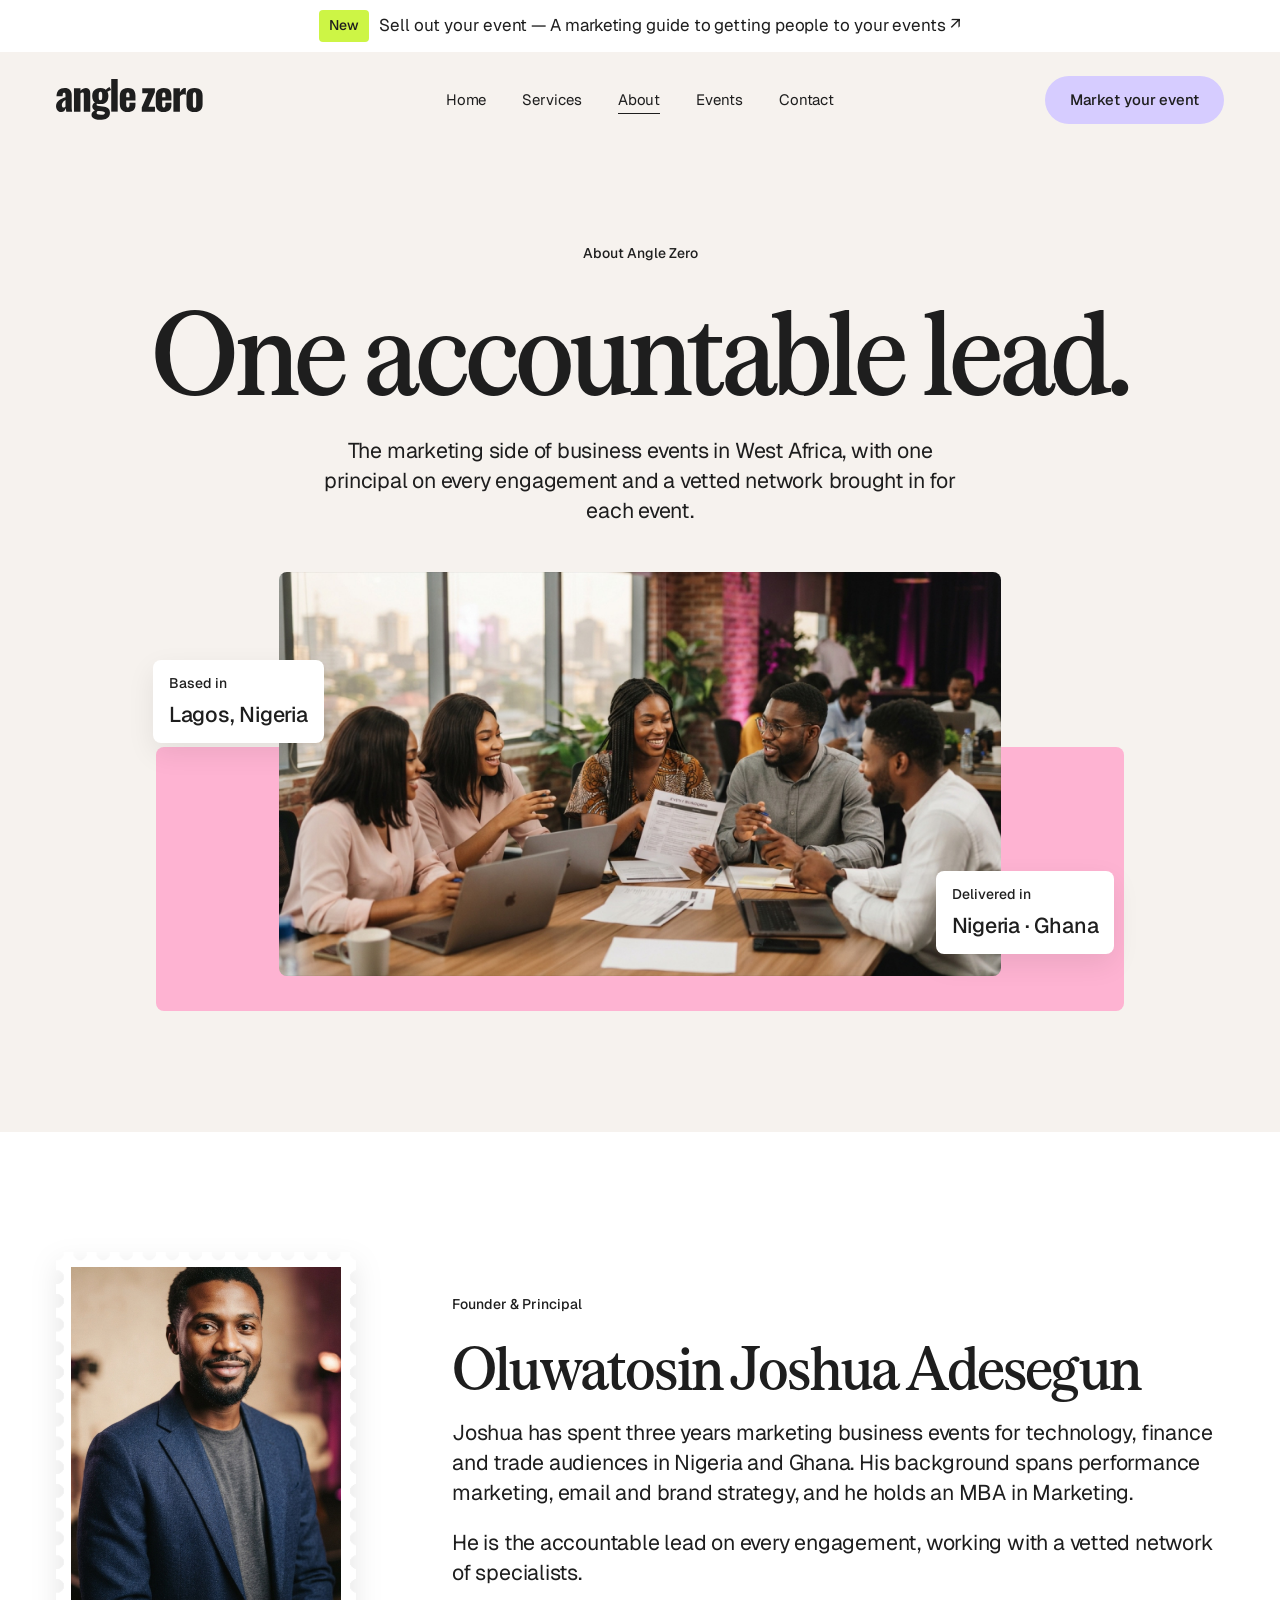
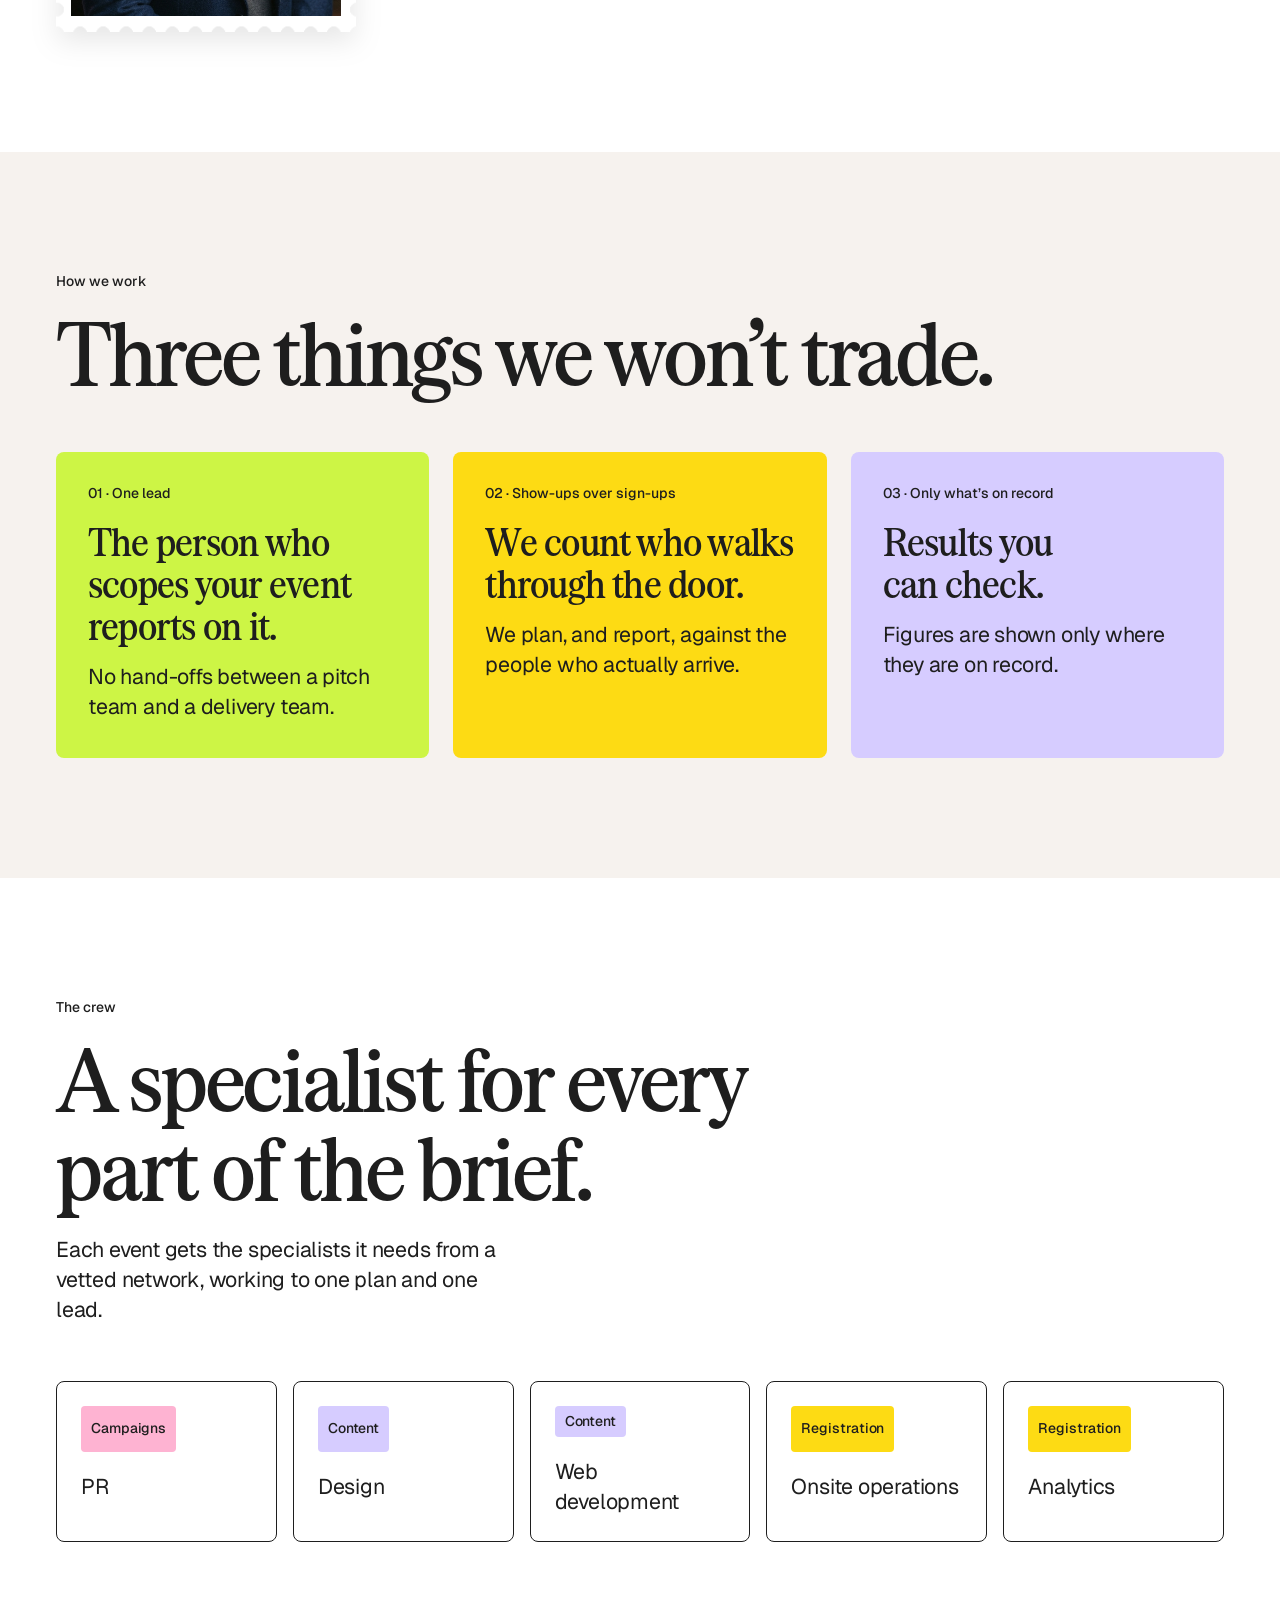
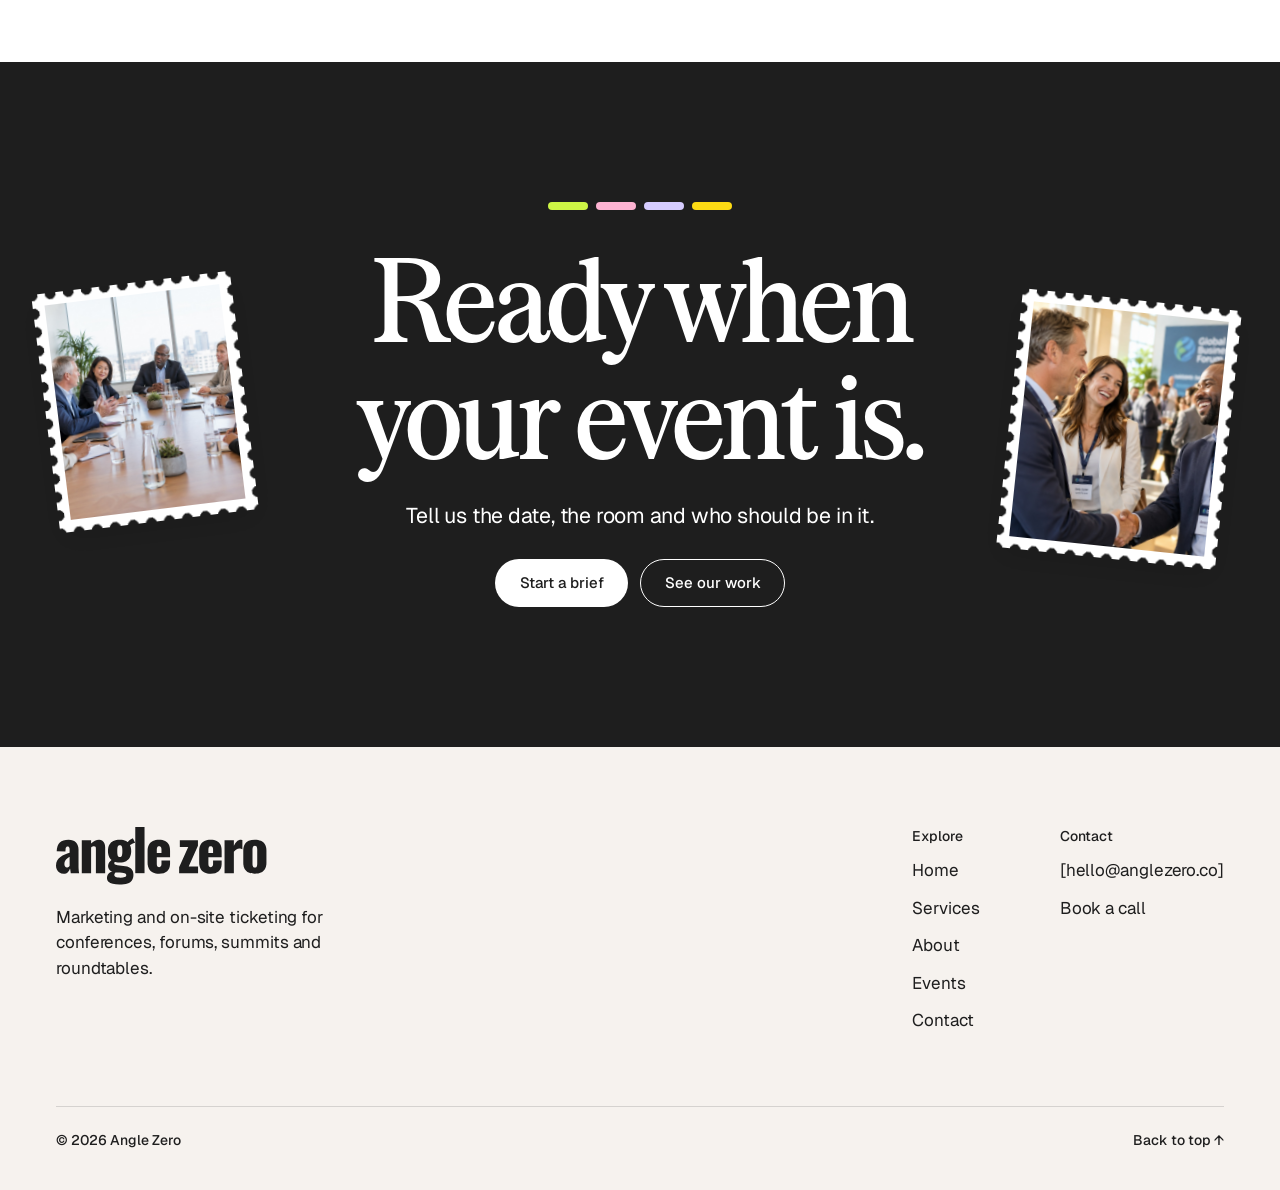
==== site/about.html @ 286b719e "Rebuild the site from the Figma designs Replace the Option 3 build with the six pages from the "webs" ====
<!doctype html>
<html lang="en">
<head>
  <meta charset="utf-8" />
  <meta name="viewport" content="width=device-width, initial-scale=1" />
  <title>About · Angle Zero</title>
  <meta name="description" content="One accountable lead on every engagement, with a vetted network of specialists brought in for each event." />
  <meta name="theme-color" content="#F6F2EE" />
  <meta property="og:title" content="About · Angle Zero" />
  <meta property="og:description" content="One accountable lead on every engagement, with a vetted network of specialists brought in for each event." />
  <meta property="og:image" content="assets/img/loveworld.jpg" />
  <link rel="icon" href="assets/brand/mark.svg" type="image/svg+xml" />
  <link rel="preconnect" href="https://fonts.googleapis.com" />
  <link rel="preconnect" href="https://fonts.gstatic.com" crossorigin />
  <link href="https://fonts.googleapis.com/css2?family=Geist:wght@400;500&display=swap" rel="stylesheet" />
  <link rel="preload" href="assets/fonts/serrif-condensed-medium.woff2" as="font" type="font/woff2" crossorigin />
  <link rel="stylesheet" href="styles.css?v=5" />
  <script>document.documentElement.classList.add("js")</script>
</head>
<body>
  <a class="skip-link" href="#main">Skip to content</a>

  <div class="announce">
    <span class="tag tag--audience">New</span>
    <a href="contact.html">Sell out your event — A marketing guide to getting people to your events <span aria-hidden="true">↗</span></a>
  </div>

  <header class="nav" data-nav>
    <div class="nav__inner">
      <a class="nav__logo" href="index.html"><img src="assets/brand/wordmark.svg" alt="Angle Zero home" width="147" height="40" /></a>
      <nav aria-label="Main"><ul class="nav__links"><li><a href="index.html">Home</a></li><li><a href="services.html">Services</a></li><li><a href="about.html" aria-current="page">About</a></li><li><a href="events.html">Events</a></li><li><a href="contact.html">Contact</a></li></ul></nav>
      <a class="btn btn--primary nav__cta" href="contact.html">Market your event</a>
      <button class="nav__toggle" type="button" aria-label="Open menu" aria-expanded="false" aria-controls="menu" data-menu-toggle><span></span><span></span></button>
    </div>
  </header>
  <div class="menu" id="menu" data-menu inert>
    <nav class="menu__links" aria-label="Mobile"><a href="index.html">Home</a><a href="services.html">Services</a><a href="about.html" aria-current="page">About</a><a href="events.html">Events</a><a href="contact.html">Contact</a></nav>
    <a class="btn btn--primary" href="contact.html">Market your event</a>
  </div>

  <main id="main">

    <section class="wrap hero hero--center" style="padding-bottom:var(--section)" aria-labelledby="hero-title">
      <p class="t-caption" data-reveal>About Angle Zero</p>
      <h1 class="t-display-xl" id="hero-title" data-reveal>One accountable lead.</h1>
      <p class="t-body-l measure" data-reveal style="--d:.08s">The marketing side of business events in West Africa, with one principal on every engagement and a vetted network brought in for each event.</p>
      <div class="comp about-visual" data-comp>
        <div class="comp__stage">
          <div class="av-block" data-pop></div>
          <div class="av-photo photo" data-pop style="--d:.1s"><img src="assets/img/partners-inhouse.jpg" alt="Event team working together backstage" width="820" height="460" decoding="async" /></div>
          <div class="av-note-a note" data-pop style="--d:.25s"><p class="t-caption">Based in</p><p class="t-title">Lagos, Nigeria</p></div>
          <div class="av-note-b note" data-pop style="--d:.35s"><p class="t-caption">Delivered in</p><p class="t-title">Nigeria · Ghana</p></div>
        </div>
      </div>
    </section>

    <section class="section bg-white" aria-labelledby="founder-title">
      <div class="wrap founder">
        <div class="founder__stamp stamp-shadow" data-reveal><div class="stamp"><img src="assets/img/founder.jpg" alt="Oluwatosin Joshua Adesegun, founder of Angle Zero" width="272" height="352" loading="lazy" decoding="async" /></div></div>
        <div class="founder__text" data-reveal style="--d:.08s">
          <p class="t-caption">Founder &amp; Principal</p>
          <h2 class="t-display-m" id="founder-title">Oluwatosin Joshua Adesegun</h2>
          <p class="t-body-l">Joshua has spent three years marketing business events for technology, finance and trade audiences in Nigeria and Ghana. His background spans performance marketing, email and brand strategy, and he holds an MBA in Marketing.</p>
          <p class="t-body-l">He is the accountable lead on every engagement, working with a vetted network of specialists.</p>
        </div>
      </div>
    </section>

    <section class="section" aria-labelledby="principles-title">
      <div class="wrap">
        <div class="sec-head" data-reveal><div class="sec-head__title"><p class="t-caption">How we work</p><h2 class="t-display-l" id="principles-title">Three things we won’t trade.</h2></div></div>
        <ul class="cards-3">
          <li class="ccard ccard--roomy bg-lime" data-reveal><p class="t-caption">01 · One lead</p><h3 class="t-heading">The person who scopes your event reports on it.</h3><p class="t-body-l">No hand-offs between a pitch team and a delivery team.</p></li>
          <li class="ccard ccard--roomy bg-sun" data-reveal style="--d:.08s"><p class="t-caption">02 · Show-ups over sign-ups</p><h3 class="t-heading">We count who walks through the door.</h3><p class="t-body-l">We plan, and report, against the people who actually arrive.</p></li>
          <li class="ccard ccard--roomy bg-lilac" data-reveal style="--d:.16s"><p class="t-caption">03 · Only what’s on record</p><h3 class="t-heading">Results you can check.</h3><p class="t-body-l">Figures are shown only where they are on record.</p></li>
        </ul>
      </div>
    </section>

    <section class="section bg-white" aria-labelledby="crew-title">
      <div class="wrap">
        <div class="sec-head" data-reveal><div class="sec-head__title" style="max-width:840px"><p class="t-caption">The crew</p><h2 class="t-display-l" id="crew-title">A specialist for every part of the brief.</h2></div><p class="t-body-l measure-s">Each event gets the specialists it needs from a vetted network, working to one plan and one lead.</p></div>
        <ul class="crew">
          <li data-reveal style="--d:0.00s"><span class="tag tag--campaigns">Campaigns</span><p class="t-body-l">PR</p></li><li data-reveal style="--d:0.06s"><span class="tag tag--content">Content</span><p class="t-body-l">Design</p></li><li data-reveal style="--d:0.12s"><span class="tag tag--content">Content</span><p class="t-body-l">Web development</p></li><li data-reveal style="--d:0.18s"><span class="tag tag--registration">Registration</span><p class="t-body-l">Onsite operations</p></li><li data-reveal style="--d:0.24s"><span class="tag tag--registration">Registration</span><p class="t-body-l">Analytics</p></li>
        </ul>
      </div>
    </section>

    <section class="cta bg-ink on-dark" aria-labelledby="cta-title">
      <div class="cta__stamp cta__stamp--a stamp-shadow" aria-hidden="true"><div class="stamp"><img src="assets/img/ai-round.jpg" alt="" loading="lazy" decoding="async" /></div></div>
      <div class="cta__stamp cta__stamp--b stamp-shadow" aria-hidden="true"><div class="stamp"><img src="assets/img/ai-net.jpg" alt="" loading="lazy" decoding="async" /></div></div>
      <div class="wrap cta__inner" data-reveal>
        <div class="cta__bars" aria-hidden="true"><span class="bg-lime"></span><span class="bg-pink"></span><span class="bg-lilac"></span><span class="bg-sun"></span></div>
        <h2 class="t-display-xl" id="cta-title">Ready when<br class="br-d" /> your event is.</h2>
        <p class="t-body-l">Tell us the date, the room and who should be in it.</p>
        <div class="btn-row btn-row--center">
          <a class="btn btn--light" href="contact.html">Start a brief</a>
          <a class="btn btn--secondary" href="events.html">See our work</a>
        </div>
      </div>
    </section>
  </main>

  <footer class="footer">
    <div class="footer__top">
      <div class="footer__brand">
        <img src="assets/brand/wordmark.svg" alt="Angle Zero" width="211" height="58" loading="lazy" />
        <p>Marketing and on-site ticketing for conferences, forums, summits and roundtables.</p>
      </div>
      <div class="footer__cols">
        <nav class="footer__col" aria-label="Footer">
          <p class="t-caption">Explore</p>
          <a href="index.html">Home</a><a href="services.html">Services</a><a href="about.html">About</a><a href="events.html">Events</a><a href="contact.html">Contact</a>
        </nav>
        <div class="footer__col">
          <p class="t-caption">Contact</p>
          <a href="mailto:hello@anglezero.co">[hello@anglezero.co]</a>
          <a href="mailto:hello@anglezero.co?subject=Book%20a%20call">Book a call</a>
        </div>
      </div>
    </div>
    <div class="footer__bottom t-caption">
      <p>© 2026 Angle Zero</p>
      <a href="#main" data-top>Back to top <span aria-hidden="true">↑</span></a>
    </div>
  </footer>

  <script src="main.js?v=2" defer></script>
</body>
</html>
---- site/styles.css ----
/* ==========================================================================
   Angle Zero: site styles
   Built from the Figma file "website new direction" (Merge C, clean method).
   Tokens mirror the AZ/* styles and the "AZ / Web" variables in Figma.
   ========================================================================== */

/* Serrif Condensed Medium is the display face. These files are converted
   from the TRIAL desktop fonts; swap in the licensed web files later. */
@font-face {
  font-family: "Serrif Condensed"; font-weight: 500; font-style: normal; font-display: swap;
  src: url("assets/fonts/serrif-condensed-medium.woff2") format("woff2");
}
@font-face {
  font-family: "Serrif Condensed"; font-weight: 500; font-style: italic; font-display: swap;
  src: url("assets/fonts/serrif-condensed-medium-italic.woff2") format("woff2");
}

:root {
  /* Colour: AZ/Color/* */
  --ink: #1e1e1e;
  --bone: #f6f2ee;
  --white: #ffffff;
  --stone: #b8b8b8;
  --lilac: #d6ccff;
  --lime: #cdf545;
  --pink: #feb3d2;
  --sun: #fddb14;
  --cream: #fefbb7;
  --line: rgba(30, 30, 30, 0.15);
  --line-strong: var(--ink);
  --line-dark: rgba(246, 242, 238, 0.25);

  /* Service colour code */
  --audience: var(--lime);
  --campaigns: var(--pink);
  --content: var(--lilac);
  --registration: var(--sun);

  /* Type */
  --serif-weight: 500; /* Serrif Condensed Medium */
  --serif: "Serrif Condensed", Georgia, serif;
  --sans: "Geist", ui-sans-serif, system-ui, -apple-system, "Segoe UI", sans-serif;

  --display-xl: clamp(56px, 30.65px + 6.761vw, 128px);      /* 128 */
  --display-l: clamp(48px, 31.10px + 4.507vw, 96px);         /* 96 */
  --display-m: clamp(40px, 31.55px + 2.254vw, 64px);       /* 64 */
  --heading: clamp(28px, 23.77px + 1.127vw, 40px);    /* 40 */
  --body-l: clamp(18px, 16.59px + 0.376vw, 22px);  /* 22 */
  --title: clamp(18px, 16.59px + 0.376vw, 22px);   /* 22 */
  --body: 1.0625rem;                                      /* 17 */
  --body-s: 0.875rem;                                     /* 14 */
  --caption: 0.875rem;                                    /* 14 */
  --ui: 0.9375rem;                                        /* 15 */

  /* Space: AZ / Web variables */
  --gutter: 56px;
  --section: 120px;
  --strip: 64px;
  --cta: 140px;
  --max: 1440px;
  --radius: 8px;
  --radius-s: 4px;
  --pill: 999px;
  --shadow-card: 0 10px 28px rgba(0, 0, 0, 0.08);

  --ease: cubic-bezier(0.2, 0.7, 0.2, 1);
}

@media (max-width: 1100px) {
  :root { --gutter: 40px; --section: 96px; --cta: 112px; }
}
@media (max-width: 720px) {
  :root { --gutter: 20px; --section: 72px; --strip: 48px; --cta: 88px; }
}

/* ---------- Base ---------- */
*, *::before, *::after { box-sizing: border-box; }
html { -webkit-text-size-adjust: 100%; scroll-behavior: smooth; }
@media (prefers-reduced-motion: reduce) { html { scroll-behavior: auto; } }
body {
  margin: 0;
  background: var(--bone);
  color: var(--ink);
  font-family: var(--sans);
  font-size: var(--body);
  line-height: 1.5;
  letter-spacing: -0.005em;
  -webkit-font-smoothing: antialiased;
  text-rendering: optimizeLegibility;
}
img, svg, video { display: block; max-width: 100%; }
img { height: auto; }
a { color: inherit; text-decoration: none; }
button, input, textarea, select { font: inherit; color: inherit; }
h1, h2, h3, h4, p, ul, ol, figure, blockquote, fieldset, dl, dd { margin: 0; }
ul, ol { padding: 0; list-style: none; }
fieldset { border: 0; padding: 0; min-width: 0; }
:focus-visible { outline: 2px solid var(--ink); outline-offset: 3px; border-radius: 4px; }
.on-dark :focus-visible { outline-color: var(--bone); }
::selection { background: var(--lilac); }

.skip-link {
  position: absolute; left: 16px; top: -60px; z-index: 100;
  background: var(--ink); color: var(--white); padding: 10px 16px; border-radius: var(--pill);
}
.skip-link:focus { top: 16px; }
.visually-hidden {
  position: absolute !important; width: 1px; height: 1px; overflow: hidden;
  clip: rect(0 0 0 0); clip-path: inset(50%); white-space: nowrap;
}

/* ---------- Type: AZ/* text styles ---------- */
.t-display-xl, .t-display-l, .t-display-m, .t-heading {
  font-family: var(--serif); font-weight: var(--serif-weight); text-wrap: balance;
}
.t-display-xl { font-size: var(--display-xl); line-height: 1; letter-spacing: -0.04em; }
.t-display-l  { font-size: var(--display-l);  line-height: 1; letter-spacing: -0.035em; }
.t-display-m  { font-size: var(--display-m);  line-height: 1.05; letter-spacing: -0.03em; }
.t-heading    { font-size: var(--heading);    line-height: 1.1; letter-spacing: -0.02em; }
.t-body-l     { font-size: var(--body-l); line-height: 1.4; letter-spacing: -0.01em; }
.t-body       { font-size: var(--body); line-height: 1.5; letter-spacing: -0.005em; }
.t-body-s     { font-size: var(--body-s); line-height: 1.5; letter-spacing: -0.003em; }
.t-caption    { font-size: var(--caption); line-height: 1.4; font-weight: 500; letter-spacing: 0; }
.t-title      { font-size: var(--title); line-height: 1.3; font-weight: 500; letter-spacing: -0.01em; }
.t-center { text-align: center; }
.br-d { display: none; }
@media (min-width: 900px) { .br-d { display: inline; } }
.t-stone { color: var(--stone); }
.measure-s { max-width: 440px; }
.measure { max-width: 640px; }
.measure-l { max-width: 820px; }

/* ---------- Layout ---------- */
.wrap { width: 100%; max-width: var(--max); margin-inline: auto; padding-inline: var(--gutter); }
.section { padding-block: var(--section); }
.section--flush-top { padding-top: 0; }
.bg-white { background: var(--white); }
.bg-ink { background: var(--ink); color: var(--white); }
.stack > * + * { margin-top: var(--gap, 16px); }

.sec-head {
  display: flex; flex-wrap: wrap; justify-content: space-between; align-items: flex-end;
  gap: 24px 40px; margin-bottom: 56px;
}
.sec-head__title { display: grid; gap: 16px; max-width: 1150px; }
.sec-head--center { flex-direction: column; align-items: center; text-align: center; gap: 20px; }

/* ---------- Buttons: AZ/Button/* ---------- */
.btn {
  display: inline-flex; align-items: center; justify-content: center; gap: 8px;
  min-height: 48px; padding: 14px 24px; border-radius: var(--pill);
  font-size: var(--ui); font-weight: 500; line-height: 1.2; white-space: nowrap;
  border: 1px solid transparent; cursor: pointer;
  transition: background-color .2s var(--ease), color .2s var(--ease), border-color .2s var(--ease), transform .2s var(--ease);
}
.btn:active { transform: translateY(1px); }
.btn--primary { background: var(--lilac); color: var(--ink); }
.btn--primary:hover { background: #c7baff; }
.btn--secondary { background: transparent; color: var(--ink); border-color: var(--ink); }
.btn--secondary:hover { background: var(--ink); color: var(--white); }
.btn--light { background: var(--white); color: var(--ink); }
.btn--light:hover { background: var(--lilac); }
.btn--dark { background: var(--ink); color: var(--white); }
.btn--dark:hover { background: #3a3a3a; }
.on-dark .btn--secondary { color: var(--white); border-color: var(--white); }
.on-dark .btn--secondary:hover { background: var(--white); color: var(--ink); }
.btn-row { display: flex; flex-wrap: wrap; gap: 12px; }
.btn-row--center { justify-content: center; }

/* AZ/Link */
.link {
  display: inline-flex; align-items: center; gap: 8px; padding-bottom: 4px;
  border-bottom: 1px solid currentColor; font-size: var(--ui); font-weight: 500; line-height: 1.2;
}
.link span[aria-hidden] { transition: transform .2s var(--ease); }
.link:hover span[aria-hidden] { transform: translateX(4px); }

/* AZ/Tag */
.tag {
  display: inline-flex; align-items: center; padding: 6px 10px; border-radius: var(--radius-s);
  font-size: var(--caption); font-weight: 500; line-height: 1.4; white-space: nowrap;
}
.tag--audience { background: var(--audience); }
.tag--campaigns { background: var(--campaigns); }
.tag--content { background: var(--content); }
.tag--registration { background: var(--registration); }
.tags { display: flex; flex-wrap: wrap; gap: 6px; }

/* Legend dots */
.legend { display: flex; flex-wrap: wrap; gap: 8px 18px; }
.legend li { display: inline-flex; align-items: center; gap: 6px; font-size: var(--caption); font-weight: 500; }
.legend li::before { content: ""; width: 10px; height: 10px; border-radius: 50%; background: var(--dot); }

/* AZ/Stamp: perforated photo frame */
.stamp-shadow { filter: drop-shadow(0 10px 14px rgba(0, 0, 0, 0.1)); }
.stamp {
  --r: 5.5px;
  background: var(--white);
  padding: calc(2.2 * var(--r));
  -webkit-mask:
    radial-gradient(var(--r), #0000 97%, #000) round calc(-1.5 * var(--r)) calc(-1.5 * var(--r)) / calc(3.4 * var(--r)) calc(3.4 * var(--r)),
    linear-gradient(#000 0 0) calc(2 * var(--r)) calc(2 * var(--r)) / calc(100% - 4 * var(--r)) calc(100% - 4 * var(--r)) no-repeat;
          mask:
    radial-gradient(var(--r), #0000 97%, #000) round calc(-1.5 * var(--r)) calc(-1.5 * var(--r)) / calc(3.4 * var(--r)) calc(3.4 * var(--r)),
    linear-gradient(#000 0 0) calc(2 * var(--r)) calc(2 * var(--r)) / calc(100% - 4 * var(--r)) calc(100% - 4 * var(--r)) no-repeat;
}
.stamp--fine { --r: 3px; }
.stamp img { width: 100%; height: 100%; object-fit: cover; }

/* Generic photo */
.photo { border-radius: var(--radius); overflow: hidden; background: #e8e2dc; }
.photo img { width: 100%; height: 100%; object-fit: cover; }

/* Floating white note card (image overlays) */
.note {
  background: var(--white); border-radius: var(--radius); padding: 14px 16px;
  display: grid; gap: 8px; box-shadow: var(--shadow-card);
}

/* ---------- Announcement ---------- */
.announce {
  background: var(--white); display: flex; justify-content: center; align-items: center;
  gap: 10px; padding: 10px var(--gutter); text-align: center; font-size: var(--body);
}
.announce a:hover { text-decoration: underline; text-underline-offset: 3px; }
@media (max-width: 720px) { .announce { font-size: var(--body-s); } }

/* ---------- Nav: AZ/Nav ---------- */
.nav {
  position: sticky; top: 0; z-index: 50; background: var(--bone);
  transition: box-shadow .25s var(--ease);
}
.nav.is-stuck { box-shadow: 0 1px 0 var(--line); }
.nav__inner {
  display: grid; grid-template-columns: 1fr auto 1fr; align-items: center;
  max-width: var(--max); margin-inline: auto; padding: 24px var(--gutter);
}
.nav__logo { justify-self: start; display: block; width: 147px; }
.nav__logo img { width: 100%; height: auto; }
.nav__links { display: flex; gap: 36px; font-size: var(--ui); line-height: 1.2; }
.nav__links a { padding-block: 4px; border-bottom: 1px solid transparent; transition: border-color .2s; }
.nav__links a:hover, .nav__links a[aria-current="page"] { border-bottom-color: var(--ink); }
.nav__cta { justify-self: end; }
.nav__toggle {
  display: none; justify-self: end; width: 48px; height: 48px; border: 1px solid var(--ink);
  border-radius: 50%; background: transparent; cursor: pointer; position: relative;
}
.nav__toggle span {
  position: absolute; left: 14px; right: 14px; height: 1.5px; background: var(--ink);
  transition: transform .25s var(--ease), top .25s var(--ease);
}
.nav__toggle span:first-child { top: 19px; }
.nav__toggle span:last-child { top: 27px; }
.nav__toggle[aria-expanded="true"] span:first-child { top: 23px; transform: rotate(45deg); }
.nav__toggle[aria-expanded="true"] span:last-child { top: 23px; transform: rotate(-45deg); }

.menu {
  position: fixed; inset: 0; z-index: 40; background: var(--bone);
  padding: 120px var(--gutter) 40px; display: flex; flex-direction: column; justify-content: space-between;
  opacity: 0; visibility: hidden; transition: opacity .3s var(--ease), visibility .3s;
}
.menu.is-open { opacity: 1; visibility: visible; }
.menu__links { display: grid; gap: 8px; }
.menu__links a { font-family: var(--serif); font-weight: var(--serif-weight); font-size: 3rem; line-height: 1.1; letter-spacing: -0.03em; }
.menu__links a[aria-current="page"] { text-decoration: underline; text-decoration-thickness: 1px; text-underline-offset: 6px; }
.menu .btn { align-self: flex-start; }

@media (max-width: 960px) {
  .nav__inner { grid-template-columns: 1fr auto; padding-block: 16px; }
  .nav__inner > nav, .nav__cta { display: none; }
  .nav__toggle { display: block; }
  .nav__logo { width: 120px; }
}

/* ---------- Page heroes ---------- */
.hero { padding-top: 96px; padding-bottom: 64px; display: grid; gap: 28px; }
.hero--center { justify-items: center; text-align: center; }
.hero__row { display: flex; flex-wrap: wrap; justify-content: space-between; align-items: flex-end; gap: 24px; }
@media (max-width: 720px) { .hero { padding-top: 56px; padding-bottom: 48px; gap: 20px; } }

/* Home hero */
.home-hero { padding-top: 72px; display: grid; justify-items: center; text-align: center; gap: 26px; }
.home-hero h1 { max-width: 1100px; }
.home-hero p { max-width: 642px; }
@media (max-width: 720px) { .home-hero { padding-top: 48px; gap: 20px; } }

/* Scaled compositions: children use calc(N * var(--u)) where N is a Figma px value */
.comp { position: relative; container-type: inline-size; width: 100%; }
.comp__stage { position: relative; width: 100%; --u: calc(100cqw / var(--w)); height: calc(var(--h) * var(--u)); }
.comp__stage > * { position: absolute; }
.comp .note, .comp .proof { font-size: max(11px, calc(17 * var(--u))); }

.home-visual { --w: 1440; --h: 560; max-width: var(--max); margin-inline: auto; }
.hv-block { left: calc(200 * var(--u)); top: calc(200 * var(--u)); width: calc(1040 * var(--u)); height: calc(300 * var(--u)); background: var(--lilac); border-radius: var(--radius); }
.hv-woman { left: calc(530 * var(--u)); top: calc(30 * var(--u)); width: calc(380 * var(--u)); height: calc(470 * var(--u)); }
.hv-man { left: calc(1066 * var(--u)); top: calc(290 * var(--u)); width: calc(200 * var(--u)); height: calc(250 * var(--u)); rotate: 5deg; }
.hv-hall { left: calc(226 * var(--u)); top: calc(98 * var(--u)); width: calc(242 * var(--u)); height: calc(182 * var(--u)); rotate: -6deg; }
.hv-hall .stamp, .hv-man .stamp { width: 100%; height: 100%; }
.hv-postmark { left: calc(835 * var(--u)); top: calc(43 * var(--u)); width: calc(330 * var(--u)); }
.hv-proof-a { left: calc(118 * var(--u)); top: calc(350 * var(--u)); width: calc(329 * var(--u)); }
.hv-proof-b { left: calc(1034 * var(--u)); top: calc(80 * var(--u)); width: calc(229 * var(--u)); }
.hv-pill { left: calc(435 * var(--u)); top: calc(432 * var(--u)); }

.proof {
  border-radius: 18px; padding: calc(18 * var(--u)) calc(22 * var(--u)); display: grid; gap: calc(4 * var(--u));
  box-shadow: var(--shadow-card); background: var(--white);
}
.proof--cream { background: var(--cream); }
.proof .t-caption { font-size: max(10px, calc(14 * var(--u))); }
.proof__figure { font-family: var(--serif); font-weight: var(--serif-weight); font-size: calc(40 * var(--u)); line-height: 1.1; letter-spacing: -0.02em; }
.pill-lime {
  background: var(--lime); border-radius: var(--pill); padding: calc(8 * var(--u)) calc(14 * var(--u));
  font-size: max(10px, calc(14 * var(--u))); font-weight: 500; white-space: nowrap;
}
.postmark { color: var(--ink); }
.postmark text { font-family: var(--sans); font-size: 14px; font-weight: 500; }

@media (max-width: 720px) {
  /* Narrow screens: keep the photo, colour block and the two proof figures */
  .home-visual { --w: 600; --h: 620; }
  .hv-block { left: calc(0 * var(--u)); top: calc(220 * var(--u)); width: calc(600 * var(--u)); height: calc(340 * var(--u)); }
  .hv-woman { left: calc(150 * var(--u)); top: calc(20 * var(--u)); width: calc(300 * var(--u)); height: calc(380 * var(--u)); }
  .hv-hall, .hv-postmark, .hv-pill { display: none; }
  .hv-man { left: calc(430 * var(--u)); top: calc(330 * var(--u)); width: calc(150 * var(--u)); height: calc(188 * var(--u)); }
  .hv-proof-a { left: calc(16 * var(--u)); top: calc(420 * var(--u)); width: calc(400 * var(--u)); }
  .hv-proof-b { left: calc(20 * var(--u)); top: calc(70 * var(--u)); width: calc(250 * var(--u)); }
  .comp .proof { padding: 12px 14px; gap: 2px; }
  .proof__figure { font-size: 26px; }
  .comp .proof .t-body { font-size: 13px; }
}

/* ---------- Brands strip ---------- */
.brands { padding-block: var(--strip); display: grid; justify-items: center; gap: 24px; text-align: center; }
.brands ul { display: flex; flex-wrap: wrap; justify-content: center; gap: 12px 44px; color: var(--stone); }
.brands li { font-size: var(--caption); font-weight: 500; }

/* ---------- Numbers ---------- */
.numbers { display: grid; gap: 56px; }
.numbers__grid { display: grid; grid-template-columns: repeat(4, 1fr); gap: 32px; }
.numbers__item { border-top: 1px solid var(--line-dark); padding-top: 20px; display: grid; justify-items: center; text-align: center; gap: 4px; }
.numbers__item .t-display-l { color: var(--bone); font-variant-numeric: tabular-nums; }
.numbers__note { max-width: 720px; margin-inline: auto; text-align: center; color: rgba(255, 255, 255, 0.75); }
@media (max-width: 900px) { .numbers__grid { grid-template-columns: repeat(2, 1fr); gap: 40px 24px; } }

/* ---------- Service tiles (Home) ---------- */
.tiles { display: grid; grid-template-columns: repeat(4, 1fr); gap: 16px; margin-bottom: 56px; }
.tile {
  border-radius: var(--radius); padding: 28px; min-height: 427px;
  display: flex; flex-direction: column; gap: 14px; transition: transform .3s var(--ease);
}
.tile:hover { transform: translateY(-4px); }
.tile svg { width: 72px; height: 72px; margin-top: auto; }
.tile__more { display: flex; justify-content: space-between; align-items: center; }
.tile__more span[aria-hidden] { font-size: var(--body-l); transition: transform .2s var(--ease); }
.tile:hover .tile__more span[aria-hidden] { transform: translateX(4px); }
.center { display: flex; justify-content: center; }
@media (max-width: 1100px) { .tiles { grid-template-columns: repeat(2, 1fr); } .tile { min-height: 340px; } }
@media (max-width: 560px) { .tiles { grid-template-columns: 1fr; } .tile { min-height: 0; } .tile svg { margin-top: 40px; } }

/* ---------- Why (Home) ---------- */
.why { display: grid; grid-template-columns: 1fr 600px; gap: 80px; align-items: center; }
.why h2 { margin-bottom: 40px; }
.why__list li { border-top: 1px solid var(--line); padding: 22px 24px 22px 0; }
.why__list li:first-child { border-top: 0; background: var(--white); border-radius: var(--radius); padding: 22px 24px; display: grid; gap: 8px; }
.why__list li:first-child + li { border-top: 0; }
.why-visual { --w: 600; --h: 560; }
.wv-block { left: calc(80 * var(--u)); top: calc(120 * var(--u)); width: calc(520 * var(--u)); height: calc(400 * var(--u)); background: var(--lilac); border-radius: var(--radius); }
.wv-photo { left: calc(40 * var(--u)); top: calc(60 * var(--u)); width: calc(480 * var(--u)); height: calc(340 * var(--u)); }
.wv-note { left: calc(226 * var(--u)); top: calc(333 * var(--u)); width: calc(309 * var(--u)); }
@media (max-width: 1100px) { .why { grid-template-columns: 1fr; gap: 48px; } .why-visual { max-width: 600px; } }
@media (max-width: 560px) { .wv-note { left: calc(60 * var(--u)); width: calc(480 * var(--u)); } }

/* ---------- Recent rooms (Home) ---------- */
.rooms { border-bottom: 1px solid var(--line); }
.room {
  display: grid; grid-template-columns: 120px 440px 1fr auto 200px 18px; align-items: center; gap: 24px;
  padding-block: 24px; border-top: 1px solid var(--line);
}
.room__photo { width: 120px; height: 80px; border-radius: 6px; overflow: hidden; }
.room__photo img { width: 100%; height: 100%; object-fit: cover; transition: transform .5s var(--ease); }
.room:hover .room__photo img { transform: scale(1.06); }
.room__name { display: grid; gap: 6px; }
.room__tags { grid-column: 4; }
.room__arrow { font-size: var(--body-l); transition: transform .2s var(--ease); }
.room:hover .room__arrow { transform: translateX(4px); }
@media (max-width: 1200px) {
  .room { grid-template-columns: 120px 1fr 200px 18px; row-gap: 12px; }
  .room__tags { grid-column: 2; grid-row: 2; }
  .room__photo { grid-row: span 2; }
  .room__result { grid-column: 3; grid-row: 1 / span 2; }
  .room__arrow { grid-column: 4; grid-row: 1 / span 2; }
}
@media (max-width: 720px) {
  .room { grid-template-columns: 88px 1fr; gap: 12px 16px; }
  .room__photo { width: 88px; height: 64px; grid-row: span 1; }
  .room__tags, .room__result { grid-column: 1 / -1; grid-row: auto; }
  .room__arrow { display: none; }
}

/* ---------- Colour cards (measure / principles / steps / engagements) ---------- */
.cards-3 { display: grid; grid-template-columns: repeat(3, 1fr); gap: 24px; }
.ccard { border-radius: var(--radius); padding: 28px 28px 32px; display: flex; flex-direction: column; gap: 16px; }
.ccard--roomy { padding: 32px 32px 36px; }
.ccard--steps { padding: 32px 32px 36px; gap: 14px; }
.ccard .t-heading { max-width: 360px; }
.bg-lime { background: var(--lime); } .bg-pink { background: var(--pink); }
.bg-lilac { background: var(--lilac); } .bg-sun { background: var(--sun); }
.bar { width: 40px; height: 6px; border-radius: 3px; }
.ccard__foot { margin-top: auto; padding-top: 16px; border-top: 1px solid var(--line); }
.engage { background: var(--white); padding: 32px; }
@media (max-width: 960px) { .cards-3 { grid-template-columns: 1fr; gap: 16px; } }

/* ---------- CTA band ---------- */
.cta { position: relative; overflow: hidden; padding-block: var(--cta); text-align: center; }
.cta__inner { position: relative; z-index: 1; display: grid; justify-items: center; gap: 28px; }
.cta__bars { display: flex; gap: 8px; }
.cta__bars span { width: 40px; height: 8px; border-radius: 4px; }
.cta h2 { max-width: 640px; }
.cta .t-body-l { max-width: 486px; }
.cta__stamp { position: absolute; z-index: 0; }
.cta__stamp .stamp { width: 100%; height: 100%; }
.cta__stamp--a { width: 200px; height: 240px; left: max(16px, calc(50% - 720px + 125px)); top: 220px; rotate: -7deg; }
.cta__stamp--b { width: 220px; height: 260px; right: max(16px, calc(50% - 720px + 131px)); top: 237px; rotate: 6deg; }
@media (max-width: 1100px) { .cta__stamp { display: none; } }

/* ---------- Footer: AZ/Footer ---------- */
.footer { padding: 80px var(--gutter) 40px; max-width: var(--max); margin-inline: auto; display: grid; gap: 72px; }
.footer__top { display: flex; flex-wrap: wrap; justify-content: space-between; gap: 48px; }
.footer__brand { max-width: 320px; display: grid; gap: 20px; align-content: start; }
.footer__brand img { width: 211px; }
.footer__cols { display: flex; flex-wrap: wrap; gap: 40px 80px; }
.footer__col { display: grid; gap: 12px; align-content: start; }
.footer__col a:hover { text-decoration: underline; text-underline-offset: 3px; }
.footer__bottom { display: flex; flex-wrap: wrap; justify-content: space-between; gap: 12px; padding-top: 24px; border-top: 1px solid var(--line); }

/* ---------- Services ---------- */
.split-hero { display: grid; grid-template-columns: 1fr 600px; gap: 64px; align-items: center; padding-top: 96px; padding-bottom: 64px; }
.split-hero__text { display: grid; gap: 28px; justify-items: start; }
.split-hero__text p { max-width: 560px; }
.svc-visual { --w: 600; --h: 520; }
.sv-block { left: calc(100 * var(--u)); top: calc(140 * var(--u)); width: calc(500 * var(--u)); height: calc(380 * var(--u)); border-radius: var(--radius); }
.sv-photo { left: calc(40 * var(--u)); top: calc(40 * var(--u)); width: calc(460 * var(--u)); height: calc(360 * var(--u)); }
.sv-note { left: calc(248 * var(--u)); top: calc(330 * var(--u)); width: calc(277 * var(--u)); }
@media (max-width: 1100px) { .split-hero { grid-template-columns: 1fr; gap: 48px; } .svc-visual { max-width: 600px; } }
@media (max-width: 720px) { .split-hero { padding-top: 56px; padding-bottom: 48px; } .sv-note { left: calc(150 * var(--u)); width: calc(380 * var(--u)); } }

.core { display: grid; grid-template-columns: 1fr 480px; gap: 56px; align-items: center; padding: 56px; border-radius: var(--radius); }
.core__text { display: grid; gap: 20px; }
.core__text p { max-width: 600px; }
.chips { display: flex; flex-wrap: wrap; gap: 8px; }
.chips li { background: var(--white); border-radius: var(--pill); padding: 8px 14px; }
.core .photo { height: 400px; }
@media (max-width: 1100px) { .core { grid-template-columns: 1fr; padding: 40px; } .core .photo { height: 340px; } }
@media (max-width: 720px) { .core { padding: 28px 20px; } .core .photo { height: 240px; } }

.rows { border-bottom: 1px solid var(--line); }
.srow { display: grid; grid-template-columns: 1fr 420px 140px; gap: 32px; align-items: center; padding: 28px 24px; border-top: 1px solid var(--line); transition: background-color .2s; }
.srow:hover { background: var(--bone); }
.srow .tag { justify-self: end; }
@media (max-width: 960px) { .srow { grid-template-columns: 1fr auto; gap: 12px 24px; padding-inline: 0; } .srow p { grid-column: 1 / -1; grid-row: 2; } .srow .tag { grid-row: 1; grid-column: 2; } }

/* ---------- About ---------- */
.about-visual { --w: 1328; --h: 520; }
.av-block { left: calc(114 * var(--u)); top: calc(220 * var(--u)); width: calc(1100 * var(--u)); height: calc(300 * var(--u)); background: var(--pink); border-radius: var(--radius); }
.av-photo { left: calc(254 * var(--u)); top: calc(20 * var(--u)); width: calc(820 * var(--u)); height: calc(460 * var(--u)); }
.av-note-a { left: calc(110 * var(--u)); top: calc(120 * var(--u)); }
.av-note-b { left: calc(1000 * var(--u)); top: calc(360 * var(--u)); }
.about-visual .note { text-align: left; }
@media (max-width: 720px) {
  .about-visual { --w: 600; --h: 520; }
  .av-block { left: 0; top: calc(180 * var(--u)); width: calc(600 * var(--u)); height: calc(300 * var(--u)); }
  .av-photo { left: calc(40 * var(--u)); top: calc(20 * var(--u)); width: calc(520 * var(--u)); height: calc(380 * var(--u)); }
  .av-note-a { left: calc(16 * var(--u)); top: calc(330 * var(--u)); }
  .av-note-b { left: auto; right: calc(16 * var(--u)); top: calc(420 * var(--u)); }
}

.founder { display: grid; grid-template-columns: 300px 1fr; gap: 96px; align-items: center; }
.founder__stamp { width: 300px; height: 380px; }
.founder__stamp .stamp { --r: 7px; width: 100%; height: 100%; }
.founder__text { display: grid; gap: 20px; max-width: 810px; }
@media (max-width: 900px) { .founder { grid-template-columns: 1fr; gap: 48px; } .founder__stamp { width: 240px; height: 304px; } }

.crew { display: grid; grid-template-columns: repeat(5, 1fr); gap: 16px; }
.crew li { border: 1px solid var(--ink); border-radius: var(--radius); padding: 24px; display: grid; gap: 20px; justify-items: start; }
@media (max-width: 1100px) { .crew { grid-template-columns: repeat(3, 1fr); } }
@media (max-width: 640px) { .crew { grid-template-columns: 1fr 1fr; } }

/* ---------- Events ---------- */
.filters { display: flex; flex-wrap: wrap; gap: 8px; }
.choice {
  display: inline-flex; align-items: center; min-height: 48px; padding: 10px 16px; border-radius: var(--pill);
  border: 1px solid rgba(30, 30, 30, 0.3); background: transparent; cursor: pointer; font-size: var(--body); line-height: 1.5;
  transition: background-color .2s, color .2s, border-color .2s;
}
.choice:hover { border-color: var(--ink); }
.choice[aria-pressed="true"], .choice:has(input:checked) { background: var(--ink); color: var(--white); border-color: var(--ink); }
.choice:has(input:focus-visible) { outline: 2px solid var(--ink); outline-offset: 3px; }
.choice input { position: absolute; opacity: 0; pointer-events: none; }

.feature { display: grid; gap: 40px; }
.feature__photo { position: relative; height: 600px; }
.feature__scope { position: absolute; left: 24px; top: 24px; background: var(--white); border-radius: var(--radius); padding: 12px; display: flex; flex-wrap: wrap; align-items: center; gap: 6px; }
.feature__scope .t-caption { margin-right: 4px; }
.feature__body { display: grid; grid-template-columns: 1fr 620px; gap: 56px; align-items: center; }
.feature__text { display: grid; gap: 16px; justify-items: start; }
.stats { display: grid; grid-template-columns: 1fr 1fr; gap: 16px; }
.stat { border-top: 3px solid var(--sc, var(--lime)); padding-top: 20px; display: grid; gap: 8px; align-content: start; }
.stat__fig { font-family: var(--serif); font-weight: var(--serif-weight); font-size: var(--display-m); line-height: 1.05; letter-spacing: -0.03em; font-variant-numeric: tabular-nums; }
.stats--4 { grid-template-columns: repeat(4, 1fr); gap: 24px; }
@media (max-width: 1100px) { .feature__body { grid-template-columns: 1fr; gap: 40px; } .feature__photo { height: 440px; } }
@media (max-width: 720px) { .feature__photo { height: 300px; } .feature__scope { position: static; margin-top: 12px; padding: 0; background: none; } .feature__photo { margin-bottom: 64px; } .stats--4 { grid-template-columns: 1fr 1fr; } }
.feature__photo { overflow: visible; }
.feature__photo img { border-radius: var(--radius); }

.split { display: grid; grid-template-columns: 640px 1fr; gap: 56px; align-items: center; }
.split .photo { height: 440px; }
.split__text { display: grid; gap: 16px; justify-items: start; }
@media (max-width: 1100px) { .split { grid-template-columns: 1fr; } .split .photo { height: 360px; } }
@media (max-width: 720px) { .split .photo { height: 260px; } }

.more-grid { display: grid; grid-template-columns: 1fr 1fr 1.16fr; gap: 24px; align-items: start; margin-bottom: 56px; }
.ecard { display: grid; gap: 16px; }
.ecard .photo { height: 280px; }
.ecard .photo img { transition: transform .5s var(--ease); }
.ecard:hover .photo img { transform: scale(1.04); }
.next-card { border-radius: var(--radius); padding: 32px; display: grid; gap: 20px; justify-items: start; }
@media (max-width: 1100px) { .more-grid { grid-template-columns: 1fr 1fr; } .next-card { grid-column: 1 / -1; } }
@media (max-width: 640px) { .more-grid { grid-template-columns: 1fr; } }
[data-cat][hidden] { display: none !important; }

/* ---------- Case study ---------- */
.facts { display: grid; grid-template-columns: repeat(4, 1fr); gap: 24px; align-items: start; }
.facts > div { border-top: 1px solid var(--ink); padding-top: 16px; display: grid; gap: 10px; }
@media (max-width: 960px) { .facts { grid-template-columns: 1fr 1fr; } }
@media (max-width: 560px) { .facts { grid-template-columns: 1fr; } }
.cs-image .photo { height: 640px; }
@media (max-width: 960px) { .cs-image .photo { height: 420px; } }
@media (max-width: 560px) { .cs-image .photo { height: 280px; } }
.cs-block { display: grid; grid-template-columns: 420px 1fr; gap: 56px; }
.cs-block + .cs-block { margin-top: 96px; }
.cs-block__label { display: grid; gap: 14px; align-content: start; }
.cs-block__body { display: grid; gap: 20px; }
.scope-list li { display: flex; justify-content: space-between; align-items: center; gap: 16px; padding-block: 18px; border-top: 1px solid var(--line); }
.scope-list li:last-child { border-bottom: 1px solid var(--line); }
@media (max-width: 960px) { .cs-block { grid-template-columns: 1fr; gap: 24px; } .cs-block + .cs-block { margin-top: 64px; } }
.results { display: grid; gap: 48px; }
.results .stat { border-top-width: 3px; }
.results__more { display: flex; flex-wrap: wrap; gap: 12px 24px; align-items: center; border-top: 1px solid rgba(255,255,255,.25); padding-top: 24px; }
@media (max-width: 960px) { .results .stats--4 { grid-template-columns: 1fr 1fr; } }
.gallery { display: grid; grid-template-columns: 1fr 1fr; gap: 16px; }
.gallery__col { display: grid; gap: 16px; }
.gallery .photo { height: 440px; }
.gallery__col .photo { height: 212px; }
@media (max-width: 720px) { .gallery { grid-template-columns: 1fr; } .gallery .photo { height: 260px; } .gallery__col .photo { height: 200px; } }
.quote { display: grid; justify-items: center; text-align: center; gap: 28px; }
.quote blockquote { max-width: 1000px; }
.next-event { display: grid; grid-template-columns: 160px 1fr auto; gap: 32px; align-items: center; padding-block: 48px; }
.next-event .photo { height: 110px; }
.next-event__text { display: grid; gap: 8px; }
@media (max-width: 640px) { .next-event { grid-template-columns: 96px 1fr; gap: 16px 20px; } .next-event .photo { height: 72px; } .next-event .link { grid-column: 2; } }

/* ---------- Contact ---------- */
.contact { display: grid; grid-template-columns: 1fr 440px; gap: 32px; align-items: start; }
.brief { background: var(--white); border-radius: var(--radius); padding: 48px; display: grid; gap: 40px; }
.brief__row { display: grid; grid-template-columns: 1fr 1fr; gap: 32px; }
.field { display: grid; gap: 12px; border-bottom: 1px solid var(--ink); padding-bottom: 14px; transition: border-color .2s; }
.field label, .group legend { font-size: var(--caption); font-weight: 500; line-height: 1.4; }
.field input, .field textarea {
  border: 0; background: transparent; padding: 0; font-size: var(--body-l); line-height: 1.4; letter-spacing: -0.01em; outline: 0; width: 100%;
}
.field input { height: 31px; }
.field textarea { min-height: 115px; resize: none; display: block; }
.field input::placeholder, .field textarea::placeholder { color: var(--stone); opacity: 1; }
.field:focus-within { border-bottom-color: var(--ink); box-shadow: 0 1px 0 var(--ink); }
.field.is-invalid { border-bottom-color: #c2361b; box-shadow: 0 1px 0 #c2361b; }
.group { display: grid; gap: 12px; }
.group legend { padding: 0; margin-bottom: 12px; }
.brief__submit { display: flex; flex-wrap: wrap; align-items: center; gap: 20px; padding-top: 8px; }
.form-status:empty { display: none; }
.form-status.is-error { color: #c2361b; }
.brief.is-sending button[type="submit"] { opacity: .6; pointer-events: none; }
.hp { position: absolute; left: -9999px; width: 1px; height: 1px; overflow: hidden; }
.talk { display: grid; gap: 24px; }
.talk__card { border-radius: var(--radius); padding: 32px; display: grid; gap: 20px; justify-items: start; }
.talk__card dl { display: grid; gap: 20px; width: 100%; }
.talk__card dl > div { border-top: 1px solid rgba(30, 30, 30, 0.2); padding-top: 14px; display: grid; gap: 6px; }
.talk .photo { height: 300px; }
@media (max-width: 1100px) { .contact { grid-template-columns: 1fr; } .talk { grid-template-columns: 1fr 1fr; } .talk .photo { height: auto; min-height: 300px; } }
@media (max-width: 720px) { .brief { padding: 28px 20px; gap: 32px; } .brief__row { grid-template-columns: 1fr; gap: 32px; } .talk { grid-template-columns: 1fr; } }

.faq { border-bottom: 1px solid var(--line); }
.faq__item { display: grid; grid-template-columns: 560px 1fr 22px; gap: 48px; align-items: start; padding-block: 28px; border-top: 1px solid var(--line); }
.faq__q { grid-column: 1; }
.faq__q button { all: unset; cursor: pointer; display: block; }
.faq__q button:focus-visible { outline: 2px solid var(--ink); outline-offset: 4px; border-radius: 4px; }
.faq__a { grid-column: 2; max-width: 600px; }
.faq__icon { grid-column: 3; grid-row: 1; font-family: var(--serif); font-weight: var(--serif-weight); font-size: var(--heading); line-height: 1.1; transition: transform .25s var(--ease); pointer-events: none; }
.faq__item.is-open .faq__icon { transform: rotate(45deg); }
.faq__item:not(.is-open) .faq__a { display: none; }
@media (max-width: 1100px) {
  .faq__item { grid-template-columns: 1fr 22px; gap: 16px 24px; }
  .faq__a { grid-column: 1 / -1; grid-row: 2; }
  .faq__icon { grid-column: 2; }
}

/* ---------- Motion ---------- */
.js [data-reveal] { opacity: 0; transform: translateY(24px); transition: opacity .8s var(--ease), transform .8s var(--ease); transition-delay: var(--d, 0s); }
.js [data-reveal].is-in { opacity: 1; transform: none; }
.js .comp [data-pop] { opacity: 0; transform: translateY(18px) scale(.97); transition: opacity .7s var(--ease), transform .7s var(--ease); transition-delay: var(--d, 0s); }
.js .comp.is-in [data-pop] { opacity: 1; transform: none; }
@media (prefers-reduced-motion: reduce) {
  .js [data-reveal], .js .comp [data-pop] { opacity: 1; transform: none; transition: none; }
  .tile:hover, .room:hover .room__photo img, .ecard:hover .photo img { transform: none; }
}
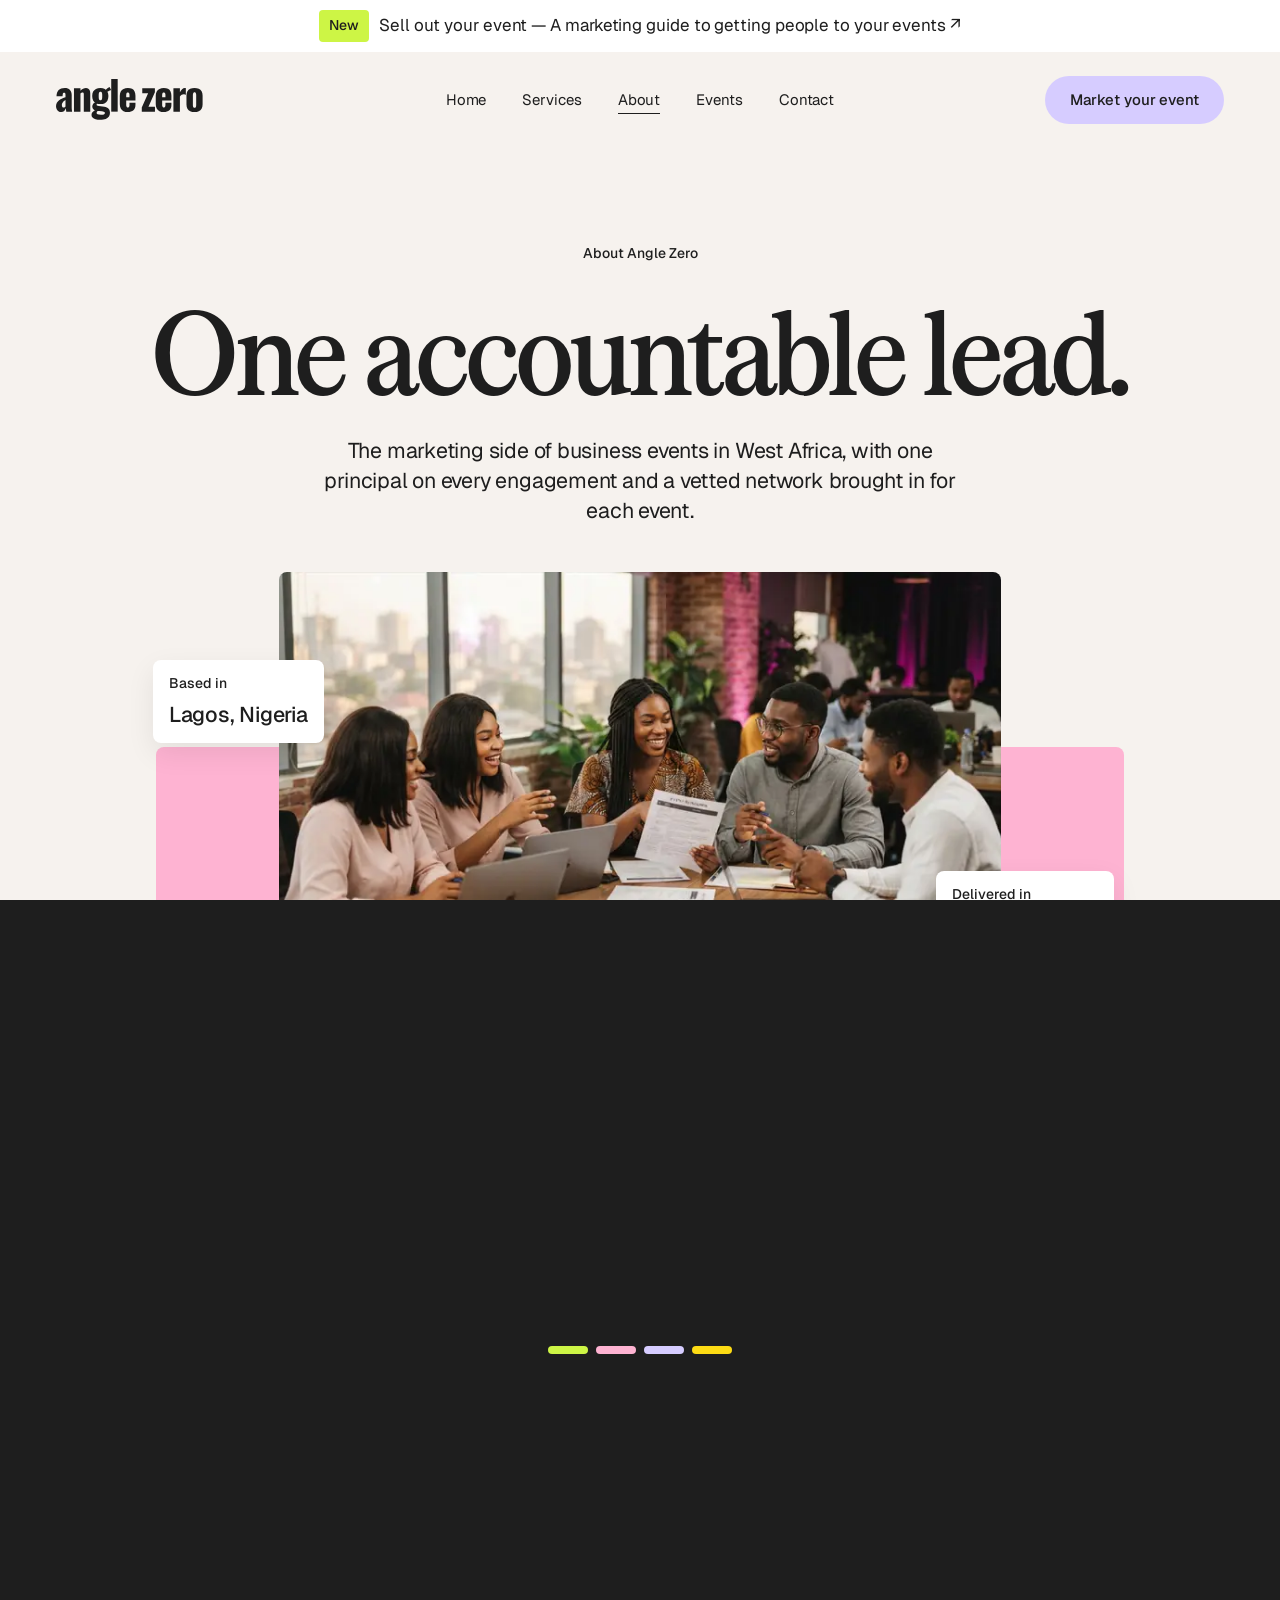
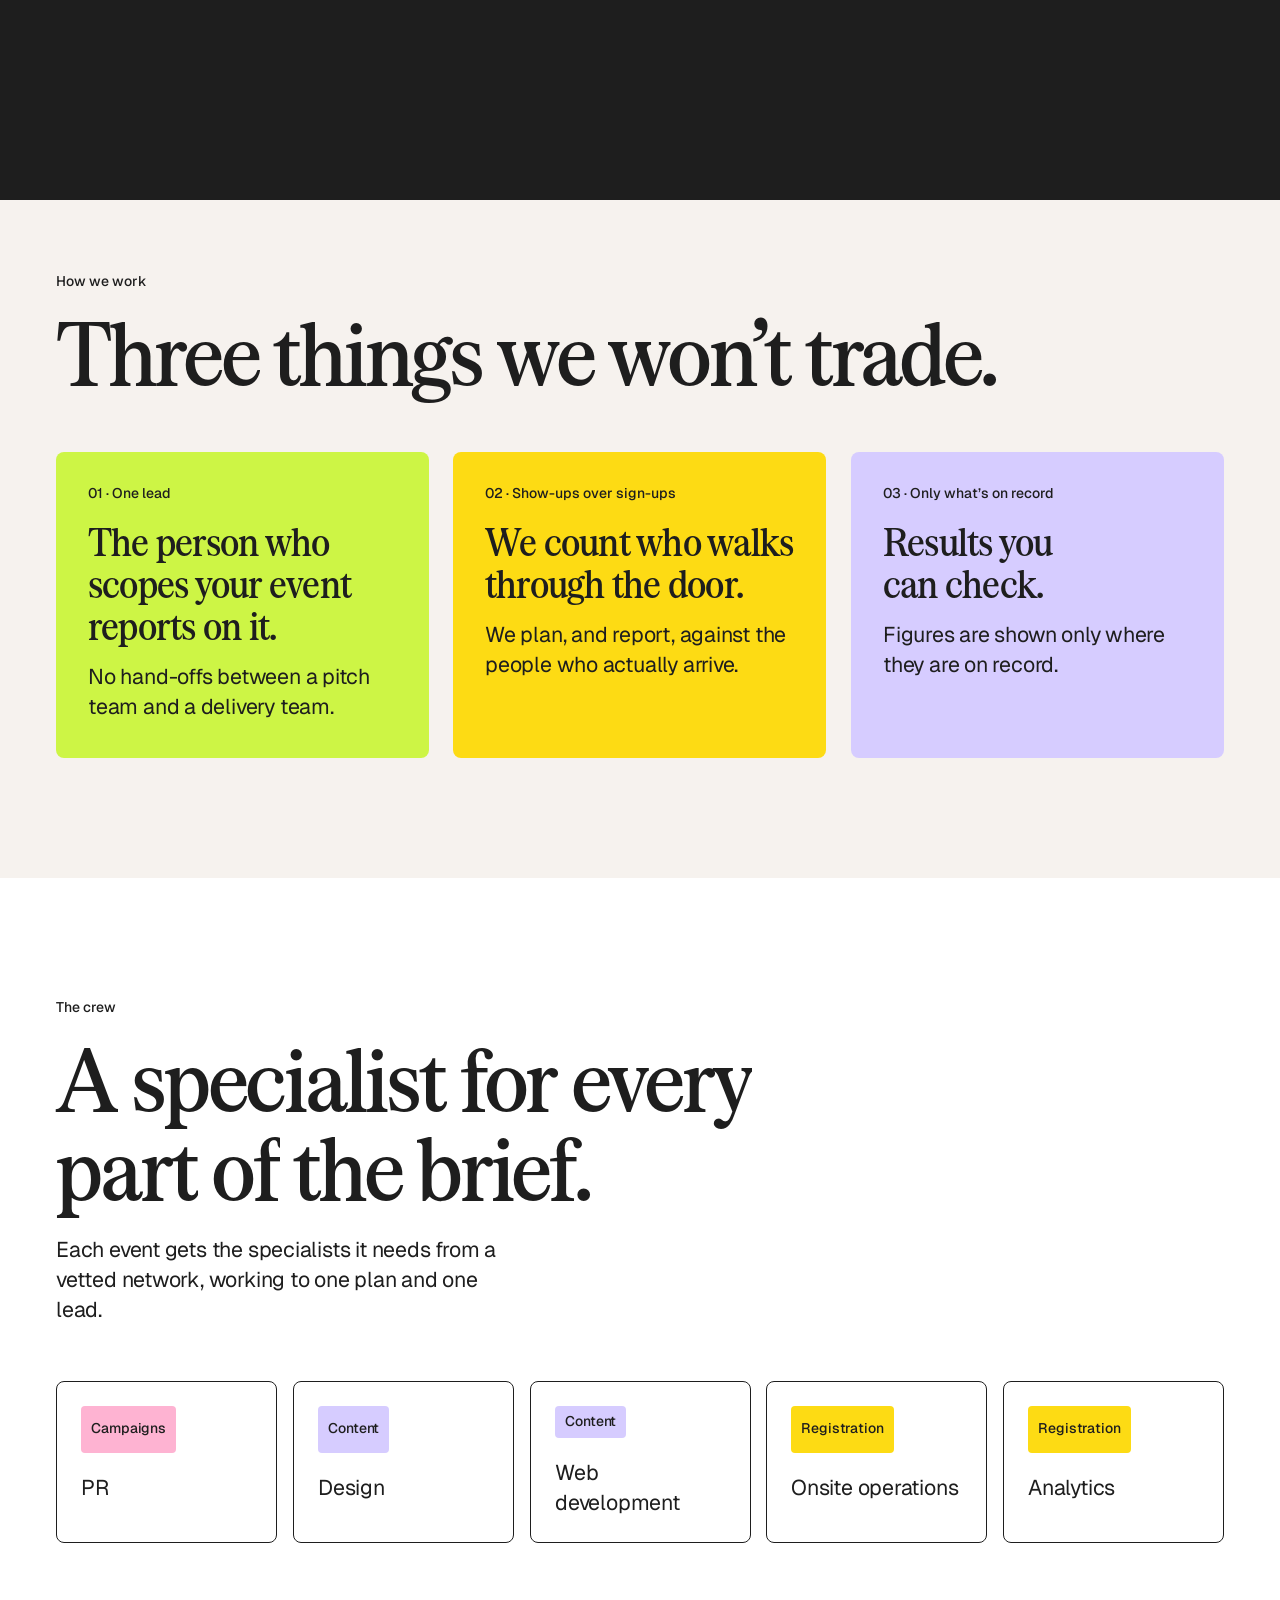
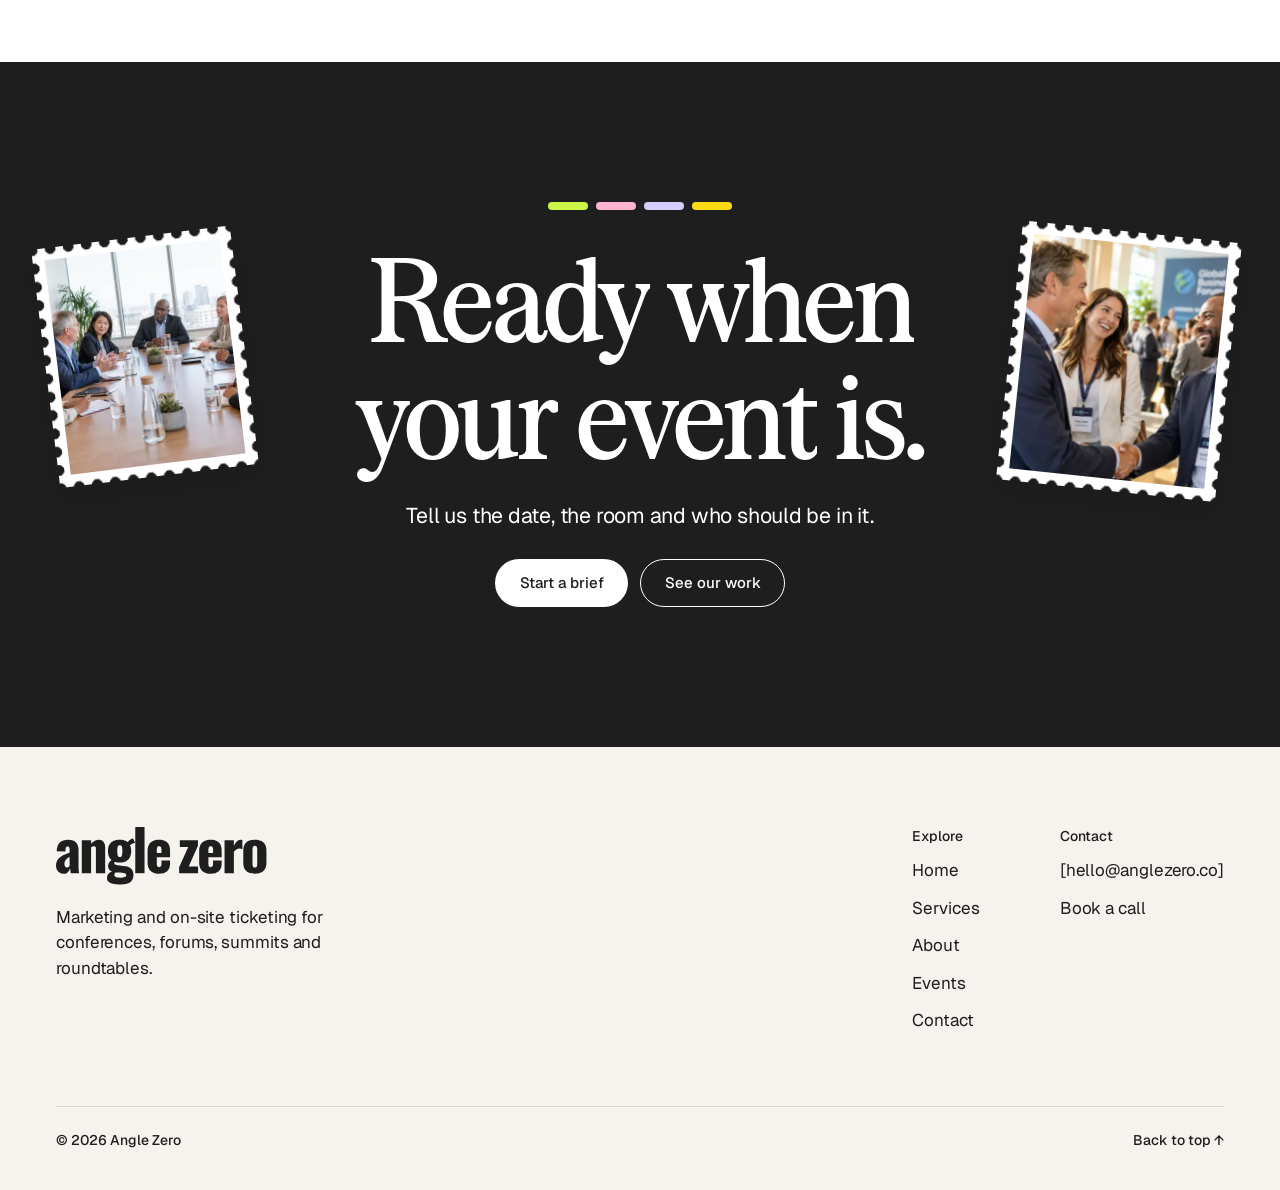
==== commit 4b0f8e72: "Add motion and interaction across the site, and responsive images - Motion engine in main.js: word-b" ====
--- a/site/about.html
+++ b/site/about.html
@@ -8,13 +8,13 @@
   <meta name="theme-color" content="#F6F2EE" />
   <meta property="og:title" content="About · Angle Zero" />
   <meta property="og:description" content="One accountable lead on every engagement, with a vetted network of specialists brought in for each event." />
-  <meta property="og:image" content="assets/img/loveworld.jpg" />
+  <meta property="og:image" content="assets/img/r/loveworld-1200.jpg" />
   <link rel="icon" href="assets/brand/mark.svg" type="image/svg+xml" />
   <link rel="preconnect" href="https://fonts.googleapis.com" />
   <link rel="preconnect" href="https://fonts.gstatic.com" crossorigin />
   <link href="https://fonts.googleapis.com/css2?family=Geist:wght@400;500&display=swap" rel="stylesheet" />
   <link rel="preload" href="assets/fonts/serrif-condensed-medium.woff2" as="font" type="font/woff2" crossorigin />
-  <link rel="stylesheet" href="styles.css?v=5" />
+  <link rel="stylesheet" href="styles.css?v=13" />
   <script>document.documentElement.classList.add("js")</script>
 </head>
 <body>
@@ -41,23 +41,23 @@
   <main id="main">
 
     <section class="wrap hero hero--center" style="padding-bottom:var(--section)" aria-labelledby="hero-title">
-      <p class="t-caption" data-reveal>About Angle Zero</p>
-      <h1 class="t-display-xl" id="hero-title" data-reveal>One accountable lead.</h1>
-      <p class="t-body-l measure" data-reveal style="--d:.08s">The marketing side of business events in West Africa, with one principal on every engagement and a vetted network brought in for each event.</p>
+      <p class="t-caption">About Angle Zero</p>
+      <h1 class="t-display-xl" id="hero-title">One accountable lead.</h1>
+      <p class="t-body-l measure">The marketing side of business events in West Africa, with one principal on every engagement and a vetted network brought in for each event.</p>
       <div class="comp about-visual" data-comp>
         <div class="comp__stage">
           <div class="av-block" data-pop></div>
-          <div class="av-photo photo" data-pop style="--d:.1s"><img src="assets/img/partners-inhouse.jpg" alt="Event team working together backstage" width="820" height="460" decoding="async" /></div>
-          <div class="av-note-a note" data-pop style="--d:.25s"><p class="t-caption">Based in</p><p class="t-title">Lagos, Nigeria</p></div>
-          <div class="av-note-b note" data-pop style="--d:.35s"><p class="t-caption">Delivered in</p><p class="t-title">Nigeria · Ghana</p></div>
+          <div class="av-photo photo" data-pop><picture><source type="image/webp" srcset="assets/img/r/partners-inhouse-480.webp 480w, assets/img/r/partners-inhouse-800.webp 800w, assets/img/r/partners-inhouse-1200.webp 1200w, assets/img/r/partners-inhouse-1800.webp 1800w" sizes="(max-width: 720px) 90vw, min(57vw, 820px)" /><img src="assets/img/r/partners-inhouse-1200.jpg" alt="Event team working together backstage" width="820" height="460" decoding="async" /></picture></div>
+          <div class="av-note-a note" data-pop><p class="t-caption">Based in</p><p class="t-title">Lagos, Nigeria</p></div>
+          <div class="av-note-b note" data-pop><p class="t-caption">Delivered in</p><p class="t-title">Nigeria · Ghana</p></div>
         </div>
       </div>
     </section>
 
     <section class="section bg-white" aria-labelledby="founder-title">
       <div class="wrap founder">
-        <div class="founder__stamp stamp-shadow" data-reveal><div class="stamp"><img src="assets/img/founder.jpg" alt="Oluwatosin Joshua Adesegun, founder of Angle Zero" width="272" height="352" loading="lazy" decoding="async" /></div></div>
-        <div class="founder__text" data-reveal style="--d:.08s">
+        <div class="founder__stamp stamp-shadow"><div class="stamp"><picture><source type="image/webp" srcset="assets/img/r/founder-480.webp 480w, assets/img/r/founder-800.webp 800w, assets/img/r/founder-1004.webp 1004w" sizes="(max-width: 900px) 240px, 300px" /><img src="assets/img/r/founder-1004.jpg" alt="Oluwatosin Joshua Adesegun, founder of Angle Zero" width="272" height="352" loading="lazy" decoding="async" /></picture></div></div>
+        <div class="founder__text">
           <p class="t-caption">Founder &amp; Principal</p>
           <h2 class="t-display-m" id="founder-title">Oluwatosin Joshua Adesegun</h2>
           <p class="t-body-l">Joshua has spent three years marketing business events for technology, finance and trade audiences in Nigeria and Ghana. His background spans performance marketing, email and brand strategy, and he holds an MBA in Marketing.</p>
@@ -68,28 +68,28 @@
 
     <section class="section" aria-labelledby="principles-title">
       <div class="wrap">
-        <div class="sec-head" data-reveal><div class="sec-head__title"><p class="t-caption">How we work</p><h2 class="t-display-l" id="principles-title">Three things we won’t trade.</h2></div></div>
+        <div class="sec-head"><div class="sec-head__title"><p class="t-caption">How we work</p><h2 class="t-display-l" id="principles-title">Three things we won’t trade.</h2></div></div>
         <ul class="cards-3">
-          <li class="ccard ccard--roomy bg-lime" data-reveal><p class="t-caption">01 · One lead</p><h3 class="t-heading">The person who scopes your event reports on it.</h3><p class="t-body-l">No hand-offs between a pitch team and a delivery team.</p></li>
-          <li class="ccard ccard--roomy bg-sun" data-reveal style="--d:.08s"><p class="t-caption">02 · Show-ups over sign-ups</p><h3 class="t-heading">We count who walks through the door.</h3><p class="t-body-l">We plan, and report, against the people who actually arrive.</p></li>
-          <li class="ccard ccard--roomy bg-lilac" data-reveal style="--d:.16s"><p class="t-caption">03 · Only what’s on record</p><h3 class="t-heading">Results you can check.</h3><p class="t-body-l">Figures are shown only where they are on record.</p></li>
+          <li class="ccard ccard--roomy bg-lime"><p class="t-caption">01 · One lead</p><h3 class="t-heading">The person who scopes your event reports on it.</h3><p class="t-body-l">No hand-offs between a pitch team and a delivery team.</p></li>
+          <li class="ccard ccard--roomy bg-sun"><p class="t-caption">02 · Show-ups over sign-ups</p><h3 class="t-heading">We count who walks through the door.</h3><p class="t-body-l">We plan, and report, against the people who actually arrive.</p></li>
+          <li class="ccard ccard--roomy bg-lilac"><p class="t-caption">03 · Only what’s on record</p><h3 class="t-heading">Results you can check.</h3><p class="t-body-l">Figures are shown only where they are on record.</p></li>
         </ul>
       </div>
     </section>
 
     <section class="section bg-white" aria-labelledby="crew-title">
       <div class="wrap">
-        <div class="sec-head" data-reveal><div class="sec-head__title" style="max-width:840px"><p class="t-caption">The crew</p><h2 class="t-display-l" id="crew-title">A specialist for every part of the brief.</h2></div><p class="t-body-l measure-s">Each event gets the specialists it needs from a vetted network, working to one plan and one lead.</p></div>
+        <div class="sec-head"><div class="sec-head__title" style="max-width:840px"><p class="t-caption">The crew</p><h2 class="t-display-l" id="crew-title">A specialist for every part of the brief.</h2></div><p class="t-body-l measure-s">Each event gets the specialists it needs from a vetted network, working to one plan and one lead.</p></div>
         <ul class="crew">
-          <li data-reveal style="--d:0.00s"><span class="tag tag--campaigns">Campaigns</span><p class="t-body-l">PR</p></li><li data-reveal style="--d:0.06s"><span class="tag tag--content">Content</span><p class="t-body-l">Design</p></li><li data-reveal style="--d:0.12s"><span class="tag tag--content">Content</span><p class="t-body-l">Web development</p></li><li data-reveal style="--d:0.18s"><span class="tag tag--registration">Registration</span><p class="t-body-l">Onsite operations</p></li><li data-reveal style="--d:0.24s"><span class="tag tag--registration">Registration</span><p class="t-body-l">Analytics</p></li>
+          <li><span class="tag tag--campaigns">Campaigns</span><p class="t-body-l">PR</p></li><li><span class="tag tag--content">Content</span><p class="t-body-l">Design</p></li><li><span class="tag tag--content">Content</span><p class="t-body-l">Web development</p></li><li><span class="tag tag--registration">Registration</span><p class="t-body-l">Onsite operations</p></li><li><span class="tag tag--registration">Registration</span><p class="t-body-l">Analytics</p></li>
         </ul>
       </div>
     </section>
 
     <section class="cta bg-ink on-dark" aria-labelledby="cta-title">
-      <div class="cta__stamp cta__stamp--a stamp-shadow" aria-hidden="true"><div class="stamp"><img src="assets/img/ai-round.jpg" alt="" loading="lazy" decoding="async" /></div></div>
-      <div class="cta__stamp cta__stamp--b stamp-shadow" aria-hidden="true"><div class="stamp"><img src="assets/img/ai-net.jpg" alt="" loading="lazy" decoding="async" /></div></div>
-      <div class="wrap cta__inner" data-reveal>
+      <div class="cta__stamp cta__stamp--a stamp-shadow" aria-hidden="true"><div class="stamp"><picture><source type="image/webp" srcset="assets/img/r/ai-round-480.webp 480w, assets/img/r/ai-round-800.webp 800w, assets/img/r/ai-round-1200.webp 1200w, assets/img/r/ai-round-1280.webp 1280w" sizes="220px" /><img src="assets/img/r/ai-round-1200.jpg" alt="" loading="lazy" decoding="async" /></picture></div></div>
+      <div class="cta__stamp cta__stamp--b stamp-shadow" aria-hidden="true"><div class="stamp"><picture><source type="image/webp" srcset="assets/img/r/ai-net-480.webp 480w, assets/img/r/ai-net-800.webp 800w, assets/img/r/ai-net-1024.webp 1024w" sizes="220px" /><img src="assets/img/r/ai-net-1024.jpg" alt="" loading="lazy" decoding="async" /></picture></div></div>
+      <div class="wrap cta__inner">
         <div class="cta__bars" aria-hidden="true"><span class="bg-lime"></span><span class="bg-pink"></span><span class="bg-lilac"></span><span class="bg-sun"></span></div>
         <h2 class="t-display-xl" id="cta-title">Ready when<br class="br-d" /> your event is.</h2>
         <p class="t-body-l">Tell us the date, the room and who should be in it.</p>
@@ -125,6 +125,6 @@
     </div>
   </footer>
 
-  <script src="main.js?v=2" defer></script>
+  <script src="main.js?v=7" defer></script>
 </body>
 </html>
--- a/site/styles.css
+++ b/site/styles.css
@@ -64,6 +64,8 @@
   --shadow-card: 0 10px 28px rgba(0, 0, 0, 0.08);
 
   --ease: cubic-bezier(0.2, 0.7, 0.2, 1);
+  --ease-out: cubic-bezier(0.16, 1, 0.3, 1);
+  --ease-in-out: cubic-bezier(0.65, 0, 0.35, 1);
 }
 
 @media (max-width: 1100px) {
@@ -89,6 +91,7 @@
   text-rendering: optimizeLegibility;
 }
 img, svg, video { display: block; max-width: 100%; }
+picture { display: contents; }
 img { height: auto; }
 a { color: inherit; text-decoration: none; }
 button, input, textarea, select { font: inherit; color: inherit; }
@@ -235,7 +238,7 @@
   display: grid; grid-template-columns: 1fr auto 1fr; align-items: center;
   max-width: var(--max); margin-inline: auto; padding: 24px var(--gutter);
 }
-.nav__logo { justify-self: start; display: block; width: 147px; }
+.nav__logo { justify-self: start; display: block; width: 147px; padding-block: 6px; margin-block: -6px; }
 .nav__logo img { width: 100%; height: auto; }
 .nav__links { display: flex; gap: 36px; font-size: var(--ui); line-height: 1.2; }
 .nav__links a { padding-block: 4px; border-bottom: 1px solid transparent; transition: border-color .2s; }
@@ -255,15 +258,30 @@
 .nav__toggle[aria-expanded="true"] span:last-child { top: 23px; transform: rotate(-45deg); }
 
 .menu {
-  position: fixed; inset: 0; z-index: 40; background: var(--bone);
-  padding: 120px var(--gutter) 40px; display: flex; flex-direction: column; justify-content: space-between;
-  opacity: 0; visibility: hidden; transition: opacity .3s var(--ease), visibility .3s;
+  position: fixed; left: 0; right: 0; bottom: 0; top: var(--menu-top, 0); z-index: 40; background: var(--bone);
+  padding: 24px var(--gutter) calc(32px + env(safe-area-inset-bottom)); display: flex; flex-direction: column; justify-content: space-between; gap: 32px;
+  overflow-y: auto; overscroll-behavior: contain; border-top: 1px solid var(--line);
+  opacity: 0; visibility: hidden; transition: opacity .25s var(--ease), visibility .25s;
 }
 .menu.is-open { opacity: 1; visibility: visible; }
-.menu__links { display: grid; gap: 8px; }
-.menu__links a { font-family: var(--serif); font-weight: var(--serif-weight); font-size: 3rem; line-height: 1.1; letter-spacing: -0.03em; }
-.menu__links a[aria-current="page"] { text-decoration: underline; text-decoration-thickness: 1px; text-underline-offset: 6px; }
-.menu .btn { align-self: flex-start; }
+.menu-open { overflow: hidden; }
+.menu-open .nav { box-shadow: none; }
+.menu__links { display: grid; }
+.menu__links a {
+  font-family: var(--serif); font-weight: var(--serif-weight); font-size: clamp(2.5rem, 11vw, 3rem); line-height: 1.1; letter-spacing: -0.03em;
+  padding-block: 12px; border-bottom: 1px solid var(--line);
+  display: flex; justify-content: space-between; align-items: center;
+  opacity: 0; transform: translateY(12px); transition: opacity .35s var(--ease), transform .35s var(--ease);
+}
+.menu__links a::after { content: "→"; font-family: var(--sans); font-size: var(--body-l); font-weight: 400; }
+.menu__links a[aria-current="page"]::after { content: ""; width: 10px; height: 10px; border-radius: 50%; background: var(--lilac); }
+.menu.is-open .menu__links a { opacity: 1; transform: none; }
+.menu.is-open .menu__links a:nth-child(2) { transition-delay: .04s; }
+.menu.is-open .menu__links a:nth-child(3) { transition-delay: .08s; }
+.menu.is-open .menu__links a:nth-child(4) { transition-delay: .12s; }
+.menu.is-open .menu__links a:nth-child(5) { transition-delay: .16s; }
+.menu .btn { align-self: stretch; }
+@media (prefers-reduced-motion: reduce) { .menu__links a { opacity: 1; transform: none; transition: none; } }
 
 @media (max-width: 960px) {
   .nav__inner { grid-template-columns: 1fr auto; padding-block: 16px; }
@@ -348,7 +366,6 @@
   border-radius: var(--radius); padding: 28px; min-height: 427px;
   display: flex; flex-direction: column; gap: 14px; transition: transform .3s var(--ease);
 }
-.tile:hover { transform: translateY(-4px); }
 .tile svg { width: 72px; height: 72px; margin-top: auto; }
 .tile__more { display: flex; justify-content: space-between; align-items: center; }
 .tile__more span[aria-hidden] { font-size: var(--body-l); transition: transform .2s var(--ease); }
@@ -368,7 +385,7 @@
 .wv-photo { left: calc(40 * var(--u)); top: calc(60 * var(--u)); width: calc(480 * var(--u)); height: calc(340 * var(--u)); }
 .wv-note { left: calc(226 * var(--u)); top: calc(333 * var(--u)); width: calc(309 * var(--u)); }
 @media (max-width: 1100px) { .why { grid-template-columns: 1fr; gap: 48px; } .why-visual { max-width: 600px; } }
-@media (max-width: 560px) { .wv-note { left: calc(60 * var(--u)); width: calc(480 * var(--u)); } }
+@media (max-width: 560px) { .why-visual { --h: 620; } .wv-note { left: calc(60 * var(--u)); width: calc(480 * var(--u)); } }
 
 /* ---------- Recent rooms (Home) ---------- */
 .rooms { border-bottom: 1px solid var(--line); }
@@ -431,7 +448,8 @@
 .footer__cols { display: flex; flex-wrap: wrap; gap: 40px 80px; }
 .footer__col { display: grid; gap: 12px; align-content: start; }
 .footer__col a:hover { text-decoration: underline; text-underline-offset: 3px; }
-.footer__bottom { display: flex; flex-wrap: wrap; justify-content: space-between; gap: 12px; padding-top: 24px; border-top: 1px solid var(--line); }
+.footer__bottom { display: flex; flex-wrap: wrap; justify-content: space-between; align-items: center; gap: 12px; padding-top: 24px; border-top: 1px solid var(--line); }
+.footer__bottom a { padding-block: 12px; margin-block: -12px; }
 
 /* ---------- Services ---------- */
 .split-hero { display: grid; grid-template-columns: 1fr 600px; gap: 64px; align-items: center; padding-top: 96px; padding-bottom: 64px; }
@@ -442,7 +460,7 @@
 .sv-photo { left: calc(40 * var(--u)); top: calc(40 * var(--u)); width: calc(460 * var(--u)); height: calc(360 * var(--u)); }
 .sv-note { left: calc(248 * var(--u)); top: calc(330 * var(--u)); width: calc(277 * var(--u)); }
 @media (max-width: 1100px) { .split-hero { grid-template-columns: 1fr; gap: 48px; } .svc-visual { max-width: 600px; } }
-@media (max-width: 720px) { .split-hero { padding-top: 56px; padding-bottom: 48px; } .sv-note { left: calc(150 * var(--u)); width: calc(380 * var(--u)); } }
+@media (max-width: 720px) { .split-hero { padding-top: 56px; padding-bottom: 48px; } .svc-visual { --h: 600; } .sv-note { left: calc(150 * var(--u)); top: calc(300 * var(--u)); width: calc(380 * var(--u)); } }
 
 .core { display: grid; grid-template-columns: 1fr 480px; gap: 56px; align-items: center; padding: 56px; border-radius: var(--radius); }
 .core__text { display: grid; gap: 20px; }
@@ -467,7 +485,7 @@
 .av-note-b { left: calc(1000 * var(--u)); top: calc(360 * var(--u)); }
 .about-visual .note { text-align: left; }
 @media (max-width: 720px) {
-  .about-visual { --w: 600; --h: 520; }
+  .about-visual { --w: 600; --h: 560; }
   .av-block { left: 0; top: calc(180 * var(--u)); width: calc(600 * var(--u)); height: calc(300 * var(--u)); }
   .av-photo { left: calc(40 * var(--u)); top: calc(20 * var(--u)); width: calc(520 * var(--u)); height: calc(380 * var(--u)); }
   .av-note-a { left: calc(16 * var(--u)); top: calc(330 * var(--u)); }
@@ -508,7 +526,8 @@
 .stat__fig { font-family: var(--serif); font-weight: var(--serif-weight); font-size: var(--display-m); line-height: 1.05; letter-spacing: -0.03em; font-variant-numeric: tabular-nums; }
 .stats--4 { grid-template-columns: repeat(4, 1fr); gap: 24px; }
 @media (max-width: 1100px) { .feature__body { grid-template-columns: 1fr; gap: 40px; } .feature__photo { height: 440px; } }
-@media (max-width: 720px) { .feature__photo { height: 300px; } .feature__scope { position: static; margin-top: 12px; padding: 0; background: none; } .feature__photo { margin-bottom: 64px; } .stats--4 { grid-template-columns: 1fr 1fr; } }
+.feature__photo > .photo { height: 100%; }
+@media (max-width: 720px) { .feature__photo { height: auto; } .feature__photo > .photo { height: 300px; } .feature__scope { position: static; margin-top: 16px; padding: 0; background: none; } .stats--4 { grid-template-columns: 1fr 1fr; } }
 .feature__photo { overflow: visible; }
 .feature__photo img { border-radius: var(--radius); }
 
@@ -557,7 +576,7 @@
 .next-event { display: grid; grid-template-columns: 160px 1fr auto; gap: 32px; align-items: center; padding-block: 48px; }
 .next-event .photo { height: 110px; }
 .next-event__text { display: grid; gap: 8px; }
-@media (max-width: 640px) { .next-event { grid-template-columns: 96px 1fr; gap: 16px 20px; } .next-event .photo { height: 72px; } .next-event .link { grid-column: 2; } }
+@media (max-width: 640px) { .next-event { grid-template-columns: 96px 1fr; gap: 16px 20px; } .next-event .photo { height: 72px; } .next-event .link { grid-column: 2; justify-self: start; } }
 
 /* ---------- Contact ---------- */
 .contact { display: grid; grid-template-columns: 1fr 440px; gap: 32px; align-items: start; }
@@ -596,19 +615,186 @@
 .faq__a { grid-column: 2; max-width: 600px; }
 .faq__icon { grid-column: 3; grid-row: 1; font-family: var(--serif); font-weight: var(--serif-weight); font-size: var(--heading); line-height: 1.1; transition: transform .25s var(--ease); pointer-events: none; }
 .faq__item.is-open .faq__icon { transform: rotate(45deg); }
-.faq__item:not(.is-open) .faq__a { display: none; }
+.faq__a { overflow: hidden; transition: height .5s var(--ease-out), opacity .35s var(--ease); }
+.faq__item:not(.is-open) .faq__a { height: 0; opacity: 0; }
 @media (max-width: 1100px) {
   .faq__item { grid-template-columns: 1fr 22px; gap: 16px 24px; }
   .faq__a { grid-column: 1 / -1; grid-row: 2; }
   .faq__icon { grid-column: 2; }
 }
 
-/* ---------- Motion ---------- */
-.js [data-reveal] { opacity: 0; transform: translateY(24px); transition: opacity .8s var(--ease), transform .8s var(--ease); transition-delay: var(--d, 0s); }
-.js [data-reveal].is-in { opacity: 1; transform: none; }
-.js .comp [data-pop] { opacity: 0; transform: translateY(18px) scale(.97); transition: opacity .7s var(--ease), transform .7s var(--ease); transition-delay: var(--d, 0s); }
+.nowrap { white-space: nowrap; }
+
+/* Smallest phones (iPhone SE 1st gen and similar) */
+@media (max-width: 400px) {
+  .crew { grid-template-columns: 1fr; }
+  .home-visual { --h: 650; }
+  .why-visual { --h: 740; }
+  .svc-visual { --h: 620; }
+  .about-visual { --h: 600; }
+}
+
+/* ==========================================================================
+   Motion and interaction
+   Reveals are switched on by main.js (data-anim + .is-in). Reveal motion uses
+   the individual translate / rotate / scale properties so it never fights
+   the pointer effects, which use transform. Nothing here runs without JS or
+   when the visitor asks for reduced motion.
+   ========================================================================== */
+
+/* Header entrance on every page load */
+@keyframes az-drop { from { transform: translateY(-110%); opacity: 0; } }
+@keyframes az-fade { from { opacity: 0; } }
+.js .announce { animation: az-fade .8s var(--ease-out) both; }
+.js .nav__inner { animation: az-drop .9s var(--ease-out) .1s both; }
+
+/* Header tucks away while scrolling down, returns when scrolling up */
+.nav { transition: box-shadow .25s var(--ease), translate .45s var(--ease-out); }
+.nav.is-hidden { translate: 0 -100%; }
+
+/* Scroll progress line */
+.progress {
+  position: fixed; left: 0; top: 0; z-index: 70; height: 3px; width: 100%;
+  background: linear-gradient(90deg, var(--lime), var(--pink), var(--lilac), var(--sun));
+  transform-origin: left; transform: scaleX(var(--sp, 0)); pointer-events: none;
+}
+
+/* Generic rise */
+.js [data-anim~="up"] { opacity: 0; translate: 0 32px; transition: opacity .9s var(--ease-out), translate 1s var(--ease-out); transition-delay: var(--d, 0s); }
+.js [data-anim~="up"].is-in { opacity: 1; translate: 0 0; }
+
+/* Word-by-word headline reveal */
+.is-split .w { display: inline-block; overflow: hidden; vertical-align: top; padding: 0 .02em .12em; margin: 0 -.02em -.12em; }
+.is-split .wi { display: inline-block; translate: 0 110%; rotate: 4deg; transform-origin: 0 100%; transition: translate 1.1s var(--ease-out), rotate 1.1s var(--ease-out); transition-delay: calc(var(--d, 0s) + var(--wi) * 55ms); }
+.is-split.is-in .wi { translate: 0 0; rotate: 0deg; }
+
+/* Photo wipe: clip opens upward while the image settles from a zoom */
+.js [data-anim~="clip"] { clip-path: inset(100% 0 0 0 round var(--radius)); transition: clip-path 1.3s var(--ease-out); transition-delay: var(--d, 0s); }
+.js [data-anim~="clip"].is-in { clip-path: inset(0 0 0 0 round var(--radius)); }
+.js [data-anim~="clip"] img { scale: 1.3; transition: scale 1.8s var(--ease-out); transition-delay: var(--d, 0s); }
+.js [data-anim~="clip"].is-in img { scale: 1.08; }
+.js [data-parallax-img] img { translate: 0 var(--py, 0px); }
+
+/* Divider lines draw across (border is swapped for a pseudo line) */
+.js [data-anim~="draw"] { position: relative; border-top-color: transparent !important; }
+.js [data-anim~="draw"]::before {
+  content: ""; position: absolute; left: 0; right: 0; top: calc(-1 * var(--bw, 1px)); height: var(--bw, 1px);
+  background: var(--bc, var(--line)); transform: scaleX(0); transform-origin: left;
+  transition: transform 1.2s var(--ease-out); transition-delay: var(--d, 0s);
+}
+.js [data-anim~="draw"].is-in::before { transform: scaleX(1); }
+
+/* Children pop in one after another (tags, chips, filters, bars) */
+.js [data-anim~="pop"] > * { opacity: 0; scale: .6; transition: opacity .5s var(--ease-out), scale .7s cubic-bezier(.34, 1.56, .64, 1); transition-delay: calc(var(--d, 0s) + var(--ci, 0) * 60ms); }
+.js [data-anim~="pop"].is-in > * { opacity: 1; scale: 1; }
+
+/* Cards rise with a small alternating tilt */
+.js [data-anim~="card"] { opacity: 0; translate: 0 80px; rotate: var(--rr, -3deg); transition: opacity .9s var(--ease-out), translate 1.1s var(--ease-out), rotate 1.1s var(--ease-out); transition-delay: var(--d, 0s); }
+.js [data-anim~="card"].is-in { opacity: 1; translate: 0 0; rotate: 0deg; }
+
+/* Picture compositions: each piece arrives from its own direction */
+.js .comp [data-pop] { opacity: 0; transform: translate(var(--fx, 0), var(--fy, 40px)) rotate(var(--fr, 0deg)) scale(var(--fs, .9)); transition: opacity .9s var(--ease-out), transform 1.4s var(--ease-out); transition-delay: var(--pd, 0s); }
 .js .comp.is-in [data-pop] { opacity: 1; transform: none; }
+.hv-block { --fs: .6; --fy: 0px; } .hv-woman { --fy: 120px; --pd: .1s; }
+.hv-hall { --fx: -160px; --fr: -18deg; --pd: .3s; } .hv-man { --fx: 160px; --fr: 18deg; --pd: .4s; }
+.hv-postmark { --fs: .4; --fr: -90deg; --pd: .5s; } .hv-proof-a { --fx: -80px; --pd: .55s; }
+.hv-proof-b { --fx: 80px; --pd: .6s; } .hv-pill { --fs: .3; --pd: .75s; }
+.wv-block, .sv-block, .av-block { --fs: .7; --fy: 0px; }
+.wv-photo, .sv-photo, .av-photo { --fy: 100px; --pd: .12s; }
+.wv-note, .sv-note, .av-note-a { --fx: -60px; --fy: 30px; --pd: .35s; } .av-note-b { --fx: 60px; --fy: 30px; --pd: .45s; }
+.comp [data-depth] { translate: 0 var(--dy, 0px); }
+.hv-postmark circle:first-of-type { stroke-dasharray: 4 6; transform-box: view-box; transform-origin: 75px 75px; rotate: var(--spin, 0deg); }
+
+/* Stamps wobble when hovered */
+@media (hover: hover) {
+  .stamp-shadow { transition: transform .5s cubic-bezier(.34, 1.56, .64, 1); }
+  .stamp-shadow:hover { transform: rotate(-4deg) scale(1.06); }
+}
+
+/* Service tile icons draw themselves */
+.tile svg path { stroke-dasharray: 1; stroke-dashoffset: 0; }
+.js .tile svg path { stroke-dashoffset: 1; transition: stroke-dashoffset 1.6s var(--ease-in-out) .45s; }
+.js .is-in .tile svg path, .js .tile.is-in svg path { stroke-dashoffset: 0; }
+@keyframes az-redraw { 0% { stroke-dashoffset: 1; } 100% { stroke-dashoffset: 0; } }
+@media (hover: hover) { .tile:hover svg path { animation: az-redraw 1.1s var(--ease-in-out); } }
+
+/* Pointer tilt (desktop only, set from JS) */
+[data-tilt] { transform: perspective(900px) rotateX(var(--tx, 0deg)) rotateY(var(--ty, 0deg)) translateZ(0); transition: transform .5s var(--ease-out); will-change: transform; }
+[data-tilt].is-tilting { transition: transform .12s linear; }
+
+/* Magnetic buttons */
+.btn { transition: background-color .2s var(--ease), color .2s var(--ease), border-color .2s var(--ease), transform .45s var(--ease-out); }
+.btn.is-magnet { transition: background-color .2s var(--ease), color .2s var(--ease), border-color .2s var(--ease), transform .12s linear; }
+
+/* Press feedback on touch screens */
+@media (hover: none) {
+  .btn:active, .choice:active, .tile:active, .room:active, .ecard:active, .next-card:active { scale: .97; transition: scale .1s; }
+}
+
+/* "Why" list: a white highlight slides to the item you point at */
+.why__list { position: relative; }
+.why__list li { position: relative; z-index: 1; transition: padding .45s var(--ease-out); cursor: default; }
+.js .why__list li:first-child { background: transparent; padding: 22px 24px 22px 0; }
+.why__hl { position: absolute; left: 0; right: 0; top: 0; height: 0; background: var(--white); border-radius: var(--radius); z-index: 0; transition: top .55s var(--ease-out), height .55s var(--ease-out); pointer-events: none; }
+.js .why__list li.is-active.is-active { padding-left: 24px; }
+
+/* Brands marquee */
+.marquee { width: 100%; overflow: hidden; -webkit-mask: linear-gradient(90deg, transparent, #000 10%, #000 90%, transparent); mask: linear-gradient(90deg, transparent, #000 10%, #000 90%, transparent); }
+.marquee__track { display: flex; width: max-content; animation: az-marquee 38s linear infinite; }
+.marquee__track ul { flex-wrap: nowrap; padding-right: 44px; }
+.marquee__track li { white-space: nowrap; transition: color .3s; }
+.marquee__track li:hover { color: var(--ink); }
+@keyframes az-marquee { to { transform: translateX(-50%); } }
+
+/* Recent rooms: floating photo preview follows the cursor */
+.room-preview {
+  position: fixed; left: 0; top: 0; z-index: 30; width: 300px; aspect-ratio: 4 / 3; border-radius: var(--radius); overflow: hidden;
+  pointer-events: none; opacity: 0; scale: .6; rotate: -6deg; box-shadow: 0 30px 60px rgba(0,0,0,.18);
+  transition: opacity .3s var(--ease-out), scale .45s var(--ease-out), rotate .45s var(--ease-out);
+}
+.room-preview.is-on { opacity: 1; scale: 1; rotate: 0deg; }
+.room-preview img { width: 100%; height: 100%; object-fit: cover; }
+@media (hover: hover) and (pointer: fine) {
+  .room { transition: padding .45s var(--ease-out); }
+  .room:hover { padding-left: 12px; }
+}
+
+/* CTA colour bars breathe */
+@keyframes az-bar { 0%, 100% { scale: 1 1; } 50% { scale: 1.6 1; } }
+.cta.is-in .cta__bars span { animation: az-bar 2.6s var(--ease-in-out) infinite; }
+.cta.is-in .cta__bars span:nth-child(2) { animation-delay: .2s; }
+.cta.is-in .cta__bars span:nth-child(3) { animation-delay: .4s; }
+.cta.is-in .cta__bars span:nth-child(4) { animation-delay: .6s; }
+.cta__stamp { translate: 0 var(--dy, 0px); }
+
+/* Form: the underline grows from the left on focus */
+.field { position: relative; }
+.field::after { content: ""; position: absolute; left: 0; right: 0; bottom: -1px; height: 2px; background: var(--ink); transform: scaleX(0); transform-origin: left; transition: transform .5s var(--ease-out); }
+.field:focus-within { box-shadow: none; }
+.field:focus-within::after { transform: scaleX(1); }
+.field.is-invalid::after { background: #c2361b; transform: scaleX(1); }
+.choice { transition: background-color .25s, color .25s, border-color .25s, scale .2s; }
+
+/* Events filter */
+[data-cat] { transform-origin: 50% 0; }
+
+/* Page transitions */
+.pt { position: fixed; inset: 0; z-index: 90; background: var(--ink); display: grid; place-items: center; pointer-events: none; translate: 0 100%; }
+.pt__bars { display: flex; gap: 8px; }
+.pt__bars span { width: 40px; height: 8px; border-radius: 4px; }
+.pt.is-covering { translate: 0 0; transition: translate .55s var(--ease-in-out); pointer-events: all; }
+.pt.is-revealing { translate: 0 -100%; transition: translate .7s var(--ease-in-out) .05s; }
+.pt.is-cover-start { translate: 0 0; }
+.pt.is-covering .pt__bars span, .pt.is-cover-start .pt__bars span { animation: az-bar .9s var(--ease-in-out) infinite; }
+
 @media (prefers-reduced-motion: reduce) {
-  .js [data-reveal], .js .comp [data-pop] { opacity: 1; transform: none; transition: none; }
-  .tile:hover, .room:hover .room__photo img, .ecard:hover .photo img { transform: none; }
-}
+  .js .announce, .js .nav__inner { animation: none; }
+  .js [data-anim], .js [data-anim] > *, .is-split .wi, .js .comp [data-pop] { opacity: 1 !important; translate: none !important; rotate: none !important; scale: none !important; transform: none !important; clip-path: none !important; transition: none !important; }
+  .js [data-anim~="draw"]::before { transform: none; transition: none; }
+  .marquee__track { animation: none; flex-wrap: wrap; width: auto; }
+  .marquee__track ul + ul { display: none; }
+  .js .tile svg path { stroke-dashoffset: 0; transition: none; }
+  .cta.is-in .cta__bars span { animation: none; }
+  .pt, .progress { display: none; }
+  .nav.is-hidden { translate: none; }
+}
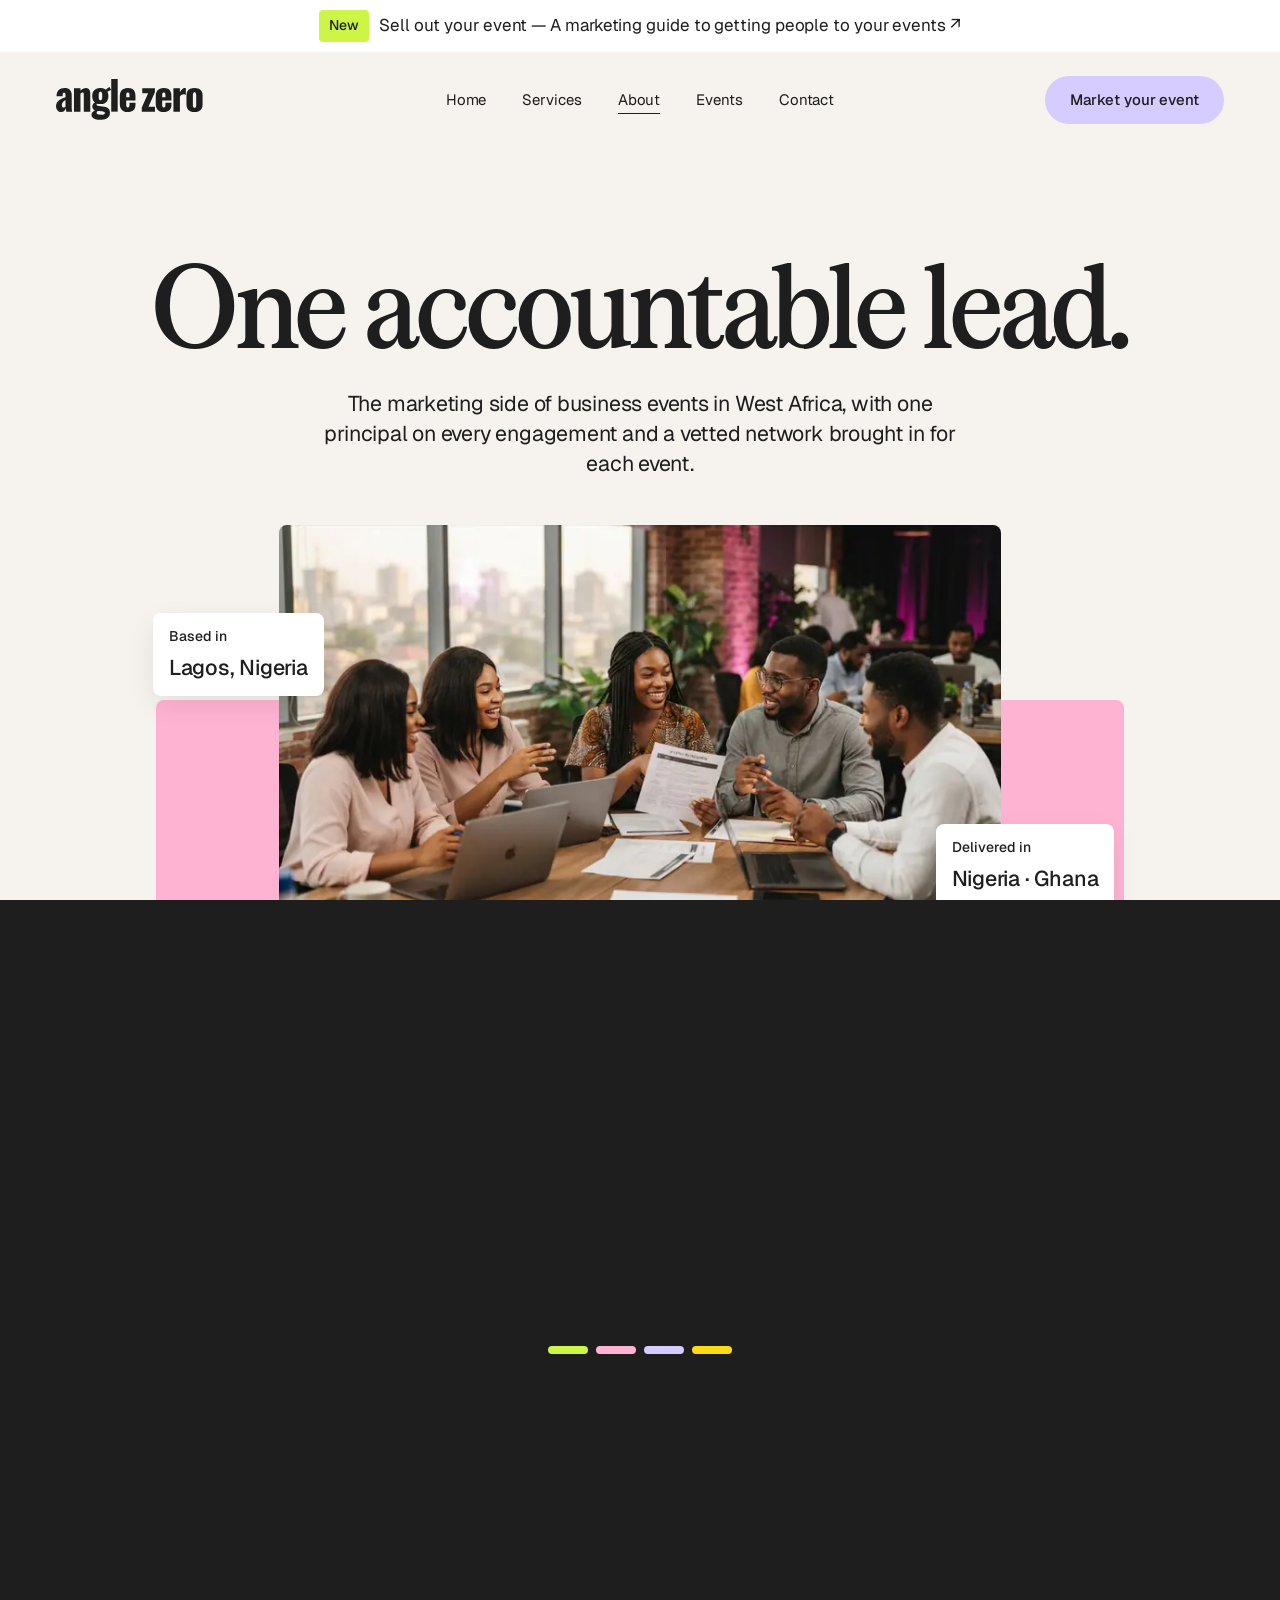
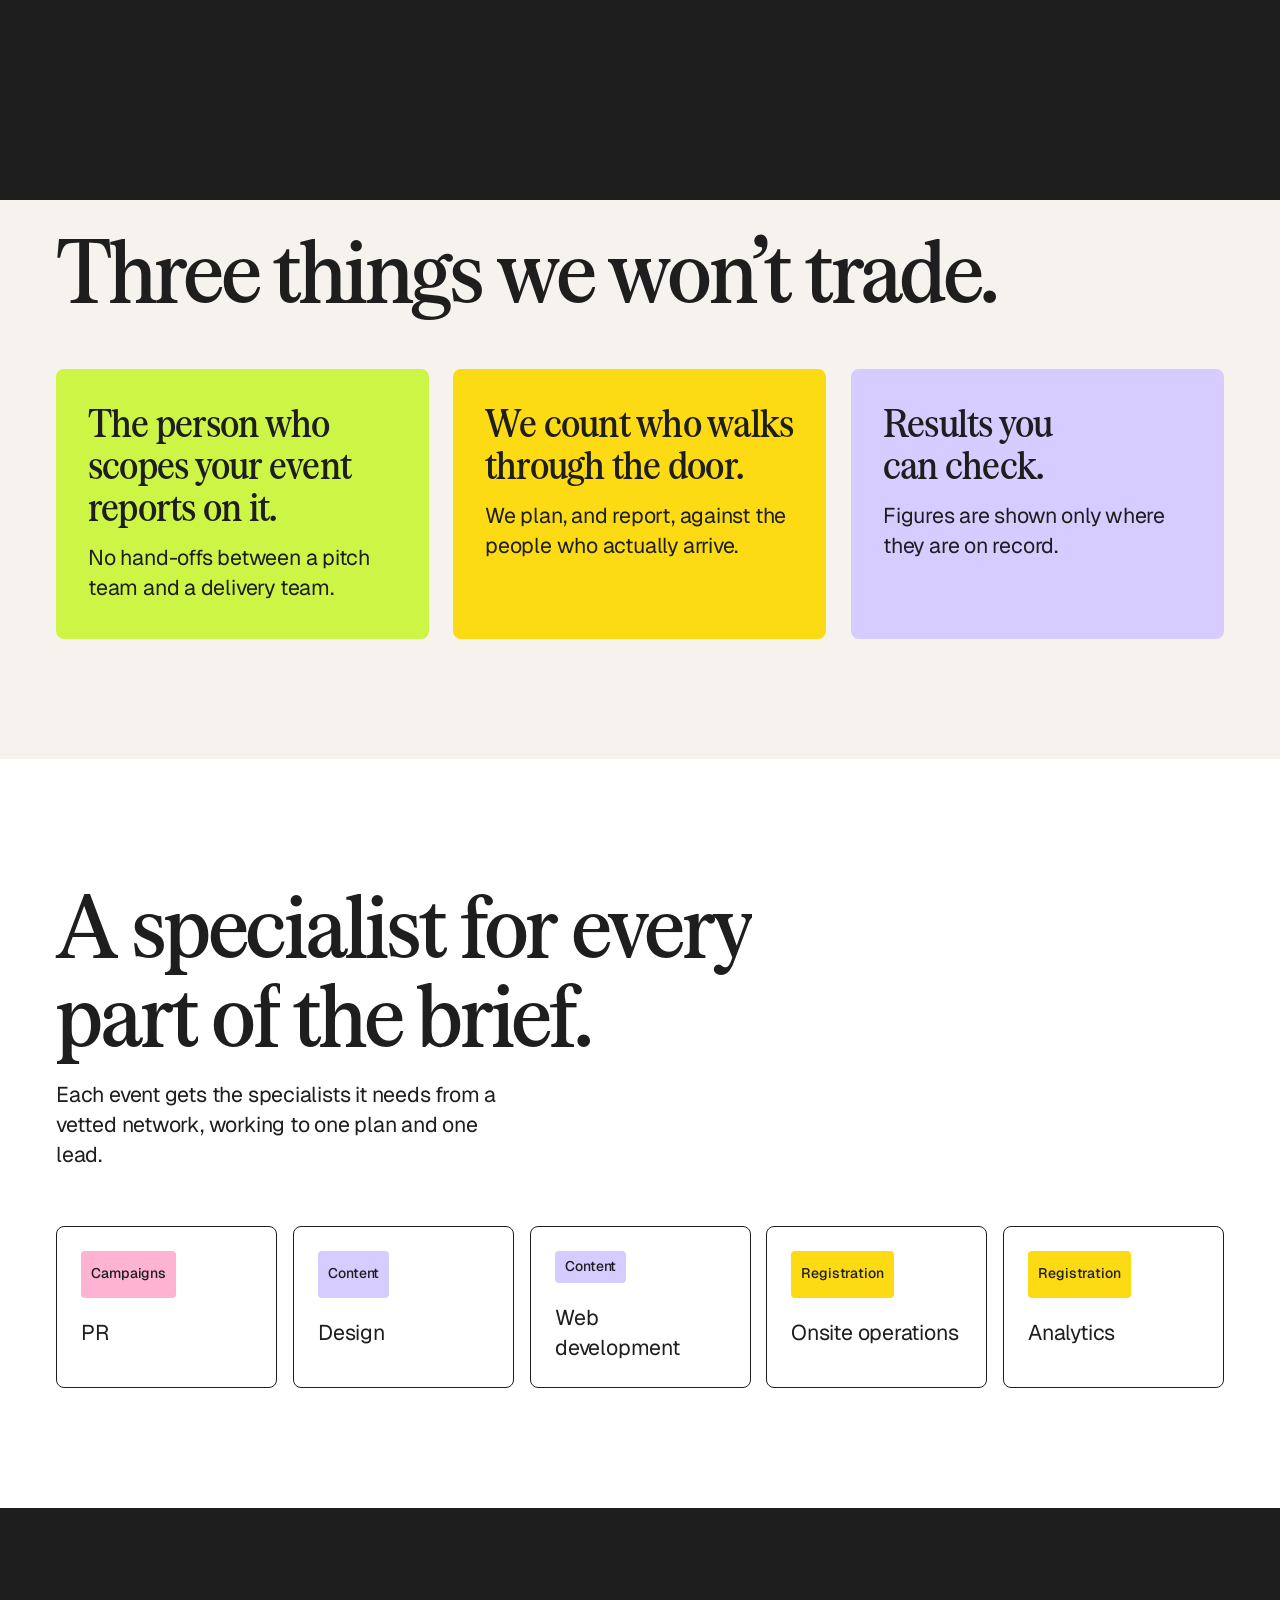
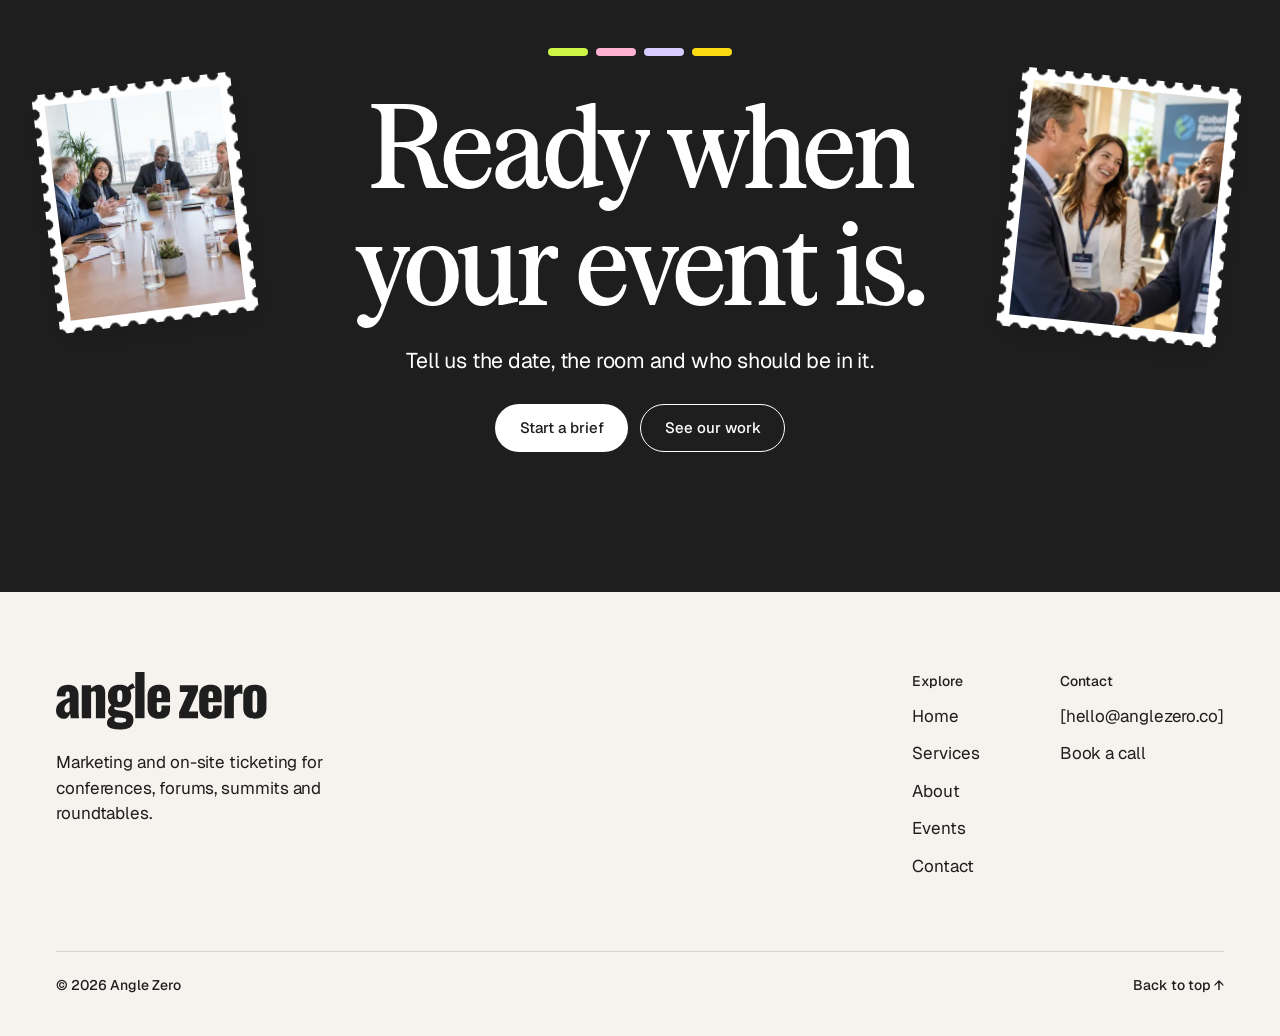
==== commit 2a1dc0e9: "Fix the page transition flash, drop headline captions, add banner shine - Page transitions: an inlin" ====
--- a/site/about.html
+++ b/site/about.html
@@ -14,8 +14,8 @@
   <link rel="preconnect" href="https://fonts.gstatic.com" crossorigin />
   <link href="https://fonts.googleapis.com/css2?family=Geist:wght@400;500&display=swap" rel="stylesheet" />
   <link rel="preload" href="assets/fonts/serrif-condensed-medium.woff2" as="font" type="font/woff2" crossorigin />
-  <link rel="stylesheet" href="styles.css?v=13" />
-  <script>document.documentElement.classList.add("js")</script>
+  <link rel="stylesheet" href="styles.css?v=14" />
+  <script>document.documentElement.classList.add("js");try{if(sessionStorage.getItem("az-pt")==="1"&&!matchMedia("(prefers-reduced-motion: reduce)").matches)document.documentElement.classList.add("pt-arriving")}catch(e){}</script>
 </head>
 <body>
   <a class="skip-link" href="#main">Skip to content</a>
@@ -41,7 +41,6 @@
   <main id="main">
 
     <section class="wrap hero hero--center" style="padding-bottom:var(--section)" aria-labelledby="hero-title">
-      <p class="t-caption">About Angle Zero</p>
       <h1 class="t-display-xl" id="hero-title">One accountable lead.</h1>
       <p class="t-body-l measure">The marketing side of business events in West Africa, with one principal on every engagement and a vetted network brought in for each event.</p>
       <div class="comp about-visual" data-comp>
@@ -58,7 +57,6 @@
       <div class="wrap founder">
         <div class="founder__stamp stamp-shadow"><div class="stamp"><picture><source type="image/webp" srcset="assets/img/r/founder-480.webp 480w, assets/img/r/founder-800.webp 800w, assets/img/r/founder-1004.webp 1004w" sizes="(max-width: 900px) 240px, 300px" /><img src="assets/img/r/founder-1004.jpg" alt="Oluwatosin Joshua Adesegun, founder of Angle Zero" width="272" height="352" loading="lazy" decoding="async" /></picture></div></div>
         <div class="founder__text">
-          <p class="t-caption">Founder &amp; Principal</p>
           <h2 class="t-display-m" id="founder-title">Oluwatosin Joshua Adesegun</h2>
           <p class="t-body-l">Joshua has spent three years marketing business events for technology, finance and trade audiences in Nigeria and Ghana. His background spans performance marketing, email and brand strategy, and he holds an MBA in Marketing.</p>
           <p class="t-body-l">He is the accountable lead on every engagement, working with a vetted network of specialists.</p>
@@ -68,18 +66,18 @@
 
     <section class="section" aria-labelledby="principles-title">
       <div class="wrap">
-        <div class="sec-head"><div class="sec-head__title"><p class="t-caption">How we work</p><h2 class="t-display-l" id="principles-title">Three things we won’t trade.</h2></div></div>
+        <div class="sec-head"><div class="sec-head__title"><h2 class="t-display-l" id="principles-title">Three things we won’t trade.</h2></div></div>
         <ul class="cards-3">
-          <li class="ccard ccard--roomy bg-lime"><p class="t-caption">01 · One lead</p><h3 class="t-heading">The person who scopes your event reports on it.</h3><p class="t-body-l">No hand-offs between a pitch team and a delivery team.</p></li>
-          <li class="ccard ccard--roomy bg-sun"><p class="t-caption">02 · Show-ups over sign-ups</p><h3 class="t-heading">We count who walks through the door.</h3><p class="t-body-l">We plan, and report, against the people who actually arrive.</p></li>
-          <li class="ccard ccard--roomy bg-lilac"><p class="t-caption">03 · Only what’s on record</p><h3 class="t-heading">Results you can check.</h3><p class="t-body-l">Figures are shown only where they are on record.</p></li>
+          <li class="ccard ccard--roomy bg-lime"><h3 class="t-heading">The person who scopes your event reports on it.</h3><p class="t-body-l">No hand-offs between a pitch team and a delivery team.</p></li>
+          <li class="ccard ccard--roomy bg-sun"><h3 class="t-heading">We count who walks through the door.</h3><p class="t-body-l">We plan, and report, against the people who actually arrive.</p></li>
+          <li class="ccard ccard--roomy bg-lilac"><h3 class="t-heading">Results you can check.</h3><p class="t-body-l">Figures are shown only where they are on record.</p></li>
         </ul>
       </div>
     </section>
 
     <section class="section bg-white" aria-labelledby="crew-title">
       <div class="wrap">
-        <div class="sec-head"><div class="sec-head__title" style="max-width:840px"><p class="t-caption">The crew</p><h2 class="t-display-l" id="crew-title">A specialist for every part of the brief.</h2></div><p class="t-body-l measure-s">Each event gets the specialists it needs from a vetted network, working to one plan and one lead.</p></div>
+        <div class="sec-head"><div class="sec-head__title" style="max-width:840px"><h2 class="t-display-l" id="crew-title">A specialist for every part of the brief.</h2></div><p class="t-body-l measure-s">Each event gets the specialists it needs from a vetted network, working to one plan and one lead.</p></div>
         <ul class="crew">
           <li><span class="tag tag--campaigns">Campaigns</span><p class="t-body-l">PR</p></li><li><span class="tag tag--content">Content</span><p class="t-body-l">Design</p></li><li><span class="tag tag--content">Content</span><p class="t-body-l">Web development</p></li><li><span class="tag tag--registration">Registration</span><p class="t-body-l">Onsite operations</p></li><li><span class="tag tag--registration">Registration</span><p class="t-body-l">Analytics</p></li>
         </ul>
@@ -125,6 +123,6 @@
     </div>
   </footer>
 
-  <script src="main.js?v=7" defer></script>
+  <script src="main.js?v=8" defer></script>
 </body>
 </html>
--- a/site/styles.css
+++ b/site/styles.css
@@ -226,6 +226,23 @@
   gap: 10px; padding: 10px var(--gutter); text-align: center; font-size: var(--body);
 }
 .announce a:hover { text-decoration: underline; text-underline-offset: 3px; }
+/* Shine: a soft band of light sweeps across the bar every few seconds,
+   and the "New" tag gets its own glint */
+.announce { position: relative; overflow: hidden; isolation: isolate; }
+.announce::after {
+  content: ""; position: absolute; inset: 0; z-index: -1; pointer-events: none;
+  background: linear-gradient(105deg, transparent 35%, rgba(214, 204, 255, .55) 45%, rgba(205, 245, 69, .45) 50%, rgba(254, 179, 210, .45) 55%, transparent 65%);
+  translate: -100% 0; animation: az-shine 5.5s var(--ease-in-out) 1.2s infinite;
+}
+.announce .tag { position: relative; overflow: hidden; }
+.announce .tag::after {
+  content: ""; position: absolute; inset: 0; pointer-events: none;
+  background: linear-gradient(105deg, transparent 30%, rgba(255, 255, 255, .9) 50%, transparent 70%);
+  translate: -120% 0; animation: az-glint 5.5s var(--ease-in-out) 1.2s infinite;
+}
+@keyframes az-shine { 0% { translate: -100% 0; } 45%, 100% { translate: 100% 0; } }
+@keyframes az-glint { 0%, 8% { translate: -120% 0; } 22%, 100% { translate: 120% 0; } }
+@media (prefers-reduced-motion: reduce) { .announce::after, .announce .tag::after { animation: none; display: none; } }
 @media (max-width: 720px) { .announce { font-size: var(--body-s); } }
 
 /* ---------- Nav: AZ/Nav ---------- */
@@ -564,6 +581,7 @@
 @media (max-width: 960px) { .cs-block { grid-template-columns: 1fr; gap: 24px; } .cs-block + .cs-block { margin-top: 64px; } }
 .results { display: grid; gap: 48px; }
 .results .stat { border-top-width: 3px; }
+.results__note { color: rgba(255, 255, 255, .7); margin-top: -24px; }
 .results__more { display: flex; flex-wrap: wrap; gap: 12px 24px; align-items: center; border-top: 1px solid rgba(255,255,255,.25); padding-top: 24px; }
 @media (max-width: 960px) { .results .stats--4 { grid-template-columns: 1fr 1fr; } }
 .gallery { display: grid; grid-template-columns: 1fr 1fr; gap: 16px; }
@@ -779,6 +797,21 @@
 [data-cat] { transform-origin: 50% 0; }
 
 /* Page transitions */
+/* Arriving from another page: the head script adds .pt-arriving before the
+   first paint, so the page is already covered when it draws. main.js then
+   swaps in the real cover and sweeps it away. The failsafe animation lifts
+   the cover if the script never runs. */
+html.pt-arriving::before, html.pt-arriving::after { content: ""; position: fixed; z-index: 91; pointer-events: none; animation: az-pt-failsafe .01s linear 3s forwards; }
+html.pt-arriving::before { inset: 0; background: var(--ink); }
+html.pt-arriving::after {
+  left: 50%; top: 50%; width: 184px; height: 8px; translate: -50% -50%;
+  background:
+    linear-gradient(var(--lime) 0 0) 0 0 / 40px 8px no-repeat,
+    linear-gradient(var(--pink) 0 0) 48px 0 / 40px 8px no-repeat,
+    linear-gradient(var(--lilac) 0 0) 96px 0 / 40px 8px no-repeat,
+    linear-gradient(var(--sun) 0 0) 144px 0 / 40px 8px no-repeat;
+}
+@keyframes az-pt-failsafe { to { visibility: hidden; } }
 .pt { position: fixed; inset: 0; z-index: 90; background: var(--ink); display: grid; place-items: center; pointer-events: none; translate: 0 100%; }
 .pt__bars { display: flex; gap: 8px; }
 .pt__bars span { width: 40px; height: 8px; border-radius: 4px; }
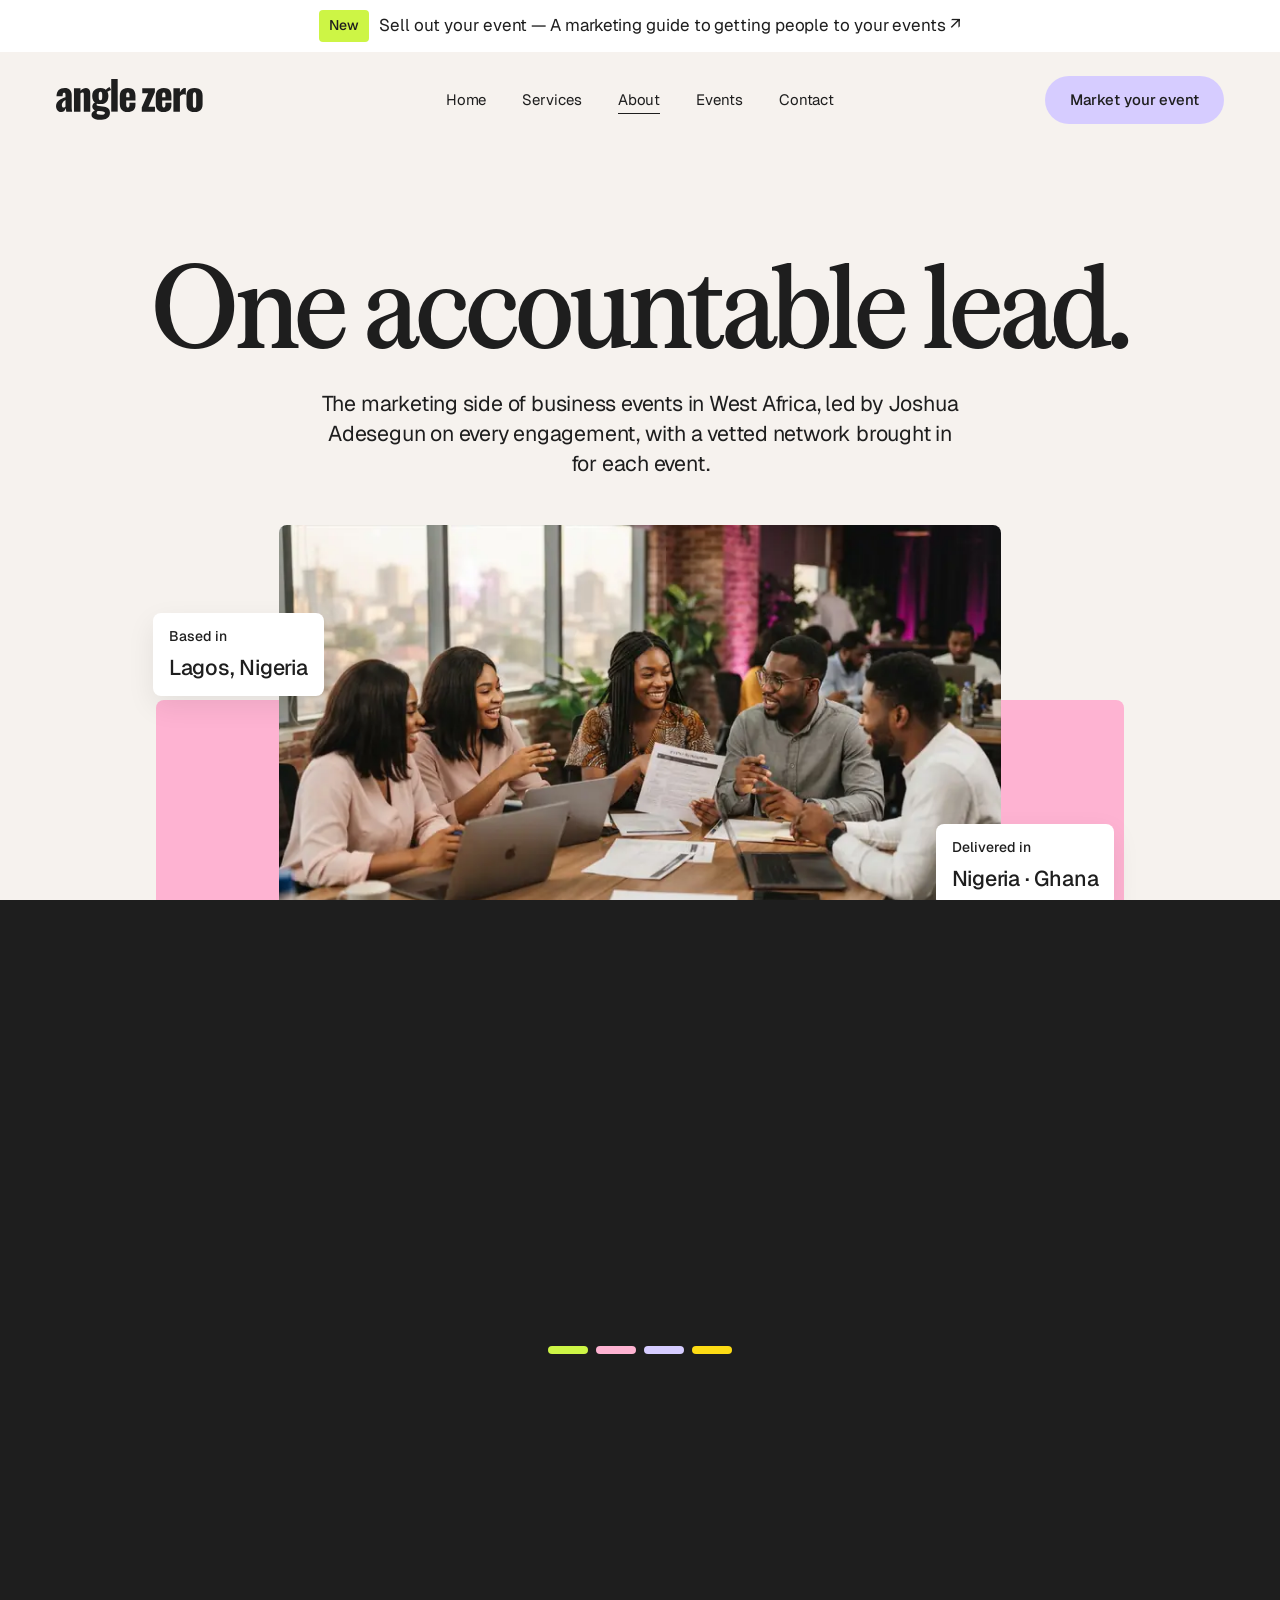
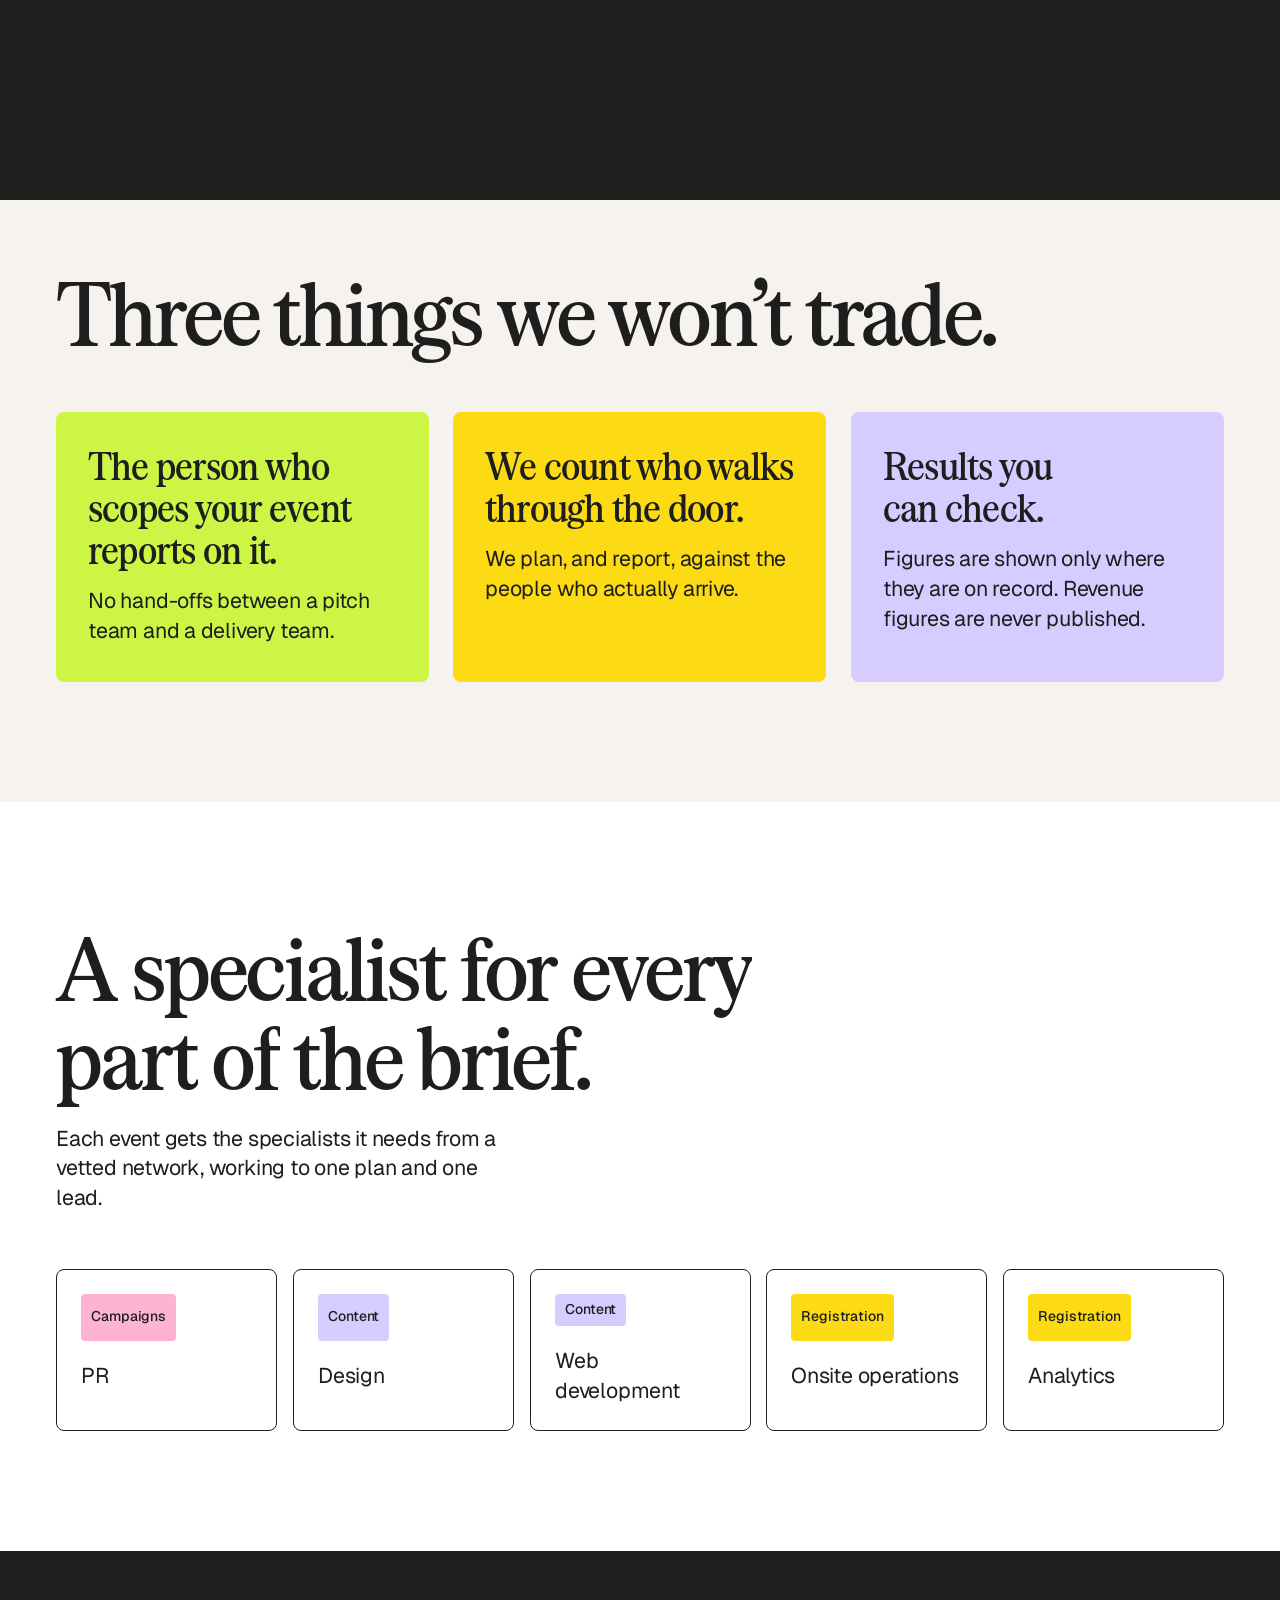
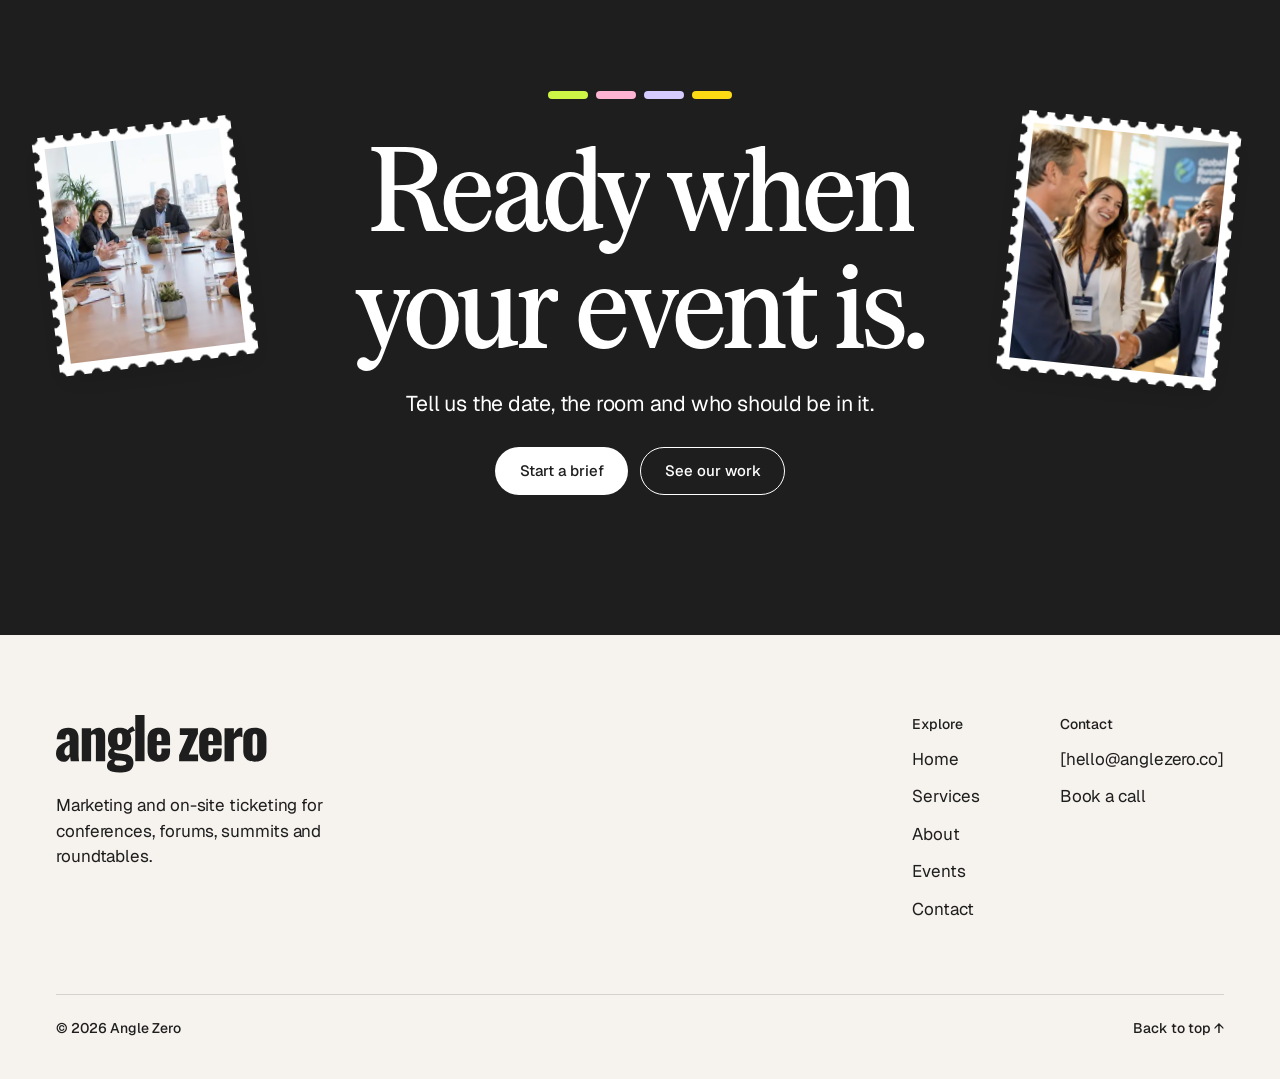
==== commit 2058cba5: "Credit past work to Joshua and remove revenue figures - Reframe Angle Zero as the event marketing pr" ====
--- a/site/about.html
+++ b/site/about.html
@@ -42,7 +42,7 @@
 
     <section class="wrap hero hero--center" style="padding-bottom:var(--section)" aria-labelledby="hero-title">
       <h1 class="t-display-xl" id="hero-title">One accountable lead.</h1>
-      <p class="t-body-l measure">The marketing side of business events in West Africa, with one principal on every engagement and a vetted network brought in for each event.</p>
+      <p class="t-body-l measure">The marketing side of business events in West Africa, led by Joshua Adesegun on every engagement, with a vetted network brought in for each event.</p>
       <div class="comp about-visual" data-comp>
         <div class="comp__stage">
           <div class="av-block" data-pop></div>
@@ -55,11 +55,12 @@
 
     <section class="section bg-white" aria-labelledby="founder-title">
       <div class="wrap founder">
-        <div class="founder__stamp stamp-shadow"><div class="stamp"><picture><source type="image/webp" srcset="assets/img/r/founder-480.webp 480w, assets/img/r/founder-800.webp 800w, assets/img/r/founder-1004.webp 1004w" sizes="(max-width: 900px) 240px, 300px" /><img src="assets/img/r/founder-1004.jpg" alt="Oluwatosin Joshua Adesegun, founder of Angle Zero" width="272" height="352" loading="lazy" decoding="async" /></picture></div></div>
+        <div class="founder__stamp stamp-shadow"><div class="stamp"><picture><source type="image/webp" srcset="assets/img/r/founder-480.webp 480w, assets/img/r/founder-800.webp 800w, assets/img/r/founder-1004.webp 1004w" sizes="(max-width: 900px) 240px, 300px" /><img src="assets/img/r/founder-1004.jpg" alt="Joshua Adesegun, founder of Angle Zero" width="272" height="352" loading="lazy" decoding="async" /></picture></div></div>
         <div class="founder__text">
-          <h2 class="t-display-m" id="founder-title">Oluwatosin Joshua Adesegun</h2>
-          <p class="t-body-l">Joshua has spent three years marketing business events for technology, finance and trade audiences in Nigeria and Ghana. His background spans performance marketing, email and brand strategy, and he holds an MBA in Marketing.</p>
-          <p class="t-body-l">He is the accountable lead on every engagement, working with a vetted network of specialists.</p>
+          <h2 class="t-display-m" id="founder-title">Joshua Adesegun</h2>
+          <p class="t-body-l">Angle Zero is the event marketing practice of Joshua Adesegun.</p>
+          <p class="t-body-l">Joshua has spent three years marketing business events for technology, finance, trade and civic audiences in Nigeria and Ghana: as an independent consultant to clients such as Loveworld, and in-house on the growth team at TechCabal and Zikoko. His background spans performance marketing, email and brand strategy, and he holds an MBA in Marketing.</p>
+          <p class="t-body-l">He is the accountable lead on every Angle Zero engagement, from the first brief to the post-event report, working with a vetted network of specialists in campaigns, PR, content, design, web development, registration, onsite operations and analytics.</p>
         </div>
       </div>
     </section>
@@ -70,7 +71,7 @@
         <ul class="cards-3">
           <li class="ccard ccard--roomy bg-lime"><h3 class="t-heading">The person who scopes your event reports on it.</h3><p class="t-body-l">No hand-offs between a pitch team and a delivery team.</p></li>
           <li class="ccard ccard--roomy bg-sun"><h3 class="t-heading">We count who walks through the door.</h3><p class="t-body-l">We plan, and report, against the people who actually arrive.</p></li>
-          <li class="ccard ccard--roomy bg-lilac"><h3 class="t-heading">Results you can check.</h3><p class="t-body-l">Figures are shown only where they are on record.</p></li>
+          <li class="ccard ccard--roomy bg-lilac"><h3 class="t-heading">Results you can check.</h3><p class="t-body-l">Figures are shown only where they are on record. Revenue figures are never published.</p></li>
         </ul>
       </div>
     </section>
--- a/site/styles.css
+++ b/site/styles.css
@@ -50,6 +50,7 @@
   --body: 1.0625rem;                                      /* 17 */
   --body-s: 0.875rem;                                     /* 14 */
   --caption: 0.875rem;                                    /* 14 */
+  --body-xs: 0.8125rem;                                   /* 13: tight spaces (pills, tags, card labels) */
   --ui: 0.9375rem;                                        /* 15 */
 
   /* Space: AZ / Web variables */
@@ -73,6 +74,8 @@
 }
 @media (max-width: 720px) {
   :root { --gutter: 20px; --section: 72px; --strip: 48px; --cta: 88px; }
+  /* Phone type scale: smaller display headlines, nothing under 13px */
+  :root { --display-xl: clamp(40px, 28px + 4.3vw, 56px); --body: 1rem; --body-xs: 0.8125rem; }
 }
 
 /* ---------- Base ---------- */
@@ -123,6 +126,7 @@
 .t-body-l     { font-size: var(--body-l); line-height: 1.4; letter-spacing: -0.01em; }
 .t-body       { font-size: var(--body); line-height: 1.5; letter-spacing: -0.005em; }
 .t-body-s     { font-size: var(--body-s); line-height: 1.5; letter-spacing: -0.003em; }
+.t-body-xs    { font-size: var(--body-xs); line-height: 1.45; letter-spacing: 0; }
 .t-caption    { font-size: var(--caption); line-height: 1.4; font-weight: 500; letter-spacing: 0; }
 .t-title      { font-size: var(--title); line-height: 1.3; font-weight: 500; letter-spacing: -0.01em; }
 .t-center { text-align: center; }
@@ -175,6 +179,8 @@
   display: inline-flex; align-items: center; gap: 8px; padding-bottom: 4px;
   border-bottom: 1px solid currentColor; font-size: var(--ui); font-weight: 500; line-height: 1.2;
 }
+.link { position: relative; }
+.link::after { content: ""; position: absolute; inset: -12px -6px -9px; } /* 44px tap area */
 .link span[aria-hidden] { transition: transform .2s var(--ease); }
 .link:hover span[aria-hidden] { transform: translateX(4px); }
 
@@ -243,7 +249,11 @@
 @keyframes az-shine { 0% { translate: -100% 0; } 45%, 100% { translate: 100% 0; } }
 @keyframes az-glint { 0%, 8% { translate: -120% 0; } 22%, 100% { translate: 120% 0; } }
 @media (prefers-reduced-motion: reduce) { .announce::after, .announce .tag::after { animation: none; display: none; } }
-@media (max-width: 720px) { .announce { font-size: var(--body-s); } }
+@media (max-width: 720px) {
+  .announce { justify-content: flex-start; text-align: left; gap: 10px; padding-block: 10px; font-size: var(--body-s); line-height: 1.4; }
+  .announce .tag { flex-shrink: 0; padding: 3px 8px; font-size: var(--body-xs); }
+  .announce a { min-width: 0; }
+}
 
 /* ---------- Nav: AZ/Nav ---------- */
 .nav {
@@ -321,6 +331,8 @@
 
 /* Scaled compositions: children use calc(N * var(--u)) where N is a Figma px value */
 .comp { position: relative; container-type: inline-size; width: 100%; }
+/* Pieces fly in from off-screen; clip at the full-width main so the page never scrolls sideways */
+main { overflow-x: clip; }
 .comp__stage { position: relative; width: 100%; --u: calc(100cqw / var(--w)); height: calc(var(--h) * var(--u)); }
 .comp__stage > * { position: absolute; }
 .comp .note, .comp .proof { font-size: max(11px, calc(17 * var(--u))); }
@@ -351,17 +363,19 @@
 .postmark text { font-family: var(--sans); font-size: 14px; font-weight: 500; }
 
 @media (max-width: 720px) {
-  /* Narrow screens: keep the photo, colour block and the two proof figures */
-  .home-visual { --w: 600; --h: 620; }
-  .hv-block { left: calc(0 * var(--u)); top: calc(220 * var(--u)); width: calc(600 * var(--u)); height: calc(340 * var(--u)); }
-  .hv-woman { left: calc(150 * var(--u)); top: calc(20 * var(--u)); width: calc(300 * var(--u)); height: calc(380 * var(--u)); }
+  /* Narrow screens: same layered layout as desktop (photo, block, stamp and
+     both cards on the image); the cards just get smaller text. */
+  .home-visual { --w: 600; --h: 540; margin-top: 32px; }
+  .hv-block { left: calc(0 * var(--u)); top: calc(200 * var(--u)); width: calc(600 * var(--u)); height: calc(320 * var(--u)); }
+  .hv-woman { left: calc(150 * var(--u)); top: calc(0 * var(--u)); width: calc(300 * var(--u)); height: calc(380 * var(--u)); }
   .hv-hall, .hv-postmark, .hv-pill { display: none; }
-  .hv-man { left: calc(430 * var(--u)); top: calc(330 * var(--u)); width: calc(150 * var(--u)); height: calc(188 * var(--u)); }
-  .hv-proof-a { left: calc(16 * var(--u)); top: calc(420 * var(--u)); width: calc(400 * var(--u)); }
-  .hv-proof-b { left: calc(20 * var(--u)); top: calc(70 * var(--u)); width: calc(250 * var(--u)); }
-  .comp .proof { padding: 12px 14px; gap: 2px; }
-  .proof__figure { font-size: 26px; }
-  .comp .proof .t-body { font-size: 13px; }
+  .hv-man { left: calc(430 * var(--u)); top: calc(330 * var(--u)); width: calc(140 * var(--u)); height: calc(176 * var(--u)); }
+  .hv-proof-a { left: calc(28 * var(--u)); top: calc(320 * var(--u)); width: calc(232 * var(--u)); }
+  .hv-proof-b { left: calc(392 * var(--u)); top: calc(56 * var(--u)); width: calc(180 * var(--u)); }
+  .comp .proof { padding: 8px 10px; gap: 1px; border-radius: 10px; }
+  .comp .proof .t-caption { font-size: 11px; line-height: 1.3; }
+  .comp .proof .proof__figure { font-size: 20px; }
+  .comp .proof .t-body { font-size: 12px; line-height: 1.3; }
 }
 
 /* ---------- Brands strip ---------- */
@@ -465,6 +479,7 @@
 .footer__cols { display: flex; flex-wrap: wrap; gap: 40px 80px; }
 .footer__col { display: grid; gap: 12px; align-content: start; }
 .footer__col a:hover { text-decoration: underline; text-underline-offset: 3px; }
+@media (max-width: 720px) { .footer__col { gap: 0; } .footer__col .t-caption { margin-bottom: 4px; } .footer__col a { padding-block: 9px; } }
 .footer__bottom { display: flex; flex-wrap: wrap; justify-content: space-between; align-items: center; gap: 12px; padding-top: 24px; border-top: 1px solid var(--line); }
 .footer__bottom a { padding-block: 12px; margin-block: -12px; }
 
@@ -484,6 +499,7 @@
 .core__text p { max-width: 600px; }
 .chips { display: flex; flex-wrap: wrap; gap: 8px; }
 .chips li { background: var(--white); border-radius: var(--pill); padding: 8px 14px; }
+@media (max-width: 720px) { .chips { gap: 6px; } .chips li { padding: 6px 12px; font-size: var(--body-s); line-height: 1.4; } }
 .core .photo { height: 400px; }
 @media (max-width: 1100px) { .core { grid-template-columns: 1fr; padding: 40px; } .core .photo { height: 340px; } }
 @media (max-width: 720px) { .core { padding: 28px 20px; } .core .photo { height: 240px; } }
@@ -528,6 +544,7 @@
   transition: background-color .2s, color .2s, border-color .2s;
 }
 .choice:hover { border-color: var(--ink); }
+@media (max-width: 720px) { .choice { min-height: 40px; padding: 8px 14px; font-size: 0.875rem; line-height: 1.3; } }
 .choice[aria-pressed="true"], .choice:has(input:checked) { background: var(--ink); color: var(--white); border-color: var(--ink); }
 .choice:has(input:focus-visible) { outline: 2px solid var(--ink); outline-offset: 3px; }
 .choice input { position: absolute; opacity: 0; pointer-events: none; }
@@ -643,10 +660,13 @@
 
 .nowrap { white-space: nowrap; }
 
+/* Below 360px two buttons no longer fit side by side at full size */
+@media (max-width: 359px) { .btn-row .btn { padding-inline: 18px; font-size: 0.875rem; } }
+
 /* Smallest phones (iPhone SE 1st gen and similar) */
 @media (max-width: 400px) {
   .crew { grid-template-columns: 1fr; }
-  .home-visual { --h: 650; }
+  .home-visual { --h: 560; }
   .why-visual { --h: 740; }
   .svc-visual { --h: 620; }
   .about-visual { --h: 600; }
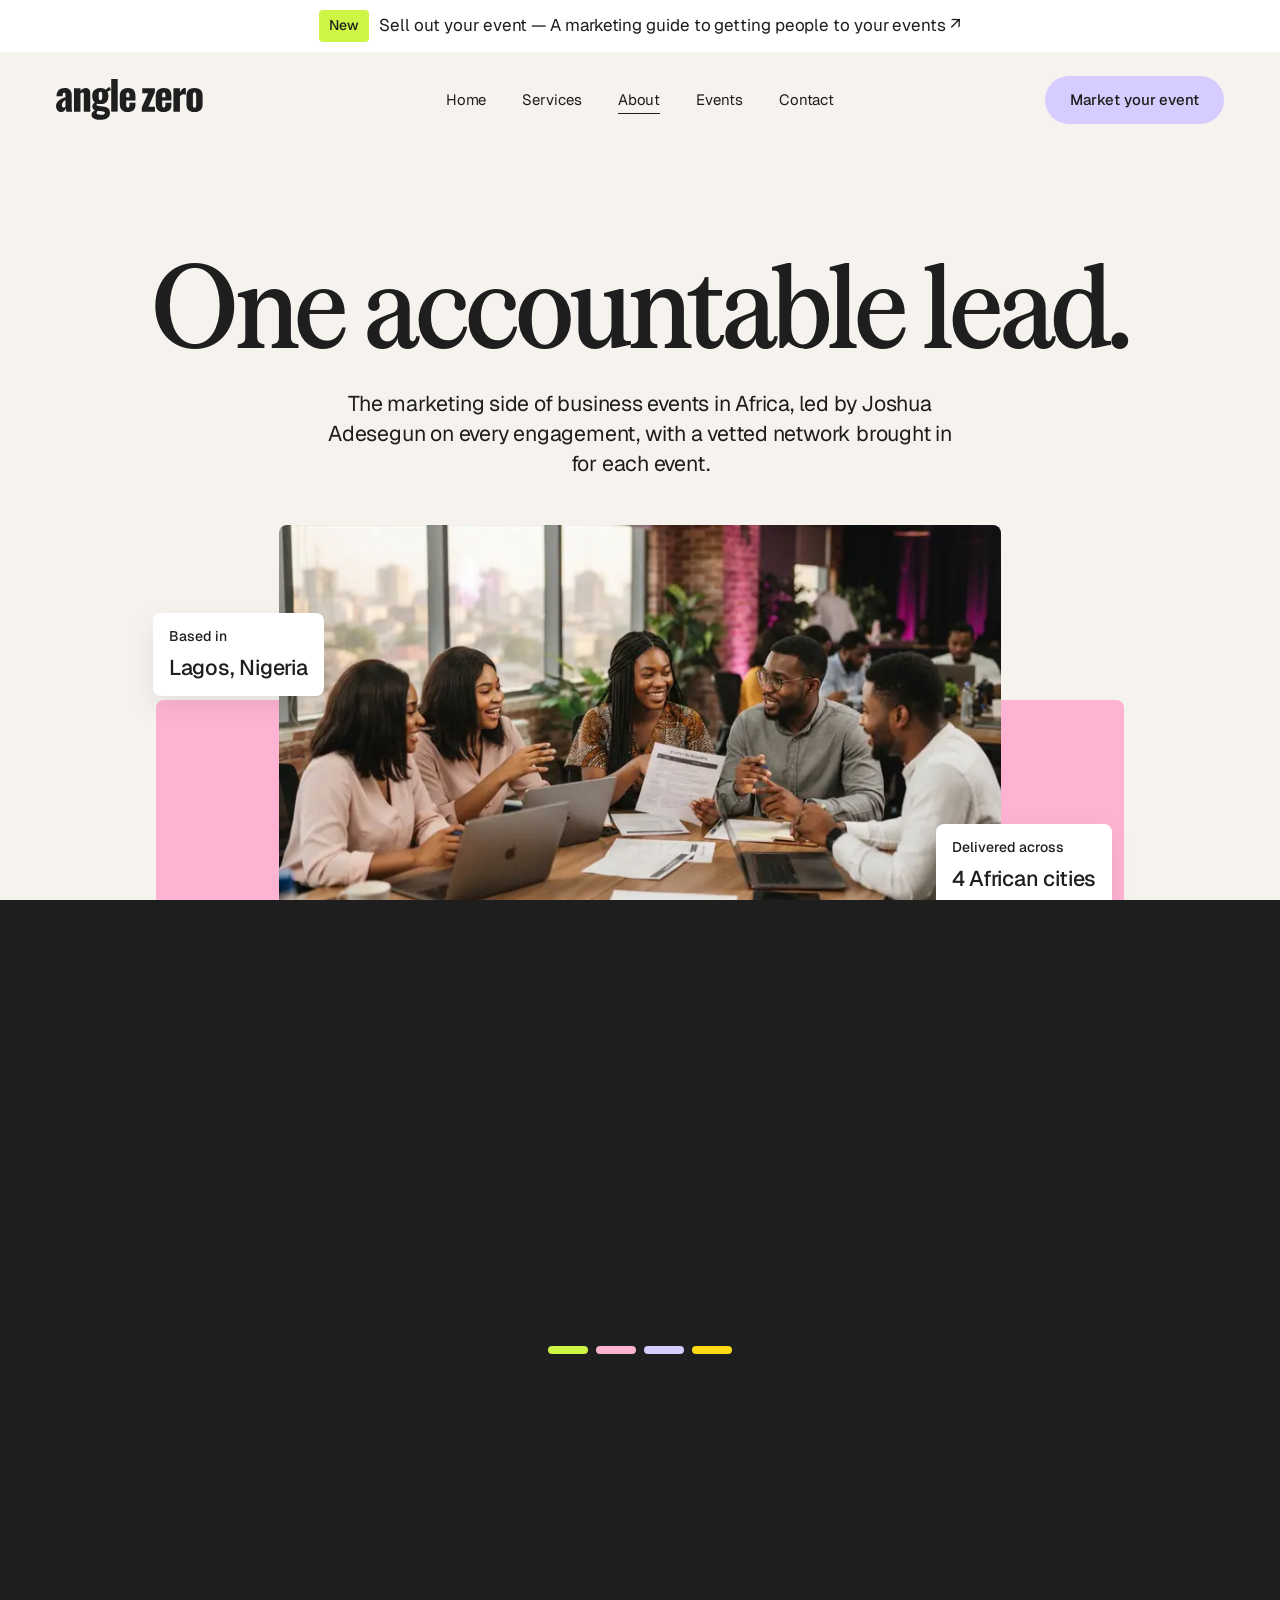
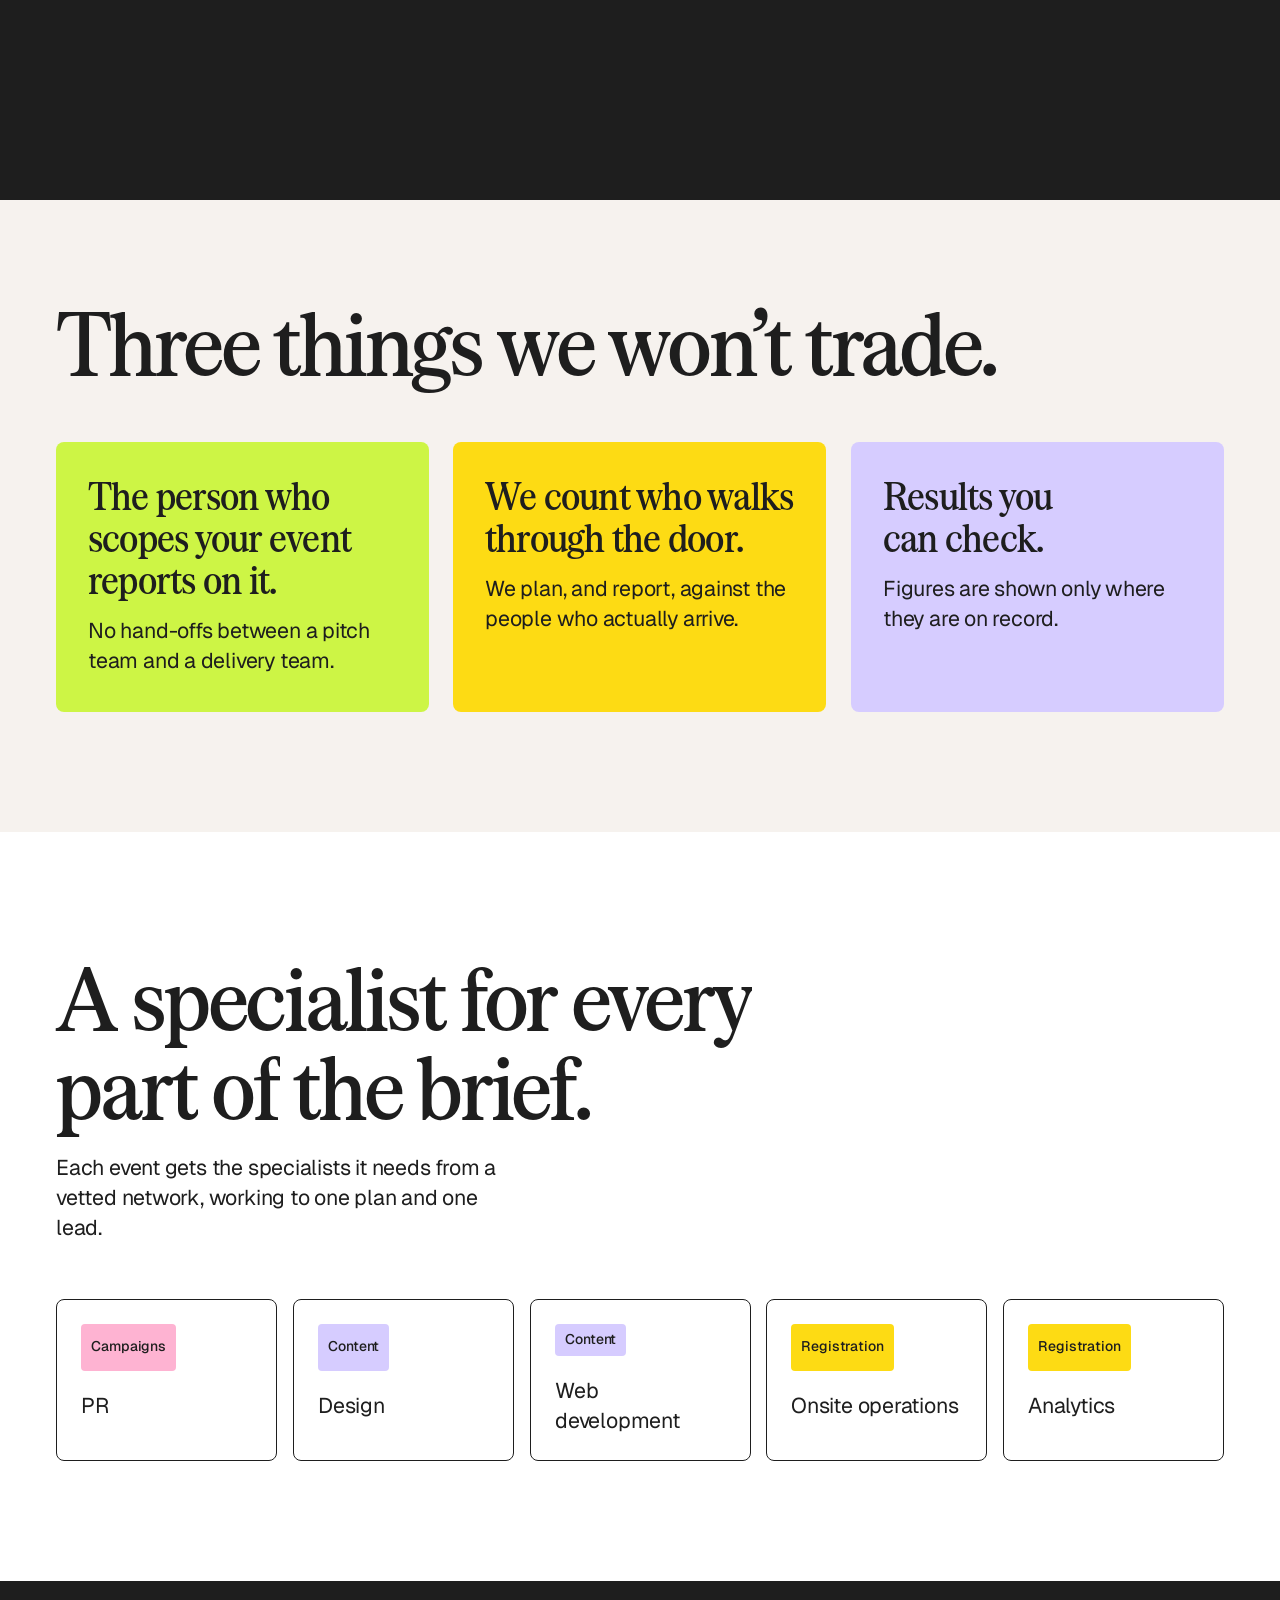
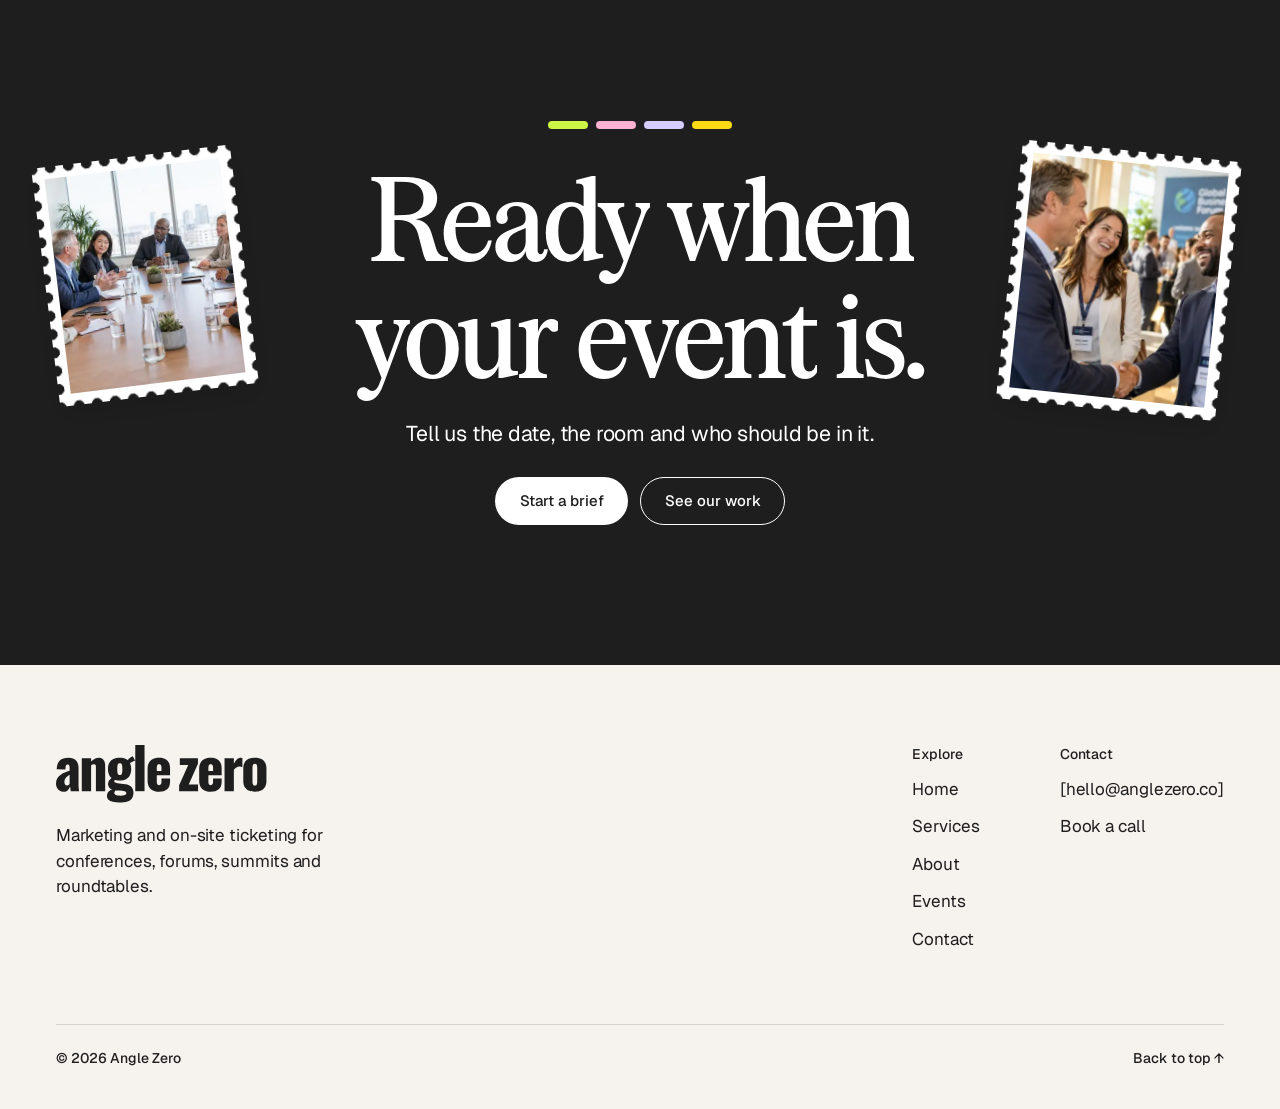
==== commit 5dca051f: "Trim attribution, add edition totals, say Africa not West Africa - Describe events plainly; drop per" ====
--- a/site/about.html
+++ b/site/about.html
@@ -42,13 +42,13 @@
 
     <section class="wrap hero hero--center" style="padding-bottom:var(--section)" aria-labelledby="hero-title">
       <h1 class="t-display-xl" id="hero-title">One accountable lead.</h1>
-      <p class="t-body-l measure">The marketing side of business events in West Africa, led by Joshua Adesegun on every engagement, with a vetted network brought in for each event.</p>
+      <p class="t-body-l measure">The marketing side of business events in Africa, led by Joshua Adesegun on every engagement, with a vetted network brought in for each event.</p>
       <div class="comp about-visual" data-comp>
         <div class="comp__stage">
           <div class="av-block" data-pop></div>
           <div class="av-photo photo" data-pop><picture><source type="image/webp" srcset="assets/img/r/partners-inhouse-480.webp 480w, assets/img/r/partners-inhouse-800.webp 800w, assets/img/r/partners-inhouse-1200.webp 1200w, assets/img/r/partners-inhouse-1800.webp 1800w" sizes="(max-width: 720px) 90vw, min(57vw, 820px)" /><img src="assets/img/r/partners-inhouse-1200.jpg" alt="Event team working together backstage" width="820" height="460" decoding="async" /></picture></div>
           <div class="av-note-a note" data-pop><p class="t-caption">Based in</p><p class="t-title">Lagos, Nigeria</p></div>
-          <div class="av-note-b note" data-pop><p class="t-caption">Delivered in</p><p class="t-title">Nigeria · Ghana</p></div>
+          <div class="av-note-b note" data-pop><p class="t-caption">Delivered across</p><p class="t-title">4 African cities</p></div>
         </div>
       </div>
     </section>
@@ -59,7 +59,7 @@
         <div class="founder__text">
           <h2 class="t-display-m" id="founder-title">Joshua Adesegun</h2>
           <p class="t-body-l">Angle Zero is the event marketing practice of Joshua Adesegun.</p>
-          <p class="t-body-l">Joshua has spent three years marketing business events for technology, finance, trade and civic audiences in Nigeria and Ghana: as an independent consultant to clients such as Loveworld, and in-house on the growth team at TechCabal and Zikoko. His background spans performance marketing, email and brand strategy, and he holds an MBA in Marketing.</p>
+          <p class="t-body-l">Joshua has spent three years marketing business events for technology, finance, trade and civic audiences across Africa: as an independent consultant to clients such as Loveworld, and in-house on the growth team at TechCabal and Zikoko. His background spans performance and email marketing, brand strategy, user acquisition and marketing operations across multiple industries, and he holds an MBA in Marketing.</p>
           <p class="t-body-l">He is the accountable lead on every Angle Zero engagement, from the first brief to the post-event report, working with a vetted network of specialists in campaigns, PR, content, design, web development, registration, onsite operations and analytics.</p>
         </div>
       </div>
@@ -71,7 +71,7 @@
         <ul class="cards-3">
           <li class="ccard ccard--roomy bg-lime"><h3 class="t-heading">The person who scopes your event reports on it.</h3><p class="t-body-l">No hand-offs between a pitch team and a delivery team.</p></li>
           <li class="ccard ccard--roomy bg-sun"><h3 class="t-heading">We count who walks through the door.</h3><p class="t-body-l">We plan, and report, against the people who actually arrive.</p></li>
-          <li class="ccard ccard--roomy bg-lilac"><h3 class="t-heading">Results you can check.</h3><p class="t-body-l">Figures are shown only where they are on record. Revenue figures are never published.</p></li>
+          <li class="ccard ccard--roomy bg-lilac"><h3 class="t-heading">Results you can check.</h3><p class="t-body-l">Figures are shown only where they are on record.</p></li>
         </ul>
       </div>
     </section>
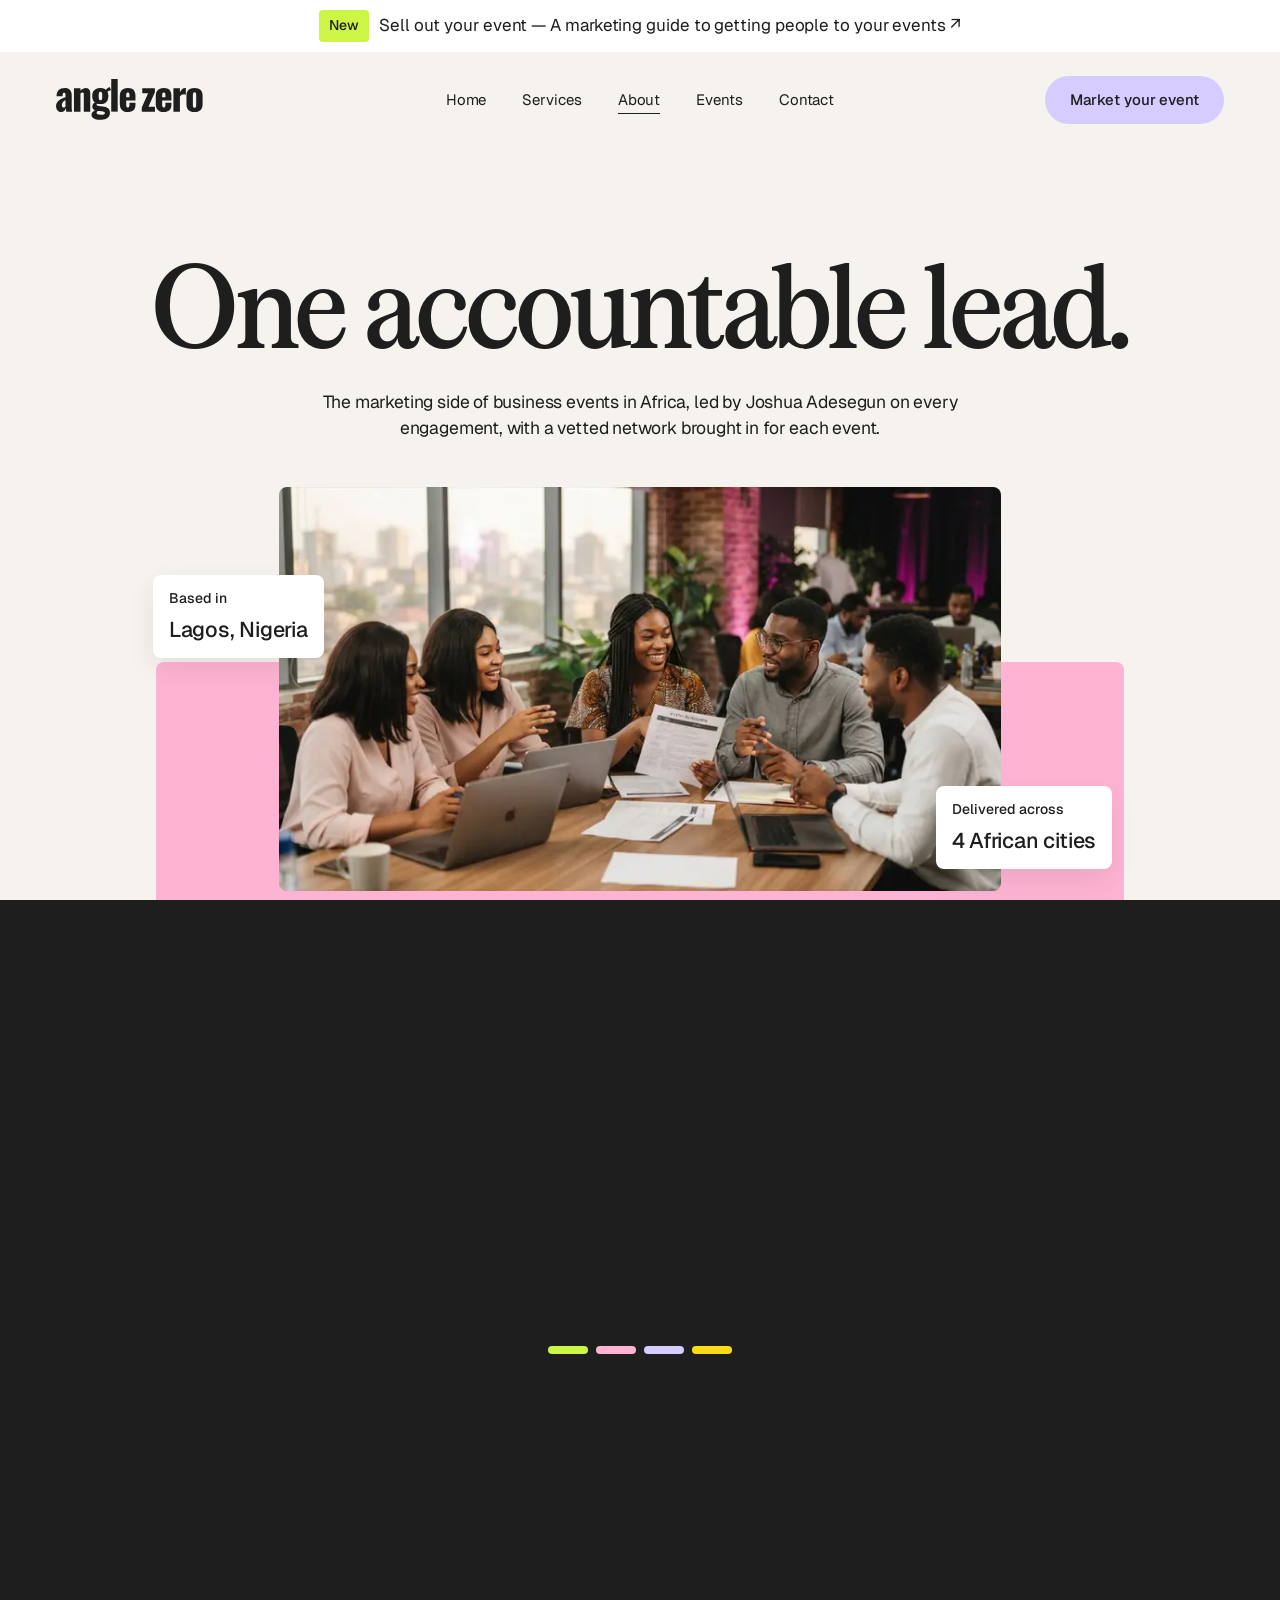
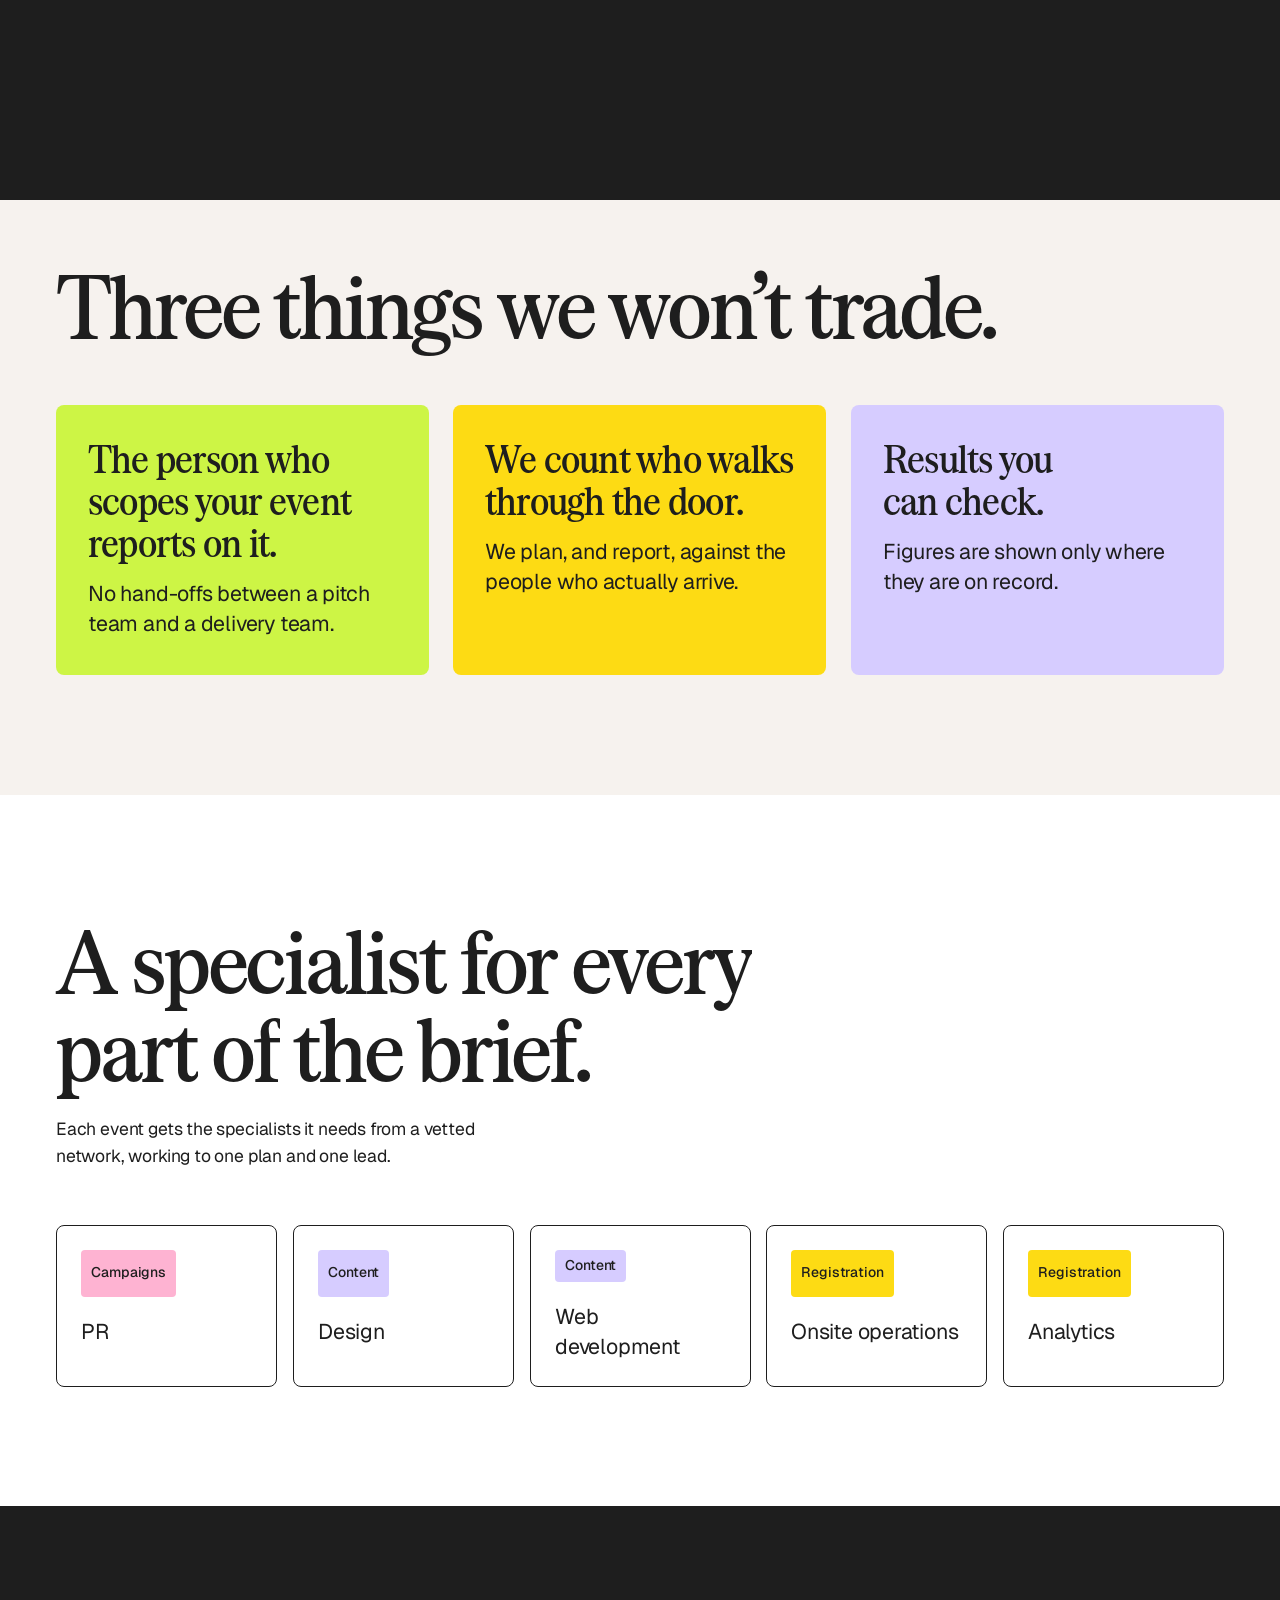
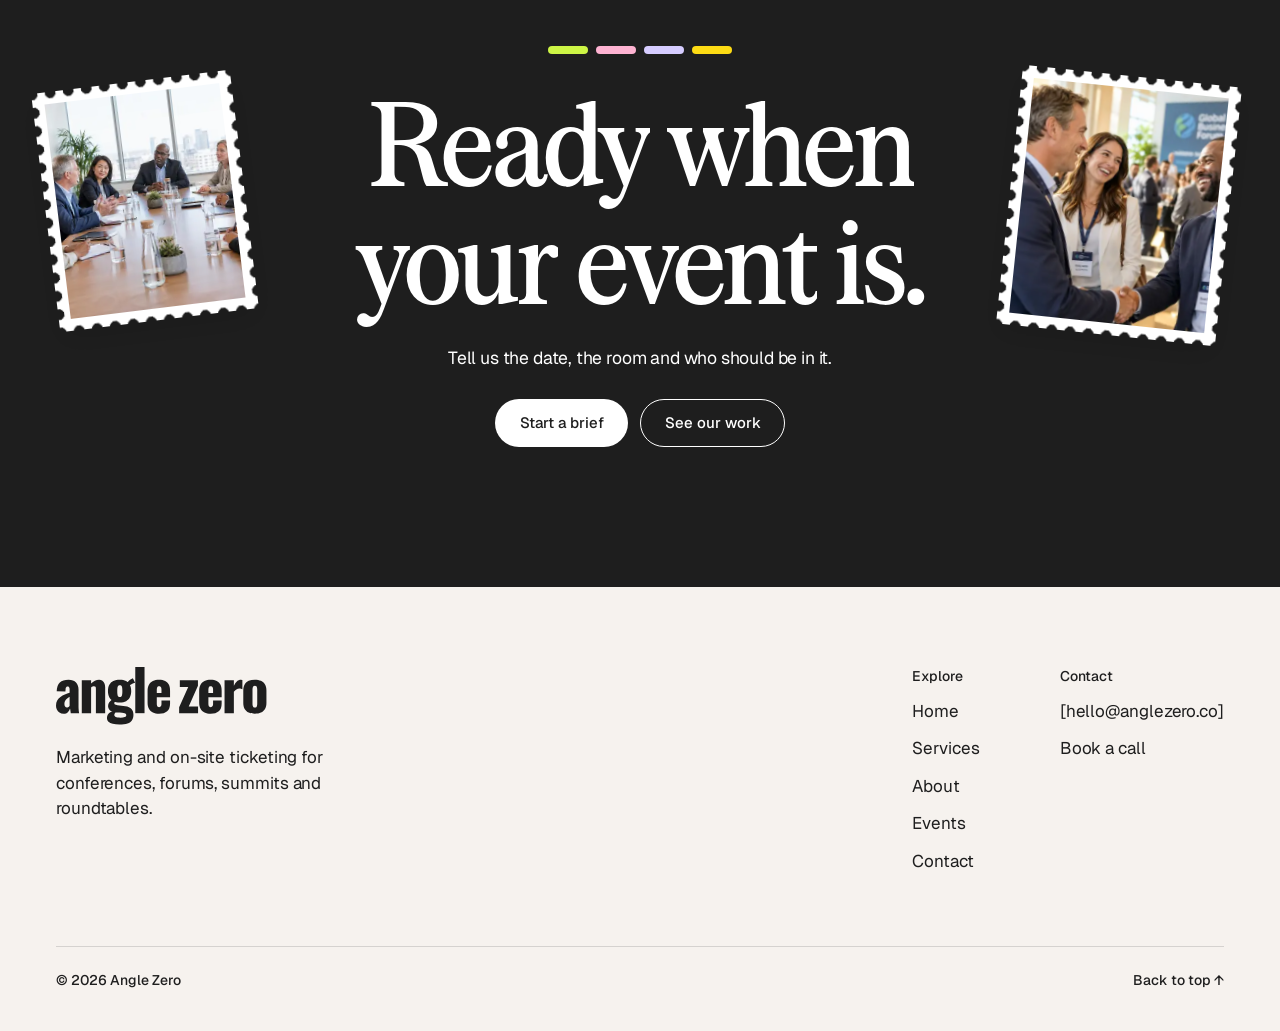
==== commit 0f9ee439: "Use one smaller lead size for intros under big headlines Add a .t-lead style (18px desktop, 16px pho" ====
--- a/site/about.html
+++ b/site/about.html
@@ -42,7 +42,7 @@
 
     <section class="wrap hero hero--center" style="padding-bottom:var(--section)" aria-labelledby="hero-title">
       <h1 class="t-display-xl" id="hero-title">One accountable lead.</h1>
-      <p class="t-body-l measure">The marketing side of business events in Africa, led by Joshua Adesegun on every engagement, with a vetted network brought in for each event.</p>
+      <p class="t-body-l t-lead measure">The marketing side of business events in Africa, led by Joshua Adesegun on every engagement, with a vetted network brought in for each event.</p>
       <div class="comp about-visual" data-comp>
         <div class="comp__stage">
           <div class="av-block" data-pop></div>
@@ -78,7 +78,7 @@
 
     <section class="section bg-white" aria-labelledby="crew-title">
       <div class="wrap">
-        <div class="sec-head"><div class="sec-head__title" style="max-width:840px"><h2 class="t-display-l" id="crew-title">A specialist for every part of the brief.</h2></div><p class="t-body-l measure-s">Each event gets the specialists it needs from a vetted network, working to one plan and one lead.</p></div>
+        <div class="sec-head"><div class="sec-head__title" style="max-width:840px"><h2 class="t-display-l" id="crew-title">A specialist for every part of the brief.</h2></div><p class="t-body-l t-lead measure-s">Each event gets the specialists it needs from a vetted network, working to one plan and one lead.</p></div>
         <ul class="crew">
           <li><span class="tag tag--campaigns">Campaigns</span><p class="t-body-l">PR</p></li><li><span class="tag tag--content">Content</span><p class="t-body-l">Design</p></li><li><span class="tag tag--content">Content</span><p class="t-body-l">Web development</p></li><li><span class="tag tag--registration">Registration</span><p class="t-body-l">Onsite operations</p></li><li><span class="tag tag--registration">Registration</span><p class="t-body-l">Analytics</p></li>
         </ul>
@@ -91,7 +91,7 @@
       <div class="wrap cta__inner">
         <div class="cta__bars" aria-hidden="true"><span class="bg-lime"></span><span class="bg-pink"></span><span class="bg-lilac"></span><span class="bg-sun"></span></div>
         <h2 class="t-display-xl" id="cta-title">Ready when<br class="br-d" /> your event is.</h2>
-        <p class="t-body-l">Tell us the date, the room and who should be in it.</p>
+        <p class="t-body-l t-lead">Tell us the date, the room and who should be in it.</p>
         <div class="btn-row btn-row--center">
           <a class="btn btn--light" href="contact.html">Start a brief</a>
           <a class="btn btn--secondary" href="events.html">See our work</a>
--- a/site/styles.css
+++ b/site/styles.css
@@ -124,6 +124,8 @@
 .t-display-m  { font-size: var(--display-m);  line-height: 1.05; letter-spacing: -0.03em; }
 .t-heading    { font-size: var(--heading);    line-height: 1.1; letter-spacing: -0.02em; }
 .t-body-l     { font-size: var(--body-l); line-height: 1.4; letter-spacing: -0.01em; }
+/* Intro line under a big headline: smaller than body-l so the headline leads */
+.t-lead       { font-size: clamp(16px, 15px + 0.2vw, 18px); line-height: 1.5; }
 .t-body       { font-size: var(--body); line-height: 1.5; letter-spacing: -0.005em; }
 .t-body-s     { font-size: var(--body-s); line-height: 1.5; letter-spacing: -0.003em; }
 .t-body-xs    { font-size: var(--body-xs); line-height: 1.45; letter-spacing: 0; }
@@ -326,7 +328,7 @@
 /* Home hero */
 .home-hero { padding-top: 72px; display: grid; justify-items: center; text-align: center; gap: 26px; }
 .home-hero h1 { max-width: 1100px; }
-.home-hero p { max-width: 642px; }
+.home-hero p { max-width: 600px; }
 @media (max-width: 720px) { .home-hero { padding-top: 48px; gap: 20px; } }
 
 /* Scaled compositions: children use calc(N * var(--u)) where N is a Figma px value */
@@ -337,7 +339,7 @@
 .comp__stage > * { position: absolute; }
 .comp .note, .comp .proof { font-size: max(11px, calc(17 * var(--u))); }
 
-.home-visual { --w: 1440; --h: 560; max-width: var(--max); margin-inline: auto; }
+.home-visual { --w: 1440; --h: 500; max-width: var(--max); margin-inline: auto; margin-top: 56px; }
 .hv-block { left: calc(200 * var(--u)); top: calc(200 * var(--u)); width: calc(1040 * var(--u)); height: calc(300 * var(--u)); background: var(--lilac); border-radius: var(--radius); }
 .hv-woman { left: calc(530 * var(--u)); top: calc(30 * var(--u)); width: calc(380 * var(--u)); height: calc(470 * var(--u)); }
 .hv-man { left: calc(1066 * var(--u)); top: calc(290 * var(--u)); width: calc(200 * var(--u)); height: calc(250 * var(--u)); rotate: 5deg; }
@@ -365,7 +367,7 @@
 @media (max-width: 720px) {
   /* Narrow screens: same layered layout as desktop (photo, block, stamp and
      both cards on the image); the cards just get smaller text. */
-  .home-visual { --w: 600; --h: 540; margin-top: 32px; }
+  .home-visual { --w: 600; --h: 520; margin-top: 32px; }
   .hv-block { left: calc(0 * var(--u)); top: calc(200 * var(--u)); width: calc(600 * var(--u)); height: calc(320 * var(--u)); }
   .hv-woman { left: calc(150 * var(--u)); top: calc(0 * var(--u)); width: calc(300 * var(--u)); height: calc(380 * var(--u)); }
   .hv-hall, .hv-postmark, .hv-pill { display: none; }
@@ -666,7 +668,6 @@
 /* Smallest phones (iPhone SE 1st gen and similar) */
 @media (max-width: 400px) {
   .crew { grid-template-columns: 1fr; }
-  .home-visual { --h: 560; }
   .why-visual { --h: 740; }
   .svc-visual { --h: 620; }
   .about-visual { --h: 600; }
